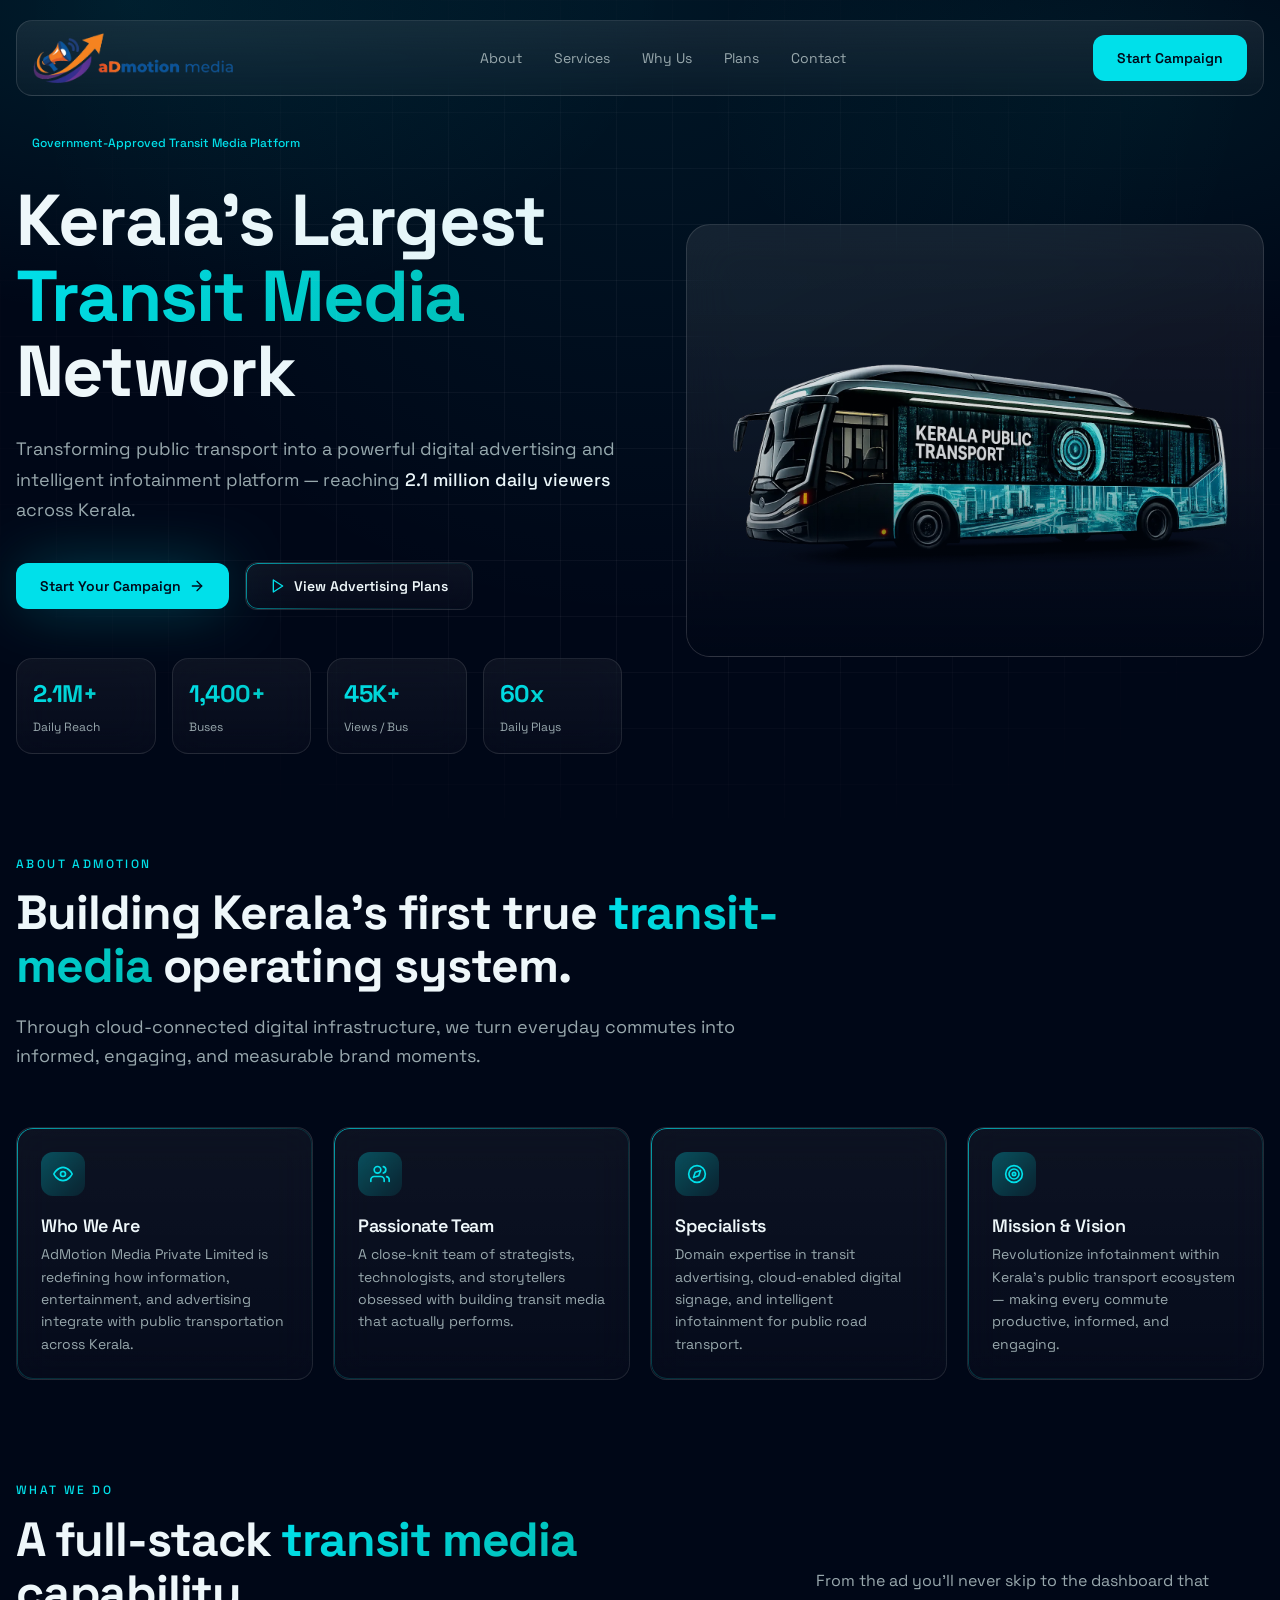
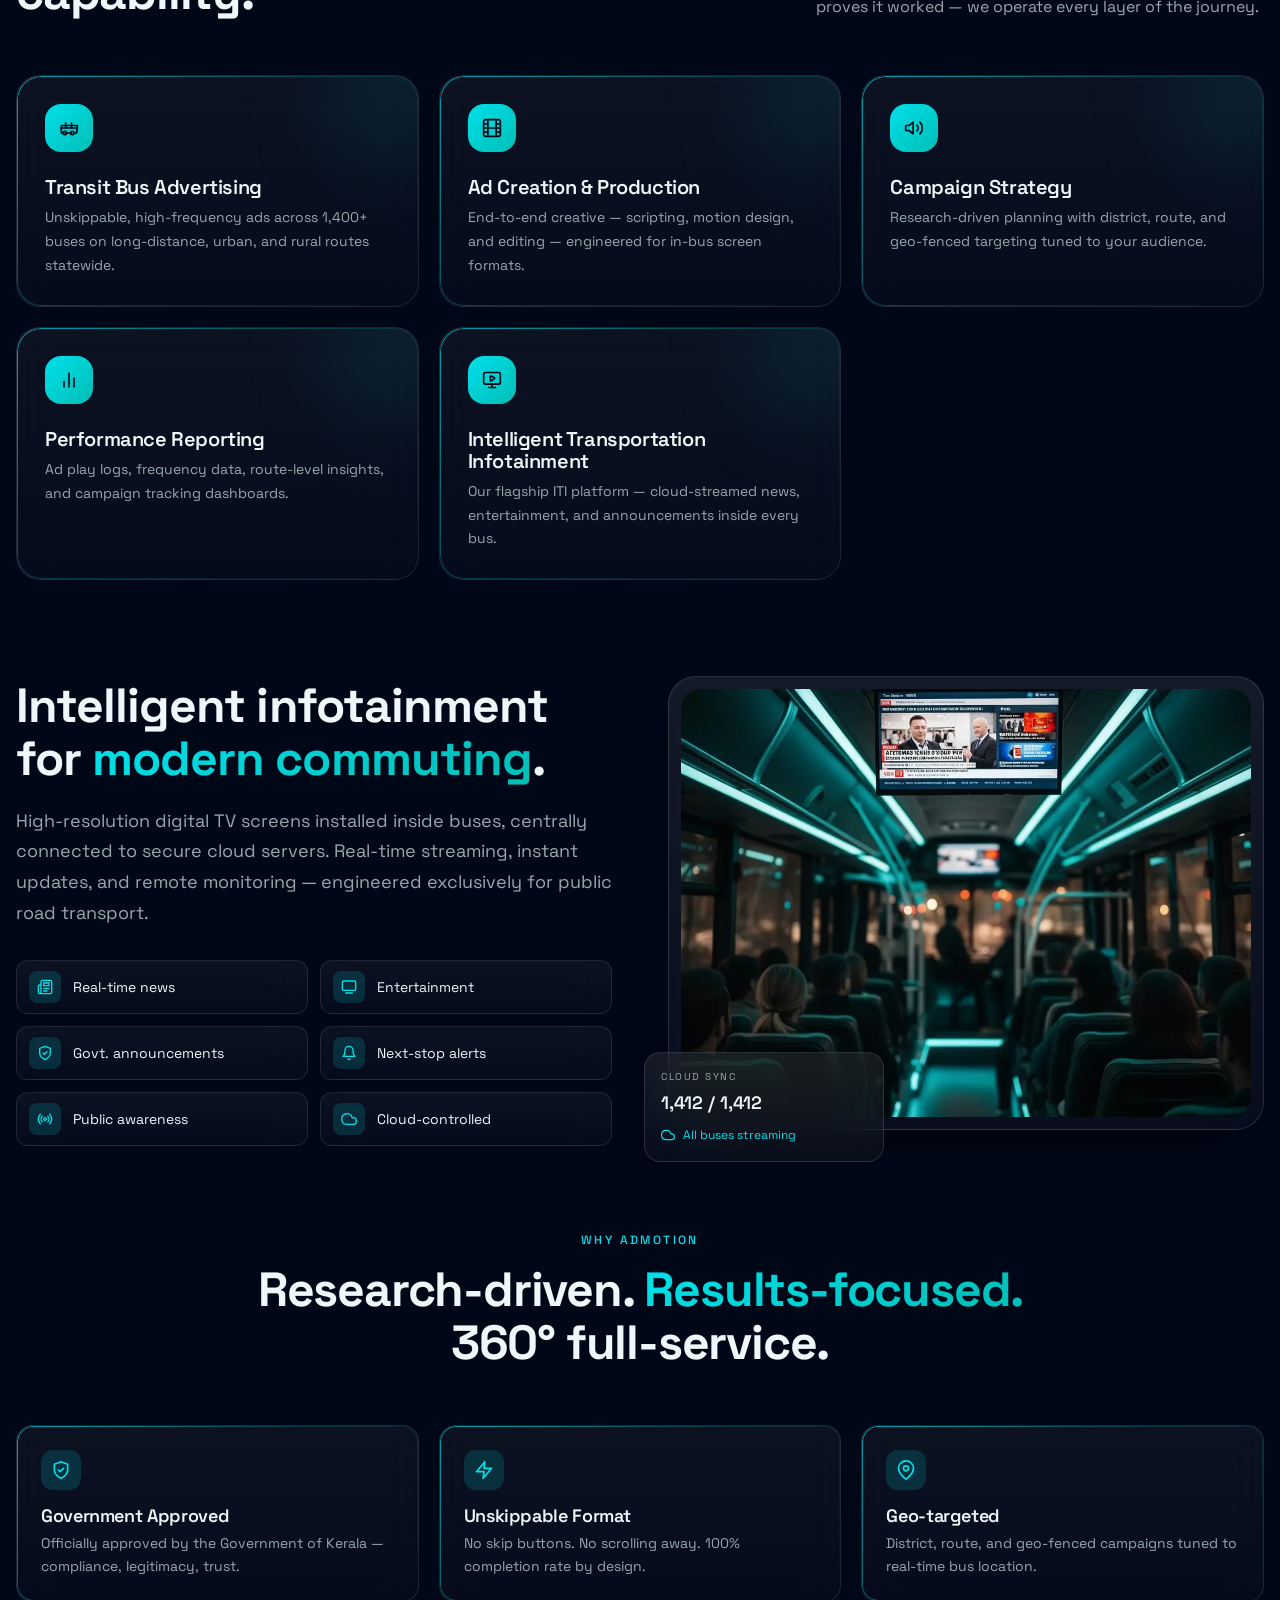
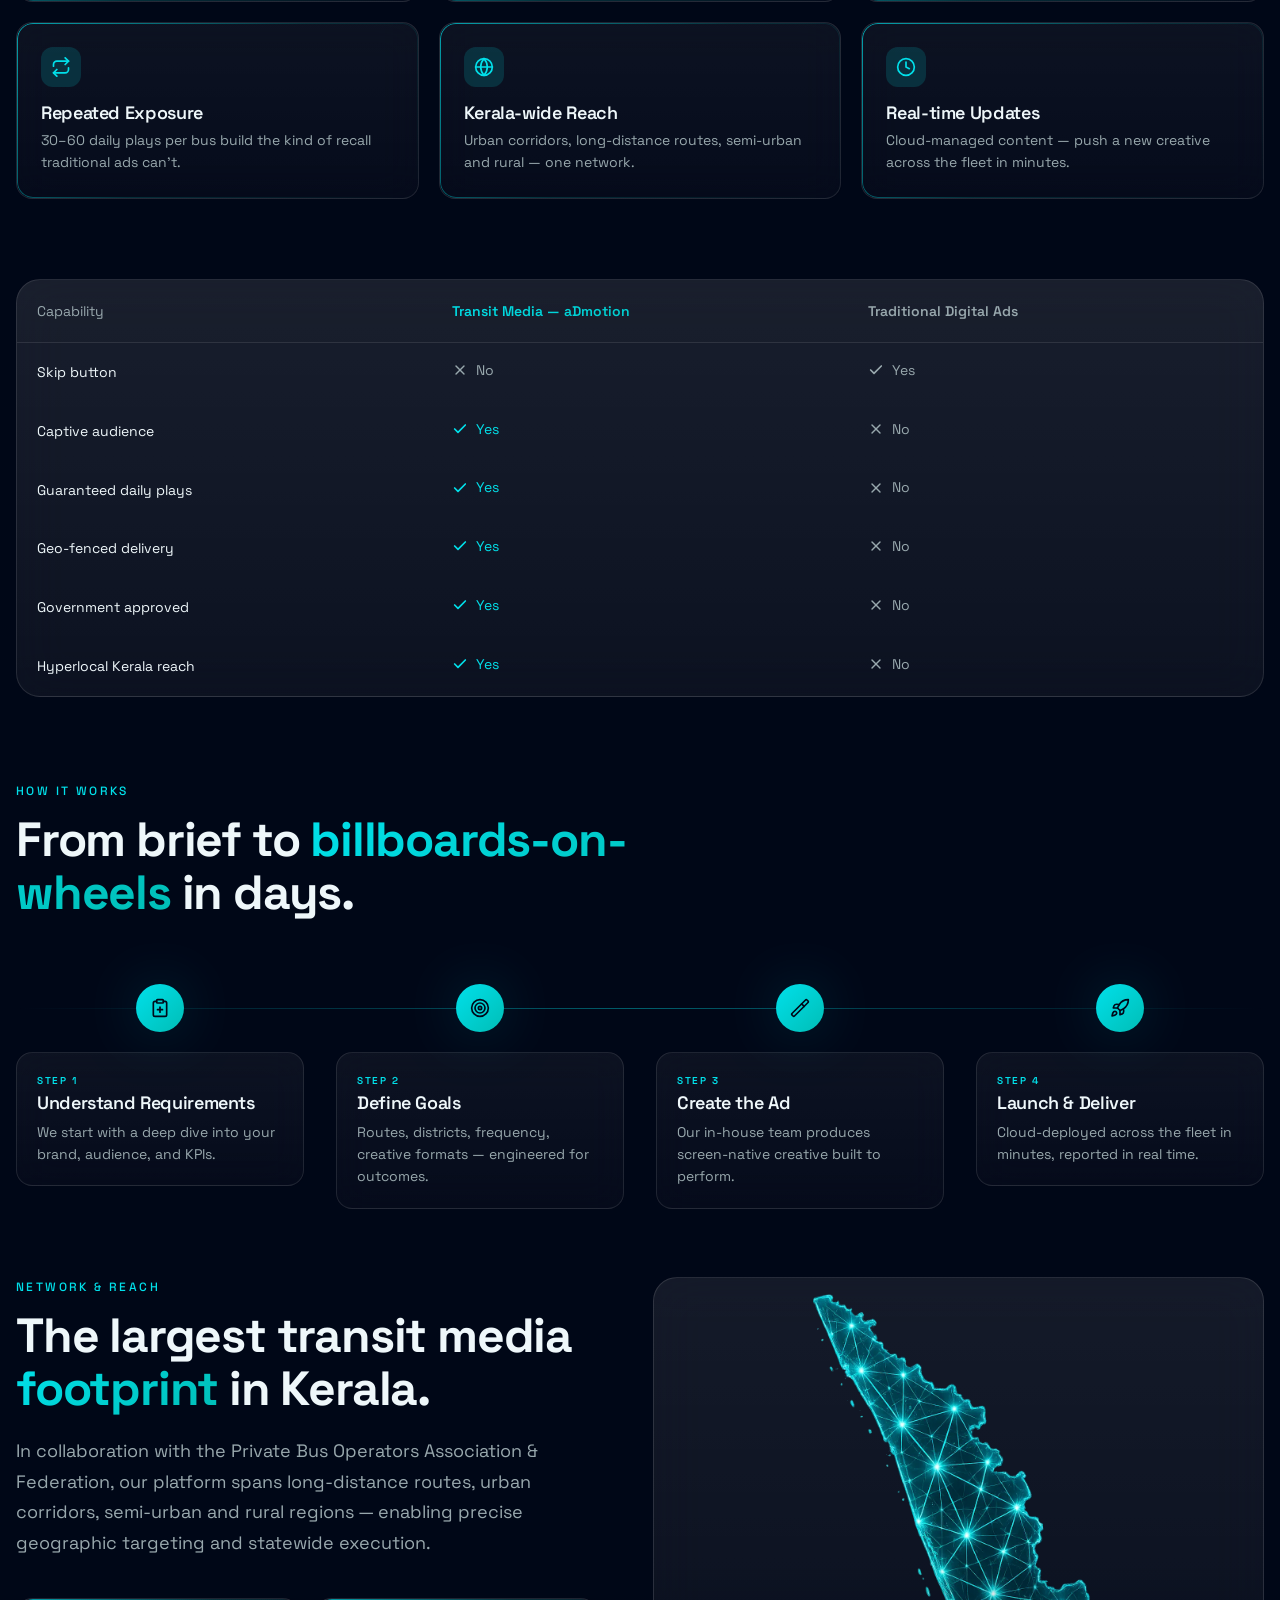
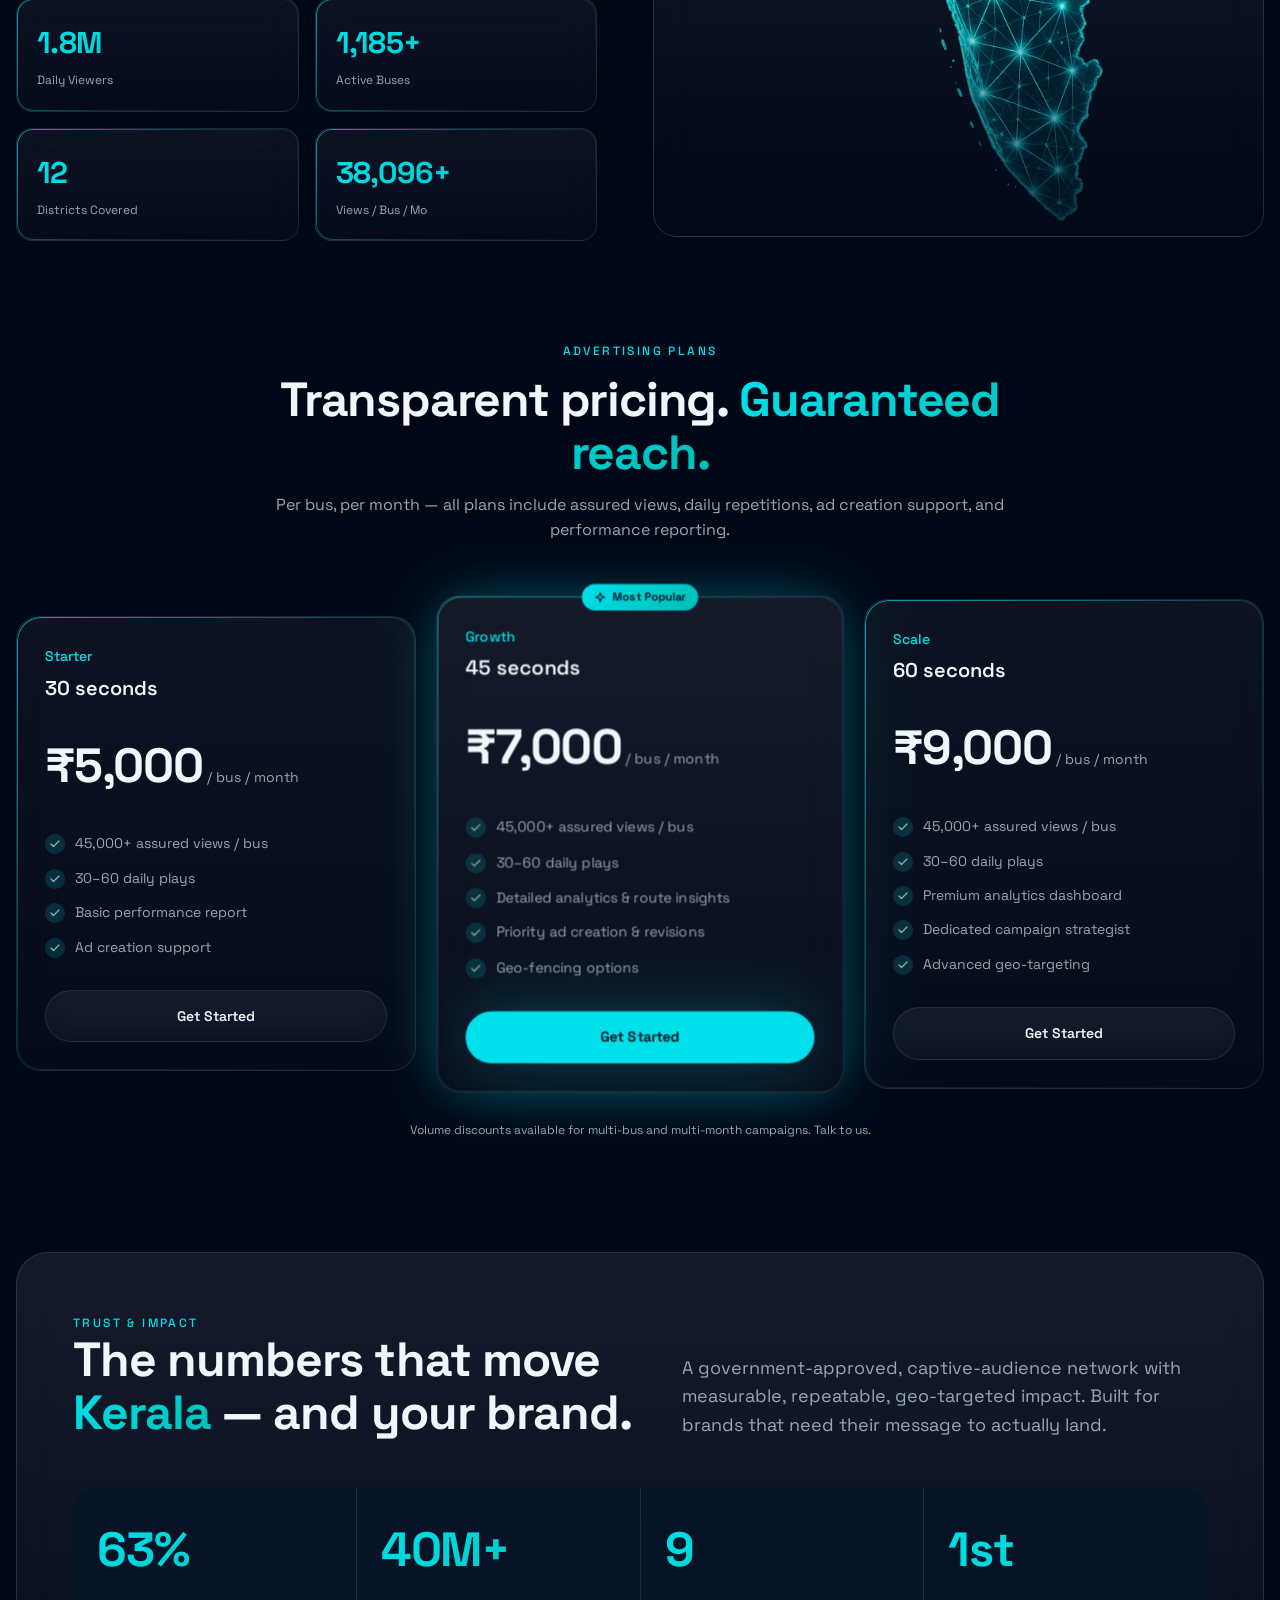
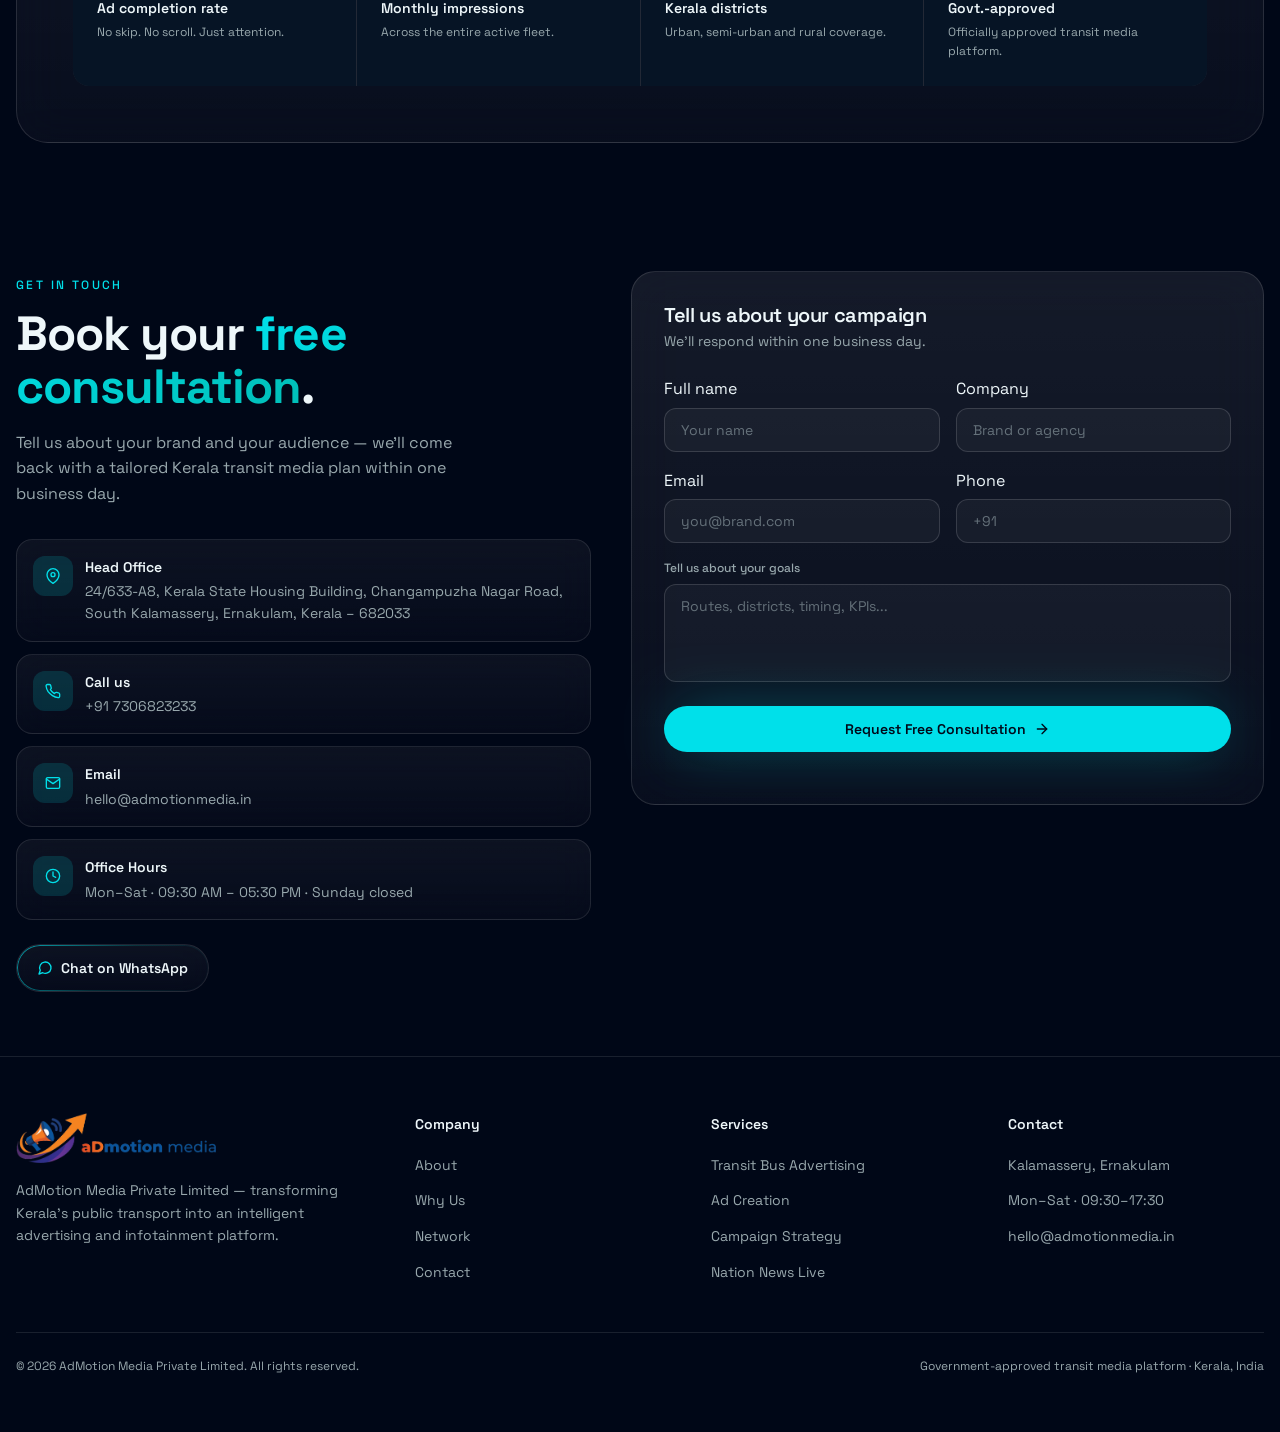
==== index.html @ 53247f63 "reafactor : content  update" ====
<!DOCTYPE html>
<html lang="en">

<head>
  <meta charset="UTF-8" />
  <meta name="viewport" content="width=device-width, initial-scale=1.0" />
  <title>aDmotion Media — Kerala's Largest Transit Media Network</title>
  <link rel="canonical" href="https://admotionmedia.in" />
  <meta name="description"
    content="Transform Kerala's public transport into a powerful digital advertising and intelligent infotainment platform. 2.1M+ daily viewers across 1,400+ buses." />
  <meta property="og:title" content="aDmotion Media — Kerala's Largest Transit Media Network" />
  <meta property="og:description"
    content="Government-approved transit advertising across 1,400+ buses in Kerala. Unskippable ads, real-time analytics, statewide reach." />

  <link rel="shortcut icon" type="image/x-icon" href="assets/fav-icon.png" />
  <link rel="preconnect" href="https://fonts.googleapis.com" />
  <link rel="preconnect" href="https://fonts.gstatic.com" crossorigin />
  <link rel="stylesheet" href="css/styles.css" />
</head>

<body>

  <header class="navbar" id="navbar">
    <div class="container">
      <nav class="nav-inner glass-strong" id="nav-inner">
        <a href="#home" class="nav-logo">
          <span class="nav-logo-icon">
            <img src="assets/logo.png" alt="aDmotion Media">
          </span>
        </a>
        <ul class="nav-links">
          <li><a href="#about">About</a></li>
          <li><a href="#services">Services</a></li>
          <li><a href="#why">Why Us</a></li>
          <li><a href="#plans">Plans</a></li>
          <li><a href="#contact">Contact</a></li>
        </ul>
        <a href="#contact" class="nav-cta btn-primary">Start Campaign</a>
        <button class="nav-menu-btn glass" id="menu-btn" aria-label="Menu">
        </button>
      </nav>
      <div class="nav-mobile glass-strong" id="nav-mobile">
        <ul>
          <li><a href="#about" class="mobile-link">About</a></li>
          <li><a href="#services" class="mobile-link">Services</a></li>
          <li><a href="#why" class="mobile-link">Why Us</a></li>
          <li><a href="#plans" class="mobile-link">Plans</a></li>
          <li><a href="#contact" class="mobile-link">Contact</a></li>
          <li><a href="#contact" class="mobile-cta mobile-link">Start Campaign</a></li>
        </ul>
      </div>
    </div>
  </header>

  <main>
    <section class="home" id="home">
      <div class="bg-grid"></div>
      <div style="position:absolute;inset:0;opacity:.4;background:var(--gradient-radial)"></div>
      <div class="container">
        <div class="hero-grid">
          <div class="reveal">
            <span class="hero-badge">
              Government-Approved Transit Media Platform
            </span>
            <h1 class="hero-title">
              Kerala's Largest <span class="text-gradient-cyan">Transit Media</span> Network
            </h1>
            <p class="hero-desc">
              Transforming public transport into a powerful digital advertising and intelligent infotainment platform —
              reaching <strong>2.1 million daily viewers</strong> across Kerala.
            </p>
            <div class="hero-actions">
              <a href="#contact" class="btn-primary shadow-glow">Start Your Campaign
                <svg xmlns="http://www.w3.org/2000/svg" viewBox="0 0 24 24" fill="none" stroke="currentColor"
                  stroke-width="2" stroke-linecap="round" stroke-linejoin="round">
                  <line x1="5" y1="12" x2="19" y2="12" />
                  <polyline points="12 5 19 12 12 19" />
                </svg>
              </a>
              <a href="#plans" class="btn-outline gradient-border glass">
                <svg xmlns="http://www.w3.org/2000/svg" viewBox="0 0 24 24" fill="none" stroke="currentColor"
                  stroke-width="2" stroke-linecap="round" stroke-linejoin="round">
                  <polygon points="5 3 19 12 5 21 5 3" />
                </svg>
                View Advertising Plans
              </a>
            </div>
            <dl class="hero-stats">
              <div class="hero-stat glass">
                <dd class="text-gradient-cyan counter-el" data-target="2.1" data-suffix="M+" data-decimals="1">0M+</dd>
                <dt>Daily Reach</dt>
              </div>
              <div class="hero-stat glass">
                <dd class="text-gradient-cyan counter-el" data-target="1400" data-suffix="+" data-decimals="0">0+</dd>
                <dt>Buses</dt>
              </div>
              <div class="hero-stat glass">
                <dd class="text-gradient-cyan counter-el" data-target="45" data-suffix="K+" data-decimals="0">0K+</dd>
                <dt>Views / Bus</dt>
              </div>
              <div class="hero-stat glass">
                <dd class="text-gradient-cyan counter-el" data-target="60" data-suffix="x" data-decimals="0">0x</dd>
                <dt>Daily Plays</dt>
              </div>
            </dl>
          </div>
          <div class="hero-visual reveal">
            <div class="hero-img-wrap glass-strong">
              <img src="assets/bus.webp" alt="Kerala transit bus with digital advertising screens" width="1536"
                height="1280">
              <div class="hero-img-overlay"></div>
            </div>
          </div>
        </div>
      </div>
    </section>

    <section class="about" id="about">
      <div class="container">
        <div class="about-header reveal">
          <span class="about-tag">About aDmotion</span>
          <h2 class="about-title">Building Kerala's first true <span class="text-gradient-cyan">transit-media</span>
            operating system.</h2>
          <p class="about-desc">Through cloud-connected digital infrastructure, we turn everyday commutes into informed,
            engaging, and measurable brand moments.</p>
        </div>
        <div class="about-grid">
          <article class="about-card gradient-border glass reveal" style="transition-delay:0ms">
            <div class="about-card-icon">
              <svg xmlns="http://www.w3.org/2000/svg" viewBox="0 0 24 24" fill="none" stroke="currentColor"
                stroke-width="2" stroke-linecap="round" stroke-linejoin="round">
                <path d="M1 12s4-8 11-8 11 8 11 8-4 8-11 8-11-8-11-8z" />
                <circle cx="12" cy="12" r="3" />
              </svg>
            </div>
            <h3>Who We Are</h3>
            <p>AdMotion Media Private Limited is redefining how information, entertainment, and advertising integrate
              with public transportation across Kerala.</p>
          </article>
          <article class="about-card gradient-border glass reveal" style="transition-delay:60ms">
            <div class="about-card-icon">
              <svg xmlns="http://www.w3.org/2000/svg" viewBox="0 0 24 24" fill="none" stroke="currentColor"
                stroke-width="2" stroke-linecap="round" stroke-linejoin="round">
                <path d="M17 21v-2a4 4 0 0 0-4-4H5a4 4 0 0 0-4 4v2" />
                <circle cx="9" cy="7" r="4" />
                <path d="M23 21v-2a4 4 0 0 0-3-3.87" />
                <path d="M16 3.13a4 4 0 0 1 0 7.75" />
              </svg>
            </div>
            <h3>Passionate Team</h3>
            <p>A close-knit team of strategists, technologists, and storytellers obsessed with building transit media
              that actually performs.</p>
          </article>
          <article class="about-card gradient-border glass reveal" style="transition-delay:120ms">
            <div class="about-card-icon">
              <svg xmlns="http://www.w3.org/2000/svg" viewBox="0 0 24 24" fill="none" stroke="currentColor"
                stroke-width="2" stroke-linecap="round" stroke-linejoin="round">
                <circle cx="12" cy="12" r="10" />
                <polygon points="16.24 7.76 14.12 14.12 7.76 16.24 9.88 9.88 16.24 7.76" />
              </svg>
            </div>
            <h3>Specialists</h3>
            <p>Domain expertise in transit advertising, cloud-enabled digital signage, and intelligent infotainment for
              public road transport.</p>
          </article>
          <article class="about-card gradient-border glass reveal" style="transition-delay:180ms">
            <div class="about-card-icon">
              <svg xmlns="http://www.w3.org/2000/svg" viewBox="0 0 24 24" fill="none" stroke="currentColor"
                stroke-width="2" stroke-linecap="round" stroke-linejoin="round">
                <circle cx="12" cy="12" r="10" />
                <circle cx="12" cy="12" r="6" />
                <circle cx="12" cy="12" r="2" />
              </svg>
            </div>
            <h3>Mission &amp; Vision</h3>
            <p>Revolutionize infotainment within Kerala's public transport ecosystem — making every commute productive,
              informed, and engaging.</p>
          </article>
        </div>
      </div>
    </section>

    <section class="services" id="services">
      </div>
      <div class="container">
        <div class="services-header">
          <div class="services-title-wrap reveal">
            <span class="section-tag">What we do</span>
            <h2 class="section-title">A full-stack <span class="text-gradient-cyan">transit media</span> capability.
            </h2>
          </div>
          <p class="services-side-desc reveal">From the ad you'll never skip to the dashboard that proves it worked — we
            operate every layer of the journey.</p>
        </div>
        <div class="services-grid">
          <article class="service-card gradient-border glass reveal" style="transition-delay:0ms">
            <div class="service-card-bg"></div>
            <div class="service-card-icon">
              <svg xmlns="http://www.w3.org/2000/svg" viewBox="0 0 24 24" fill="none" stroke="currentColor"
                stroke-width="2" stroke-linecap="round" stroke-linejoin="round">
                <path d="M8 6v6" />
                <path d="M15 6v6" />
                <path d="M2 12h19.6" />
                <path d="M18 18h3s.5-1.7.8-4.3c.3-2.7.2-4.7.2-4.7H3s-.1 2-.2 4.7C2.5 16.3 3 18 3 18h3" />
                <circle cx="7" cy="18" r="2" />
                <path d="M9 18h5" />
                <circle cx="16" cy="18" r="2" />
              </svg>
            </div>
            <h3>Transit Bus Advertising</h3>
            <p>Unskippable, high-frequency ads across 1,400+ buses on long-distance, urban, and rural routes statewide.
            </p>
          </article>
          <article class="service-card gradient-border glass reveal" style="transition-delay:60ms">
            <div class="service-card-bg"></div>
            <div class="service-card-icon">
              <svg xmlns="http://www.w3.org/2000/svg" viewBox="0 0 24 24" fill="none" stroke="currentColor"
                stroke-width="2" stroke-linecap="round" stroke-linejoin="round">
                <rect x="2" y="2" width="20" height="20" rx="2.18" ry="2.18" />
                <line x1="7" y1="2" x2="7" y2="22" />
                <line x1="17" y1="2" x2="17" y2="22" />
                <line x1="2" y1="12" x2="22" y2="12" />
                <line x1="2" y1="7" x2="7" y2="7" />
                <line x1="2" y1="17" x2="7" y2="17" />
                <line x1="17" y1="17" x2="22" y2="17" />
                <line x1="17" y1="7" x2="22" y2="7" />
              </svg>
            </div>
            <h3>Ad Creation &amp; Production</h3>
            <p>End-to-end creative — scripting, motion design, and editing — engineered for in-bus screen formats.</p>
          </article>
          <article class="service-card gradient-border glass reveal" style="transition-delay:120ms">
            <div class="service-card-bg"></div>
            <div class="service-card-icon">
              <svg xmlns="http://www.w3.org/2000/svg" viewBox="0 0 24 24" fill="none" stroke="currentColor"
                stroke-width="2" stroke-linecap="round" stroke-linejoin="round">
                <polygon points="11 5 6 9 2 9 2 15 6 15 11 19 11 5" />
                <path d="M19.07 4.93a10 10 0 0 1 0 14.14M15.54 8.46a5 5 0 0 1 0 7.07" />
              </svg>
            </div>
            <h3>Campaign Strategy</h3>
            <p>Research-driven planning with district, route, and geo-fenced targeting tuned to your audience.</p>
          </article>
          <article class="service-card gradient-border glass reveal" style="transition-delay:180ms">
            <div class="service-card-bg"></div>
            <div class="service-card-icon">
              <svg xmlns="http://www.w3.org/2000/svg" viewBox="0 0 24 24" fill="none" stroke="currentColor"
                stroke-width="2" stroke-linecap="round" stroke-linejoin="round">
                <line x1="18" y1="20" x2="18" y2="10" />
                <line x1="12" y1="20" x2="12" y2="4" />
                <line x1="6" y1="20" x2="6" y2="14" />
              </svg>
            </div>
            <h3>Performance Reporting</h3>
            <p>Ad play logs, frequency data, route-level insights, and campaign tracking dashboards.</p>
          </article>
          <article class="service-card gradient-border glass reveal" style="transition-delay:240ms">
            <div class="service-card-bg"></div>
            <div class="service-card-icon">
              <svg xmlns="http://www.w3.org/2000/svg" viewBox="0 0 24 24" fill="none" stroke="currentColor"
                stroke-width="2" stroke-linecap="round" stroke-linejoin="round">
                <path
                  d="M10 7.75a.75.75 0 0 1 1.142-.638l3.664 2.249a.75.75 0 0 1 0 1.278l-3.664 2.25a.75.75 0 0 1-1.142-.64V7.75z" />
                <path d="M12 17v4" />
                <path d="M8 21h8" />
                <rect x="2" y="3" width="20" height="14" rx="2" />
              </svg>
            </div>
            <h3>Intelligent Transportation Infotainment</h3>
            <p>Our flagship ITI platform — cloud-streamed news, entertainment, and announcements inside every bus.</p>
          </article>
        </div>
      </div>
    </section>

    <section class="nation-news" id="nation-news">
      <div class="container">
        <div class="nation-grid">
          <div class="reveal">
            <h2 class="nation-title">Intelligent infotainment for <span class="text-gradient-cyan">modern
                commuting</span>.</h2>
            <p class="nation-desc">High-resolution digital TV screens installed inside buses, centrally connected to
              secure cloud servers. Real-time streaming, instant updates, and remote monitoring — engineered exclusively
              for public road transport.</p>
            <ul class="nation-features">
              <li class="nation-feature glass">
                <span class="nation-feature-icon">
                  <svg xmlns="http://www.w3.org/2000/svg" viewBox="0 0 24 24" fill="none" stroke="currentColor"
                    stroke-width="2" stroke-linecap="round" stroke-linejoin="round">
                    <path
                      d="M4 22h16a2 2 0 0 0 2-2V4a2 2 0 0 0-2-2H8a2 2 0 0 0-2 2v16a2 2 0 0 1-2 2Zm0 0a2 2 0 0 1-2-2v-9c0-1.1.9-2 2-2h2" />
                    <path d="M18 14h-8" />
                    <path d="M15 18h-5" />
                    <path d="M10 6h8v4h-8V6Z" />
                  </svg>
                </span>
                <span>Real-time news</span>
              </li>
              <li class="nation-feature glass">
                <span class="nation-feature-icon">
                  <svg xmlns="http://www.w3.org/2000/svg" viewBox="0 0 24 24" fill="none" stroke="currentColor"
                    stroke-width="2" stroke-linecap="round" stroke-linejoin="round">
                    <path d="M7 21h10" />
                    <rect x="2" y="3" width="20" height="14" rx="2" />
                  </svg>
                </span>
                <span>Entertainment</span>
              </li>
              <li class="nation-feature glass">
                <span class="nation-feature-icon">
                  <svg xmlns="http://www.w3.org/2000/svg" viewBox="0 0 24 24" fill="none" stroke="currentColor"
                    stroke-width="2" stroke-linecap="round" stroke-linejoin="round">
                    <path d="M12 22s8-4 8-10V5l-8-3-8 3v7c0 6 8 10 8 10z" />
                    <polyline points="9 12 11 14 15 10" />
                  </svg>
                </span>
                <span>Govt. announcements</span>
              </li>
              <li class="nation-feature glass">
                <span class="nation-feature-icon">
                  <svg xmlns="http://www.w3.org/2000/svg" viewBox="0 0 24 24" fill="none" stroke="currentColor"
                    stroke-width="2" stroke-linecap="round" stroke-linejoin="round">
                    <path d="M18 8A6 6 0 0 0 6 8c0 7-3 9-3 9h18s-3-2-3-9" />
                    <path d="M13.73 21a2 2 0 0 1-3.46 0" />
                  </svg>
                </span>
                <span>Next-stop alerts</span>
              </li>
              <li class="nation-feature glass">
                <span class="nation-feature-icon">
                  <svg xmlns="http://www.w3.org/2000/svg" viewBox="0 0 24 24" fill="none" stroke="currentColor"
                    stroke-width="2" stroke-linecap="round" stroke-linejoin="round">
                    <path d="M4.9 19.1C1 15.2 1 8.8 4.9 4.9" />
                    <path d="M7.8 16.2c-2.3-2.3-2.3-6.1 0-8.5" />
                    <circle cx="12" cy="12" r="2" />
                    <path d="M16.2 7.8c2.3 2.3 2.3 6.1 0 8.5" />
                    <path d="M19.1 4.9C23 8.8 23 15.1 19.1 19" />
                  </svg>
                </span>
                <span>Public awareness</span>
              </li>
              <li class="nation-feature glass">
                <span class="nation-feature-icon">
                  <svg xmlns="http://www.w3.org/2000/svg" viewBox="0 0 24 24" fill="none" stroke="currentColor"
                    stroke-width="2" stroke-linecap="round" stroke-linejoin="round">
                    <path d="M18 10h-1.26A8 8 0 1 0 9 20h9a5 5 0 0 0 0-10z" />
                  </svg>
                </span>
                <span>Cloud-controlled</span>
              </li>
            </ul>
          </div>
          <div class="nation-visual reveal">
            <div class="nation-tv glass-strong shadow-soft">
              <div class="nation-tv-screen">
                <img src="assets/bus-interior.webp" alt="Bus infotainment screen showing live news" width="1280"
                  height="1024" loading="lazy">
              </div>
            </div>
            <div class="nation-cloud-card glass-strong anim-float">
              <div class="cloud-card-label">Cloud Sync</div>
              <div class="cloud-card-count">1,412 / 1,412</div>
              <div class="cloud-card-status">
                <svg xmlns="http://www.w3.org/2000/svg" viewBox="0 0 24 24" fill="none" stroke="currentColor"
                  stroke-width="2" stroke-linecap="round" stroke-linejoin="round">
                  <path d="M18 10h-1.26A8 8 0 1 0 9 20h9a5 5 0 0 0 0-10z" />
                </svg>
                All buses streaming
              </div>
            </div>
          </div>
        </div>
      </div>
    </section>

    <section class="why" id="why">
      <div class="container">
        <div class="why-header reveal">
          <span class="section-tag">Why aDmotion</span>
          <h2 class="section-title">Research-driven. <span class="text-gradient-cyan">Results-focused.</span> 360°
            full-service.</h2>
        </div>
        <div class="why-grid">
          <article class="why-card gradient-border glass reveal" style="transition-delay:0ms">
            <div class="why-card-icon">
              <svg xmlns="http://www.w3.org/2000/svg" viewBox="0 0 24 24" fill="none" stroke="currentColor"
                stroke-width="2" stroke-linecap="round" stroke-linejoin="round">
                <path d="M12 22s8-4 8-10V5l-8-3-8 3v7c0 6 8 10 8 10z" />
                <polyline points="9 12 11 14 15 10" />
              </svg>
            </div>
            <h3>Government Approved</h3>
            <p>Officially approved by the Government of Kerala — compliance, legitimacy, trust.</p>
          </article>
          <article class="why-card gradient-border glass reveal" style="transition-delay:50ms">
            <div class="why-card-icon">
              <svg xmlns="http://www.w3.org/2000/svg" viewBox="0 0 24 24" fill="none" stroke="currentColor"
                stroke-width="2" stroke-linecap="round" stroke-linejoin="round">
                <polygon points="13 2 3 14 12 14 11 22 21 10 12 10 13 2" />
              </svg>
            </div>
            <h3>Unskippable Format</h3>
            <p>No skip buttons. No scrolling away. 100% completion rate by design.</p>
          </article>
          <article class="why-card gradient-border glass reveal" style="transition-delay:100ms">
            <div class="why-card-icon">
              <svg xmlns="http://www.w3.org/2000/svg" viewBox="0 0 24 24" fill="none" stroke="currentColor"
                stroke-width="2" stroke-linecap="round" stroke-linejoin="round">
                <path d="M21 10c0 7-9 13-9 13s-9-6-9-13a9 9 0 0 1 18 0z" />
                <circle cx="12" cy="10" r="3" />
              </svg>
            </div>
            <h3>Geo-targeted</h3>
            <p>District, route, and geo-fenced campaigns tuned to real-time bus location.</p>
          </article>
          <article class="why-card gradient-border glass reveal" style="transition-delay:150ms">
            <div class="why-card-icon">
              <svg xmlns="http://www.w3.org/2000/svg" viewBox="0 0 24 24" fill="none" stroke="currentColor"
                stroke-width="2" stroke-linecap="round" stroke-linejoin="round">
                <polyline points="17 1 21 5 17 9" />
                <path d="M3 11V9a4 4 0 0 1 4-4h14" />
                <polyline points="7 23 3 19 7 15" />
                <path d="M21 13v2a4 4 0 0 1-4 4H3" />
              </svg>
            </div>
            <h3>Repeated Exposure</h3>
            <p>30–60 daily plays per bus build the kind of recall traditional ads can't.</p>
          </article>
          <article class="why-card gradient-border glass reveal" style="transition-delay:200ms">
            <div class="why-card-icon">
              <svg xmlns="http://www.w3.org/2000/svg" viewBox="0 0 24 24" fill="none" stroke="currentColor"
                stroke-width="2" stroke-linecap="round" stroke-linejoin="round">
                <circle cx="12" cy="12" r="10" />
                <line x1="2" y1="12" x2="22" y2="12" />
                <path d="M12 2a15.3 15.3 0 0 1 4 10 15.3 15.3 0 0 1-4 10 15.3 15.3 0 0 1-4-10 15.3 15.3 0 0 1 4-10z" />
              </svg>
            </div>
            <h3>Kerala-wide Reach</h3>
            <p>Urban corridors, long-distance routes, semi-urban and rural — one network.</p>
          </article>
          <article class="why-card gradient-border glass reveal" style="transition-delay:250ms">
            <div class="why-card-icon">
              <svg xmlns="http://www.w3.org/2000/svg" viewBox="0 0 24 24" fill="none" stroke="currentColor"
                stroke-width="2" stroke-linecap="round" stroke-linejoin="round">
                <circle cx="12" cy="12" r="10" />
                <polyline points="12 6 12 12 16 14" />
              </svg>
            </div>
            <h3>Real-time Updates</h3>
            <p>Cloud-managed content — push a new creative across the fleet in minutes.</p>
          </article>
        </div>
        <div class="compare-table glass-strong reveal">
          <div class="compare-header">
            <div class="text-muted">Capability</div>
            <div class="col-us text-gradient-cyan">Transit Media — aDmotion</div>
            <div class="col-them">Traditional Digital Ads</div>
          </div>
          <div class="compare-row">
            <div class="row-label">Skip button</div>
            <div><span class="compare-cross"><svg xmlns="http://www.w3.org/2000/svg" viewBox="0 0 24 24" fill="none"
                  stroke="currentColor" stroke-width="2" stroke-linecap="round" stroke-linejoin="round">
                  <line x1="18" y1="6" x2="6" y2="18" />
                  <line x1="6" y1="6" x2="18" y2="18" />
                </svg> No</span></div>
            <div><span class="compare-cross"><svg xmlns="http://www.w3.org/2000/svg" viewBox="0 0 24 24" fill="none"
                  stroke="currentColor" stroke-width="2.5" stroke-linecap="round" stroke-linejoin="round">
                  <polyline points="20 6 9 17 4 12" />
                </svg> Yes</span></div>
          </div>
          <div class="compare-row" style="background:oklch(1 0 0/.015)">
            <div class="row-label">Captive audience</div>
            <div><span class="compare-check"><svg xmlns="http://www.w3.org/2000/svg" viewBox="0 0 24 24" fill="none"
                  stroke="currentColor" stroke-width="2.5" stroke-linecap="round" stroke-linejoin="round">
                  <polyline points="20 6 9 17 4 12" />
                </svg> Yes</span></div>
            <div><span class="compare-cross"><svg xmlns="http://www.w3.org/2000/svg" viewBox="0 0 24 24" fill="none"
                  stroke="currentColor" stroke-width="2" stroke-linecap="round" stroke-linejoin="round">
                  <line x1="18" y1="6" x2="6" y2="18" />
                  <line x1="6" y1="6" x2="18" y2="18" />
                </svg> No</span></div>
          </div>
          <div class="compare-row">
            <div class="row-label">Guaranteed daily plays</div>
            <div><span class="compare-check"><svg xmlns="http://www.w3.org/2000/svg" viewBox="0 0 24 24" fill="none"
                  stroke="currentColor" stroke-width="2.5" stroke-linecap="round" stroke-linejoin="round">
                  <polyline points="20 6 9 17 4 12" />
                </svg> Yes</span></div>
            <div><span class="compare-cross"><svg xmlns="http://www.w3.org/2000/svg" viewBox="0 0 24 24" fill="none"
                  stroke="currentColor" stroke-width="2" stroke-linecap="round" stroke-linejoin="round">
                  <line x1="18" y1="6" x2="6" y2="18" />
                  <line x1="6" y1="6" x2="18" y2="18" />
                </svg> No</span></div>
          </div>
          <div class="compare-row" style="background:oklch(1 0 0/.015)">
            <div class="row-label">Geo-fenced delivery</div>
            <div><span class="compare-check"><svg xmlns="http://www.w3.org/2000/svg" viewBox="0 0 24 24" fill="none"
                  stroke="currentColor" stroke-width="2.5" stroke-linecap="round" stroke-linejoin="round">
                  <polyline points="20 6 9 17 4 12" />
                </svg> Yes</span></div>
            <div><span class="compare-cross"><svg xmlns="http://www.w3.org/2000/svg" viewBox="0 0 24 24" fill="none"
                  stroke="currentColor" stroke-width="2" stroke-linecap="round" stroke-linejoin="round">
                  <line x1="18" y1="6" x2="6" y2="18" />
                  <line x1="6" y1="6" x2="18" y2="18" />
                </svg> No</span></div>
          </div>
          <div class="compare-row">
            <div class="row-label">Government approved</div>
            <div><span class="compare-check"><svg xmlns="http://www.w3.org/2000/svg" viewBox="0 0 24 24" fill="none"
                  stroke="currentColor" stroke-width="2.5" stroke-linecap="round" stroke-linejoin="round">
                  <polyline points="20 6 9 17 4 12" />
                </svg> Yes</span></div>
            <div><span class="compare-cross"><svg xmlns="http://www.w3.org/2000/svg" viewBox="0 0 24 24" fill="none"
                  stroke="currentColor" stroke-width="2" stroke-linecap="round" stroke-linejoin="round">
                  <line x1="18" y1="6" x2="6" y2="18" />
                  <line x1="6" y1="6" x2="18" y2="18" />
                </svg> No</span></div>
          </div>
          <div class="compare-row" style="background:oklch(1 0 0/.015)">
            <div class="row-label">Hyperlocal Kerala reach</div>
            <div><span class="compare-check"><svg xmlns="http://www.w3.org/2000/svg" viewBox="0 0 24 24" fill="none"
                  stroke="currentColor" stroke-width="2.5" stroke-linecap="round" stroke-linejoin="round">
                  <polyline points="20 6 9 17 4 12" />
                </svg> Yes</span></div>
            <div><span class="compare-cross"><svg xmlns="http://www.w3.org/2000/svg" viewBox="0 0 24 24" fill="none"
                  stroke="currentColor" stroke-width="2" stroke-linecap="round" stroke-linejoin="round">
                  <line x1="18" y1="6" x2="6" y2="18" />
                  <line x1="6" y1="6" x2="18" y2="18" />
                </svg> No</span></div>
          </div>
        </div>
      </div>
    </section>

    <section class="how-it-works" id="how-it-works">
      <div class="container">
        <div class="max-w-2xl reveal" style="max-width:40rem">
          <span class="section-tag">How it works</span>
          <h2 class="section-title">From brief to <span class="text-gradient-cyan">billboards-on-wheels</span> in days.
          </h2>
        </div>
        <ol class="steps-grid">
          <div class="steps-connector"></div>
          <li class="step-item reveal" style="transition-delay:0ms">
            <div class="step-icon shadow-glow">
              <svg xmlns="http://www.w3.org/2000/svg" viewBox="0 0 24 24" fill="none" stroke="currentColor"
                stroke-width="2" stroke-linecap="round" stroke-linejoin="round">
                <rect x="8" y="2" width="8" height="4" rx="1" ry="1" />
                <path d="M16 4h2a2 2 0 0 1 2 2v14a2 2 0 0 1-2 2H6a2 2 0 0 1-2-2V6a2 2 0 0 1 2-2h2" />
                <line x1="12" y1="11" x2="12" y2="17" />
                <line x1="9" y1="14" x2="15" y2="14" />
              </svg>
            </div>
            <div class="step-body glass">
              <div class="step-num">Step 1</div>
              <h3>Understand Requirements</h3>
              <p>We start with a deep dive into your brand, audience, and KPIs.</p>
            </div>
          </li>
          <li class="step-item reveal" style="transition-delay:100ms">
            <div class="step-icon shadow-glow">
              <svg xmlns="http://www.w3.org/2000/svg" viewBox="0 0 24 24" fill="none" stroke="currentColor"
                stroke-width="2" stroke-linecap="round" stroke-linejoin="round">
                <circle cx="12" cy="12" r="10" />
                <circle cx="12" cy="12" r="6" />
                <circle cx="12" cy="12" r="2" />
              </svg>
            </div>
            <div class="step-body glass">
              <div class="step-num">Step 2</div>
              <h3>Define Goals</h3>
              <p>Routes, districts, frequency, creative formats — engineered for outcomes.</p>
            </div>
          </li>
          <li class="step-item reveal" style="transition-delay:200ms">
            <div class="step-icon shadow-glow">
              <svg xmlns="http://www.w3.org/2000/svg" viewBox="0 0 24 24" fill="none" stroke="currentColor"
                stroke-width="2" stroke-linecap="round" stroke-linejoin="round">
                <path
                  d="m21.64 3.64-1.28-1.28a1.21 1.21 0 0 0-1.72 0L2.36 18.64a1.21 1.21 0 0 0 0 1.72l1.28 1.28a1.2 1.2 0 0 0 1.72 0L21.64 5.36a1.2 1.2 0 0 0 0-1.72Z" />
                <path d="m14 7 3 3" />
              </svg>
            </div>
            <div class="step-body glass">
              <div class="step-num">Step 3</div>
              <h3>Create the Ad</h3>
              <p>Our in-house team produces screen-native creative built to perform.</p>
            </div>
          </li>
          <li class="step-item reveal" style="transition-delay:300ms">
            <div class="step-icon shadow-glow">
              <svg xmlns="http://www.w3.org/2000/svg" viewBox="0 0 24 24" fill="none" stroke="currentColor"
                stroke-width="2" stroke-linecap="round" stroke-linejoin="round">
                <path d="M4.5 16.5c-1.5 1.26-2 5-2 5s3.74-.5 5-2c.71-.84.7-2.13-.09-2.91a2.18 2.18 0 0 0-2.91-.09z" />
                <path
                  d="m12 15-3-3a22 22 0 0 1 2-3.95A12.88 12.88 0 0 1 22 2c0 2.72-.78 7.5-6 11a22.35 22.35 0 0 1-4 2z" />
                <path d="M9 12H4s.55-3.03 2-4c1.62-1.08 5 0 5 0" />
                <path d="M12 15v5s3.03-.55 4-2c1.08-1.62 0-5 0-5" />
              </svg>
            </div>
            <div class="step-body glass">
              <div class="step-num">Step 4</div>
              <h3>Launch &amp; Deliver</h3>
              <p>Cloud-deployed across the fleet in minutes, reported in real time.</p>
            </div>
          </li>
        </ol>
      </div>
    </section>

    <section class="network" id="network">
      <div class="container">
        <div class="network-grid">
          <div class="reveal">
            <span class="section-tag">Network &amp; Reach</span>
            <h2 class="section-title">The largest transit media <span class="text-gradient-cyan">footprint</span> in
              Kerala.</h2>
            <p class="network-desc">In collaboration with the Private Bus Operators Association &amp; Federation, our
              platform spans long-distance routes, urban corridors, semi-urban and rural regions — enabling precise
              geographic targeting and statewide execution.</p>
            <dl class="network-stats">
              <div class="network-stat gradient-border glass">
                <dd class="text-gradient-cyan counter-el" data-target="2.1" data-suffix="M" data-decimals="1">0M</dd>
                <dt>Daily Viewers</dt>
              </div>
              <div class="network-stat gradient-border glass">
                <dd class="text-gradient-cyan counter-el" data-target="1400" data-suffix="+" data-decimals="0">0+</dd>
                <dt>Active Buses</dt>
              </div>
              <div class="network-stat gradient-border glass">
                <dd class="text-gradient-cyan counter-el" data-target="14" data-suffix="" data-decimals="0">0</dd>
                <dt>Districts Covered</dt>
              </div>
              <div class="network-stat gradient-border glass">
                <dd class="text-gradient-cyan counter-el" data-target="45000" data-suffix="+" data-decimals="0">0+</dd>
                <dt>Views / Bus / Mo</dt>
              </div>
            </dl>
          </div>
          <div class="reveal">
            <div class="network-map-wrap glass-strong">
              <img src="assets/kerala-bg.webp" alt="Kerala transit network visualization" width="1280" height="1280"
                loading="lazy">
              <div class="network-map-overlay"></div>
              <!-- <div class="map-card glass-strong anim-float" style="left:1rem;top:1rem">
                <div class="map-card-label">Ernakulam</div>
                <div class="map-card-value text-gradient-cyan">312 buses</div>
              </div>
              <div class="map-card glass-strong anim-float-slow" style="right:1rem;top:33%">
                <div class="map-card-label">Thiruvananthapuram</div>
                <div class="map-card-value text-gradient-cyan">248 buses</div>
              </div>
              <div class="map-card glass-strong anim-float" style="top:8.5rem;left:17%">
                <div class="map-card-label">Kozhikode</div>
                <div class="map-card-value text-gradient-cyan">196 buses</div>
              </div> -->
            </div>
          </div>
        </div>
      </div>
    </section>

    <!--  Plans / Pricing  -->
    <section class="plans" id="plans">
      <div class="container">
        <div class="pricing-header reveal">
          <span class="section-tag">Advertising Plans</span>
          <h2 class="section-title">Transparent pricing. <span class="text-gradient-cyan">Guaranteed reach.</span></h2>
          <p class="text-muted" style="margin-top:.75rem">Per bus, per month — all plans include assured views, daily
            repetitions, ad creation support, and performance reporting.</p>
        </div>
        <div class="pricing-grid">
          <!-- Starter -->
          <article class="pricing-card gradient-border glass reveal" style="transition-delay:0ms">
            <div class="pricing-name">Starter</div>
            <div class="pricing-duration">30 seconds</div>
            <div class="pricing-amount">
              <span class="price">₹5,000</span>
              <span class="period">/ bus / month</span>
            </div>
            <ul class="pricing-features">
              <li class="pricing-feature"><span class="pricing-feature-check"><svg xmlns="http://www.w3.org/2000/svg"
                    viewBox="0 0 24 24" fill="none" stroke="currentColor" stroke-width="2.5" stroke-linecap="round"
                    stroke-linejoin="round">
                    <polyline points="20 6 9 17 4 12" />
                  </svg></span><span>45,000+ assured views / bus</span></li>
              <li class="pricing-feature"><span class="pricing-feature-check"><svg xmlns="http://www.w3.org/2000/svg"
                    viewBox="0 0 24 24" fill="none" stroke="currentColor" stroke-width="2.5" stroke-linecap="round"
                    stroke-linejoin="round">
                    <polyline points="20 6 9 17 4 12" />
                  </svg></span><span>30–60 daily plays</span></li>
              <li class="pricing-feature"><span class="pricing-feature-check"><svg xmlns="http://www.w3.org/2000/svg"
                    viewBox="0 0 24 24" fill="none" stroke="currentColor" stroke-width="2.5" stroke-linecap="round"
                    stroke-linejoin="round">
                    <polyline points="20 6 9 17 4 12" />
                  </svg></span><span>Basic performance report</span></li>
              <li class="pricing-feature"><span class="pricing-feature-check"><svg xmlns="http://www.w3.org/2000/svg"
                    viewBox="0 0 24 24" fill="none" stroke="currentColor" stroke-width="2.5" stroke-linecap="round"
                    stroke-linejoin="round">
                    <polyline points="20 6 9 17 4 12" />
                  </svg></span><span>Ad creation support</span></li>
            </ul>
            <a href="#contact" class="pricing-cta outline glass">Get Started</a>
          </article>
          <!-- Growth (featured) -->
          <article class="pricing-card gradient-border glass-strong glow featured reveal" style="transition-delay:80ms">
            <span class="pricing-popular">
              <svg xmlns="http://www.w3.org/2000/svg" viewBox="0 0 24 24" fill="none" stroke="currentColor"
                stroke-width="2" stroke-linecap="round" stroke-linejoin="round">
                <path
                  d="m12 3-1.912 5.813a2 2 0 0 1-1.275 1.275L3 12l5.813 1.912a2 2 0 0 1 1.275 1.275L12 21l1.912-5.813a2 2 0 0 1 1.275-1.275L21 12l-5.813-1.912a2 2 0 0 1-1.275-1.275L12 3Z" />
              </svg>
              Most Popular
            </span>
            <div class="pricing-name">Growth</div>
            <div class="pricing-duration">45 seconds</div>
            <div class="pricing-amount">
              <span class="price">₹7,000</span>
              <span class="period">/ bus / month</span>
            </div>
            <ul class="pricing-features">
              <li class="pricing-feature"><span class="pricing-feature-check"><svg xmlns="http://www.w3.org/2000/svg"
                    viewBox="0 0 24 24" fill="none" stroke="currentColor" stroke-width="2.5" stroke-linecap="round"
                    stroke-linejoin="round">
                    <polyline points="20 6 9 17 4 12" />
                  </svg></span><span>45,000+ assured views / bus</span></li>
              <li class="pricing-feature"><span class="pricing-feature-check"><svg xmlns="http://www.w3.org/2000/svg"
                    viewBox="0 0 24 24" fill="none" stroke="currentColor" stroke-width="2.5" stroke-linecap="round"
                    stroke-linejoin="round">
                    <polyline points="20 6 9 17 4 12" />
                  </svg></span><span>30–60 daily plays</span></li>
              <li class="pricing-feature"><span class="pricing-feature-check"><svg xmlns="http://www.w3.org/2000/svg"
                    viewBox="0 0 24 24" fill="none" stroke="currentColor" stroke-width="2.5" stroke-linecap="round"
                    stroke-linejoin="round">
                    <polyline points="20 6 9 17 4 12" />
                  </svg></span><span>Detailed analytics &amp; route insights</span></li>
              <li class="pricing-feature"><span class="pricing-feature-check"><svg xmlns="http://www.w3.org/2000/svg"
                    viewBox="0 0 24 24" fill="none" stroke="currentColor" stroke-width="2.5" stroke-linecap="round"
                    stroke-linejoin="round">
                    <polyline points="20 6 9 17 4 12" />
                  </svg></span><span>Priority ad creation &amp; revisions</span></li>
              <li class="pricing-feature"><span class="pricing-feature-check"><svg xmlns="http://www.w3.org/2000/svg"
                    viewBox="0 0 24 24" fill="none" stroke="currentColor" stroke-width="2.5" stroke-linecap="round"
                    stroke-linejoin="round">
                    <polyline points="20 6 9 17 4 12" />
                  </svg></span><span>Geo-fencing options</span></li>
            </ul>
            <a href="#contact" class="pricing-cta primary shadow-glow">Get Started</a>
          </article>
          <!-- Scale -->
          <article class="pricing-card gradient-border glass reveal" style="transition-delay:160ms">
            <div class="pricing-name">Scale</div>
            <div class="pricing-duration">60 seconds</div>
            <div class="pricing-amount">
              <span class="price">₹9,000</span>
              <span class="period">/ bus / month</span>
            </div>
            <ul class="pricing-features">
              <li class="pricing-feature"><span class="pricing-feature-check"><svg xmlns="http://www.w3.org/2000/svg"
                    viewBox="0 0 24 24" fill="none" stroke="currentColor" stroke-width="2.5" stroke-linecap="round"
                    stroke-linejoin="round">
                    <polyline points="20 6 9 17 4 12" />
                  </svg></span><span>45,000+ assured views / bus</span></li>
              <li class="pricing-feature"><span class="pricing-feature-check"><svg xmlns="http://www.w3.org/2000/svg"
                    viewBox="0 0 24 24" fill="none" stroke="currentColor" stroke-width="2.5" stroke-linecap="round"
                    stroke-linejoin="round">
                    <polyline points="20 6 9 17 4 12" />
                  </svg></span><span>30–60 daily plays</span></li>
              <li class="pricing-feature"><span class="pricing-feature-check"><svg xmlns="http://www.w3.org/2000/svg"
                    viewBox="0 0 24 24" fill="none" stroke="currentColor" stroke-width="2.5" stroke-linecap="round"
                    stroke-linejoin="round">
                    <polyline points="20 6 9 17 4 12" />
                  </svg></span><span>Premium analytics dashboard</span></li>
              <li class="pricing-feature"><span class="pricing-feature-check"><svg xmlns="http://www.w3.org/2000/svg"
                    viewBox="0 0 24 24" fill="none" stroke="currentColor" stroke-width="2.5" stroke-linecap="round"
                    stroke-linejoin="round">
                    <polyline points="20 6 9 17 4 12" />
                  </svg></span><span>Dedicated campaign strategist</span></li>
              <li class="pricing-feature"><span class="pricing-feature-check"><svg xmlns="http://www.w3.org/2000/svg"
                    viewBox="0 0 24 24" fill="none" stroke="currentColor" stroke-width="2.5" stroke-linecap="round"
                    stroke-linejoin="round">
                    <polyline points="20 6 9 17 4 12" />
                  </svg></span><span>Advanced geo-targeting</span></li>
            </ul>
            <a href="#contact" class="pricing-cta outline glass">Get Started</a>
          </article>
        </div>
        <p class="pricing-note">Volume discounts available for multi-bus and multi-month campaigns. Talk to us.</p>
      </div>
    </section>

    <section class="impact" id="impact">
      </div>
      <div class="container">
        <div class="impact-inner glass-strong reveal">
          <div class="impact-top">
            <div>
              <span class="section-tag">Trust &amp; Impact</span>
              <h2 class="impact-title">The numbers that move <span class="text-gradient-cyan">Kerala</span> — and your
                brand.</h2>
            </div>
            <p class="impact-desc">A government-approved, captive-audience network with measurable, repeatable,
              geo-targeted impact. Built for brands that need their message to actually land.</p>
          </div>
          <div class="impact-stats">
            <div class="impact-stat">
              <dd class="text-gradient-cyan counter-el" data-target="100" data-suffix="%" data-decimals="0">0%</dd>
              <div class="stat-label">Ad completion rate</div>
              <p class="stat-desc">No skip. No scroll. Just attention.</p>
            </div>
            <div class="impact-stat">
              <dd class="text-gradient-cyan counter-el" data-target="63" data-suffix="M+" data-decimals="0">0M+</dd>
              <div class="stat-label">Monthly impressions</div>
              <p class="stat-desc">Across the entire active fleet.</p>
            </div>
            <div class="impact-stat">
              <dd class="text-gradient-cyan counter-el" data-target="14" data-suffix="" data-decimals="0">0</dd>
              <div class="stat-label">Kerala districts</div>
              <p class="stat-desc">Urban, semi-urban and rural coverage.</p>
            </div>
            <div class="impact-stat">
              <dd class="text-gradient-cyan counter-el" data-target="1" data-suffix="st" data-decimals="0">0st</dd>
              <div class="stat-label">Govt.-approved</div>
              <p class="stat-desc">Officially approved transit media platform.</p>
            </div>
          </div>
        </div>
      </div>
    </section>

    <section class="contact" id="contact">
      <div class="container">
        <div class="contact-grid">
          <div class="reveal">
            <span class="section-tag">Get in touch</span>
            <h2 class="contact-title">Book your <span class="text-gradient-cyan">free consultation</span>.</h2>
            <p class="contact-desc">Tell us about your brand and your audience — we'll come back with a tailored Kerala
              transit media plan within one business day.</p>
            <div class="contact-infos">
              <div class="contact-info glass">
                <span class="contact-info-icon">
                  <svg xmlns="http://www.w3.org/2000/svg" viewBox="0 0 24 24" fill="none" stroke="currentColor"
                    stroke-width="2" stroke-linecap="round" stroke-linejoin="round">
                    <path d="M21 10c0 7-9 13-9 13s-9-6-9-13a9 9 0 0 1 18 0z" />
                    <circle cx="12" cy="10" r="3" />
                  </svg>
                </span>
                <div>
                  <div class="contact-info-title">Head Office</div>
                  <p class="contact-info-body">24/633-A8, Kerala State Housing Building, Changampuzha Nagar Road, South
                    Kalamassery, Ernakulam, Kerala – 682033</p>
                </div>
              </div>
              <div class="contact-info glass">
                <span class="contact-info-icon">
                  <svg xmlns="http://www.w3.org/2000/svg" viewBox="0 0 24 24" fill="none" stroke="currentColor"
                    stroke-width="2" stroke-linecap="round" stroke-linejoin="round">
                    <path
                      d="M22 16.92v3a2 2 0 0 1-2.18 2 19.79 19.79 0 0 1-8.63-3.07A19.5 19.5 0 0 1 4.69 13.1a19.79 19.79 0 0 1-3.07-8.67A2 2 0 0 1 3.6 2.27h3a2 2 0 0 1 2 1.72 12.84 12.84 0 0 0 .7 2.81 2 2 0 0 1-.45 2.11L8.09 9.91a16 16 0 0 0 6 6l1.27-1.27a2 2 0 0 1 2.11-.45 12.84 12.84 0 0 0 2.81.7A2 2 0 0 1 22 16.92z" />
                  </svg>
                </span>
                <div>
                  <div class="contact-info-title">Call us</div>
                  <p class="contact-info-body">+91 7306823233</p>
                </div>
              </div>
              <div class="contact-info glass">
                <span class="contact-info-icon">
                  <svg xmlns="http://www.w3.org/2000/svg" viewBox="0 0 24 24" fill="none" stroke="currentColor"
                    stroke-width="2" stroke-linecap="round" stroke-linejoin="round">
                    <path d="M4 4h16c1.1 0 2 .9 2 2v12c0 1.1-.9 2-2 2H4c-1.1 0-2-.9-2-2V6c0-1.1.9-2 2-2z" />
                    <polyline points="22,6 12,13 2,6" />
                  </svg>
                </span>
                <div>
                  <div class="contact-info-title">Email</div>
                  <p class="contact-info-body">hello@admotionmedia.in</p>
                </div>
              </div>
              <div class="contact-info glass">
                <span class="contact-info-icon">
                  <svg xmlns="http://www.w3.org/2000/svg" viewBox="0 0 24 24" fill="none" stroke="currentColor"
                    stroke-width="2" stroke-linecap="round" stroke-linejoin="round">
                    <circle cx="12" cy="12" r="10" />
                    <polyline points="12 6 12 12 16 14" />
                  </svg>
                </span>
                <div>
                  <div class="contact-info-title">Office Hours</div>
                  <p class="contact-info-body">Mon–Sat · 09:30 AM – 05:30 PM · Sunday closed</p>
                </div>
              </div>
            </div>
            <a href="//wa.me/917306823233?text=Hi%20aDmotion%20Media%2C%20I%27m%20interested%20in%20your%20advertising%20services." class="contact-whatsapp gradient-border glass">
              <svg xmlns="http://www.w3.org/2000/svg" viewBox="0 0 24 24" fill="none" stroke="currentColor"
                stroke-width="2" stroke-linecap="round" stroke-linejoin="round">
                <path d="m3 21 1.9-5.7a8.5 8.5 0 1 1 3.8 3.8z" />
              </svg>
              Chat on WhatsApp
            </a>
          </div>
          <div class="contact-form-wrap glass-strong reveal">
            <h3>Tell us about your campaign</h3>
            <p>We'll respond within one business day.</p>
            <form id="contact-form" action="submit.php" method="POST">
              <div class="form-grid">
                <label class="form-field"><span>Full name</span><input type="text" name="name" placeholder="Your name"
                    required></label>
                <label class="form-field"><span>Company</span><input type="text" name="company"
                    placeholder="Brand or agency" required></label>
                <label class="form-field"><span>Email</span><input type="email" name="email" placeholder="you@brand.com"
                    required></label>
                <label class="form-field"><span>Phone</span><input type="tel" name="phone" placeholder="+91"
                    required></label>
              </div>
              <div class="form-textarea">
                <label class="form-field">
                  <span>Tell us about your goals</span>
                  <textarea name="message" rows="4" placeholder="Routes, districts, timing, KPIs..."
                    required></textarea>
                </label>
              </div>
              <button type="submit" class="form-submit shadow-glow" id="submit-btn">
                Request Free Consultation
                <svg xmlns="http://www.w3.org/2000/svg" viewBox="0 0 24 24" fill="none" stroke="currentColor"
                  stroke-width="2" stroke-linecap="round" stroke-linejoin="round">
                  <line x1="5" y1="12" x2="19" y2="12" />
                  <polyline points="12 5 19 12 12 19" />
                </svg>
              </button>
            </form>
            <div id="form-message"></div>
          </div>
        </div>
      </div>
    </section>

  </main>

  <footer>
    <div class="container">
      <div class="footer-grid">
        <div class="footer-brand">
          <a href="#home" class="nav-logo">
            <span class="nav-logo-icon"><img src="assets/logo.png" alt="aDmotion Media"></span>
          </a>
          <p>AdMotion Media Private Limited — transforming Kerala's public transport into an intelligent advertising and
            infotainment platform.</p>
          <!-- <div class="footer-socials">
            <a href="#" class="footer-social glass">
              <svg xmlns="http://www.w3.org/2000/svg" viewBox="0 0 24 24" fill="none" stroke="currentColor"
                stroke-width="2" stroke-linecap="round" stroke-linejoin="round">
                <path d="M16 8a6 6 0 0 1 6 6v7h-4v-7a2 2 0 0 0-2-2 2 2 0 0 0-2 2v7h-4v-7a6 6 0 0 1 6-6z" />
                <rect x="2" y="9" width="4" height="12" />
                <circle cx="4" cy="4" r="2" />
              </svg>
            </a>
            <a href="#" class="footer-social glass">
              <svg xmlns="http://www.w3.org/2000/svg" viewBox="0 0 24 24" fill="none" stroke="currentColor"
                stroke-width="2" stroke-linecap="round" stroke-linejoin="round">
                <rect x="2" y="2" width="20" height="20" rx="5" ry="5" />
                <path d="M16 11.37A4 4 0 1 1 12.63 8 4 4 0 0 1 16 11.37z" />
                <line x1="17.5" y1="6.5" x2="17.51" y2="6.5" />
              </svg>
            </a>
            <a href="#" class="footer-social glass">
              <svg xmlns="http://www.w3.org/2000/svg" viewBox="0 0 24 24" fill="none" stroke="currentColor"
                stroke-width="2" stroke-linecap="round" stroke-linejoin="round">
                <path d="M18 2h-3a5 5 0 0 0-5 5v3H7v4h3v8h4v-8h3l1-4h-4V7a1 1 0 0 1 1-1h3z" />
              </svg>
            </a>
            <a href="#" class="footer-social glass">
              <svg xmlns="http://www.w3.org/2000/svg" viewBox="0 0 24 24" fill="none" stroke="currentColor"
                stroke-width="2" stroke-linecap="round" stroke-linejoin="round">
                <path
                  d="M22 4s-.7 2.1-2 3.4c1.6 10-9.4 17.3-18 11.6 2.2.1 4.4-.6 6-2C3 15.5.5 9.6 3 5c2.2 2.6 5.6 4.1 9 4-.9-4.2 4-6.6 7-3.8 1.1 0 3-1.2 3-1.2z" />
              </svg>
            </a>
          </div> -->
        </div>
        <div class="footer-col">
          <div class="footer-col-title">Company</div>
          <ul>
            <li><a href="#about">About</a></li>
            <li><a href="#why">Why Us</a></li>
            <li><a href="#network">Network</a></li>
            <li><a href="#contact">Contact</a></li>
          </ul>
        </div>
        <div class="footer-col">
          <div class="footer-col-title">Services</div>
          <ul>
            <li><a href="#services">Transit Bus Advertising</a></li>
            <li><a href="#services">Ad Creation</a></li>
            <li><a href="#services">Campaign Strategy</a></li>
            <li><a href="#nation-news">Nation News Live</a></li>
          </ul>
        </div>
        <div class="footer-col">
          <div class="footer-col-title">Contact</div>
          <ul>
            <li><a href="#contact">Kalamassery, Ernakulam</a></li>
            <li><a href="#contact">Mon–Sat · 09:30–17:30</a></li>
            <li><a href="#contact">hello@admotionmedia.in</a></li>
          </ul>
        </div>
      </div>
      <div class="footer-bottom">
        <p id="footer-year"></p>
        <p>Government-approved transit media platform · Kerala, India</p>
      </div>
    </div>
  </footer>

  <script src="js/main.js" defer></script>
  <script>
    document.getElementById('contact-form').addEventListener('submit', async function (e) {

      e.preventDefault();

      const form = this;
      const submitBtn = document.getElementById('submit-btn');
      const messageBox = document.getElementById('form-message');

      submitBtn.disabled = true;
      submitBtn.innerText = 'Sending...';

      try {

        const response = await fetch('submit.php', {
          method: 'POST',
          body: new FormData(form)
        });

        const data = await response.json();

        if (data.status === 'success') {

          messageBox.innerHTML =
            '<div class="success-message">' + data.message + '</div>';

          form.reset();

        } else {

          messageBox.innerHTML =
            '<div class="error-message">' + data.message + '</div>';
        }

      } catch (error) {

        messageBox.innerHTML =
          '<div class="error-message">Something went wrong. Please try again.</div>';
      }

      submitBtn.disabled = false;
      submitBtn.innerHTML = 'Request Free Consultation';
    });
  </script>


</body>

</html>
---- css/styles.css ----
/* ============================================================
   aDmotion Media — Main Stylesheet
   ============================================================ */

/* ---------- Google Font Import ---------- */
@import url('https://fonts.googleapis.com/css2?family=Space+Grotesk:wght@300;400;500;600;700&display=swap');

/* ---------- CSS Variables ---------- */
:root {
  --radius: 0.875rem;

  /* Palette */
  --navy-deep: oklch(0.16 0.04 250);
  --navy: oklch(0.21 0.05 252);
  --cyan: oklch(0.82 0.15 200);
  --teal: oklch(0.72 0.13 190);

  /* Semantic tokens */
  --background: oklch(0.13 0.04 252);
  --foreground: oklch(0.97 0.01 220);
  --card: oklch(0.19 0.04 252);
  --card-foreground: oklch(0.97 0.01 220);
  --primary: oklch(0.82 0.15 200);
  --primary-foreground: oklch(0.14 0.04 252);
  --secondary: oklch(0.24 0.04 252);
  --muted: oklch(0.22 0.03 252);
  --muted-foreground: oklch(0.72 0.02 220);
  --accent: oklch(0.72 0.13 190);
  --accent-foreground: oklch(0.14 0.04 252);
  --destructive: oklch(0.65 0.22 25);
  --border: oklch(1 0 0 / 10%);
  --input: oklch(1 0 0 / 14%);
  --ring: oklch(0.82 0.15 200);

  /* Gradients */
  --gradient-primary: linear-gradient(135deg, oklch(0.82 0.15 200), oklch(0.72 0.13 190));
  --gradient-radial: radial-gradient(circle at 50% 0%, oklch(0.82 0.15 200 / 0.18), transparent 60%);
  --shadow-glow: 0 0 60px -10px oklch(0.82 0.15 200 / 0.45);
  --shadow-soft: 0 20px 60px -20px oklch(0 0 0 / 0.6);
}

/* ---------- Reset / Base ---------- */
*,
*::before,
*::after {
  box-sizing: border-box;
  margin: 0;
  padding: 0;
  border-color: var(--border);
}

html {
  scroll-behavior: smooth;
  font-size: 16px;
}

body {
  background-color: var(--background);
  color: var(--foreground);
  font-family: 'Space Grotesk', ui-sans-serif, system-ui, sans-serif;
  background-image:
    radial-gradient(60% 50% at 10% 0%, oklch(0.82 0.15 200 / 0.10), transparent 70%),
    radial-gradient(50% 40% at 90% 10%, oklch(0.72 0.13 190 / 0.08), transparent 70%);
  background-attachment: fixed;
  -webkit-font-smoothing: antialiased;
  line-height: 1.6;
}

h1,
h2,
h3,
h4 {
  font-family: 'Space Grotesk', ui-sans-serif, system-ui, sans-serif;
  letter-spacing: -0.02em;
  line-height: 1.1;
}

img {
  max-width: 100%;
  display: block;
}

a {
  text-decoration: none;
  color: inherit;
}

ul,
ol {
  list-style: none;
}

button {
  cursor: pointer;
  border: none;
  background: none;
  font-family: inherit;
}

/* ---------- Layout Utilities ---------- */
.container {
  width: 100%;
  max-width: 1280px;
  margin-inline: auto;
  padding-inline: 1rem;
}

/* ---------- Glass Effects ---------- */
.glass {
  background: linear-gradient(180deg, oklch(1 0 0 / 0.05), oklch(1 0 0 / 0.02));
  backdrop-filter: blur(18px);
  -webkit-backdrop-filter: blur(18px);
  border: 1px solid oklch(1 0 0 / 0.10);
}

.glass-strong {
  background: linear-gradient(180deg, oklch(1 0 0 / 0.08), oklch(1 0 0 / 0.03));
  backdrop-filter: blur(24px);
  -webkit-backdrop-filter: blur(24px);
  border: 1px solid oklch(1 0 0 / 0.12);
}

/* ---------- Typography Utilities ---------- */
.text-gradient-cyan {
  background: var(--gradient-primary);
  -webkit-background-clip: text;
  background-clip: text;
  color: transparent;
}

.text-cyan {
  color: var(--cyan);
}

.text-muted {
  color: var(--muted-foreground);
}

.text-sm {
  font-size: 0.875rem;
}

.text-xs {
  font-size: 0.75rem;
}

.text-lg {
  font-size: 1.125rem;
}

.text-xl {
  font-size: 1.25rem;
}

.text-2xl {
  font-size: 1.5rem;
}

.text-3xl {
  font-size: 1.875rem;
}

.text-4xl {
  font-size: 2.25rem;
}

.text-5xl {
  font-size: 3rem;
}

.font-bold {
  font-weight: 700;
}

.font-semibold {
  font-weight: 600;
}

.font-medium {
  font-weight: 500;
}

.tracking-tight {
  letter-spacing: -0.025em;
}

.tracking-wide {
  letter-spacing: 0.2em;
}

.uppercase {
  text-transform: uppercase;
}

/* ---------- Gradient Border ---------- */
.gradient-border {
  position: relative;
}

.gradient-border::before {
  content: "";
  position: absolute;
  inset: 0;
  border-radius: inherit;
  padding: 1px;
  background: linear-gradient(135deg, oklch(0.82 0.15 200 / 0.7), oklch(0.72 0.13 190 / 0.2), transparent);
  -webkit-mask: linear-gradient(#000 0 0) content-box, linear-gradient(#000 0 0);
  -webkit-mask-composite: xor;
  mask-composite: exclude;
  pointer-events: none;
}

/* ---------- Glow / Shadow ---------- */
.glow {
  box-shadow: var(--shadow-glow);
}

.shadow-glow {
  box-shadow: var(--shadow-glow);
}

.shadow-soft {
  box-shadow: var(--shadow-soft);
}

/* ---------- Blob ---------- */
.blob {
  position: absolute;
  border-radius: 9999px;
  filter: blur(80px);
  opacity: 0.55;
  pointer-events: none;
}

/* ---------- Grid Background ---------- */
.bg-grid {
  position: absolute;
  inset: 0;
  background-image:
    linear-gradient(to right, oklch(1 0 0 / 0.04) 1px, transparent 1px),
    linear-gradient(to bottom, oklch(1 0 0 / 0.04) 1px, transparent 1px);
  background-size: 56px 56px;
  mask-image: radial-gradient(ellipse at center, black 40%, transparent 80%);
  -webkit-mask-image: radial-gradient(ellipse at center, black 40%, transparent 80%);
  pointer-events: none;
}

/* ---------- Reveal Animation ---------- */
.reveal {
  opacity: 0;
  transform: translateY(24px);
  transition: opacity 0.9s ease, transform 0.9s cubic-bezier(.16, .84, .3, 1);
}

.reveal.in {
  opacity: 1;
  transform: none;
}

/* ---------- Float Animations ---------- */
.anim-float {
  animation: float 6s ease-in-out infinite;
}

.anim-float-slow {
  animation: float 10s ease-in-out infinite;
}

.anim-pulse-glow {
  animation: pulse-glow 3s ease-in-out infinite;
}

@keyframes float {

  0%,
  100% {
    transform: translateY(0);
  }

  50% {
    transform: translateY(-12px);
  }
}

@keyframes pulse-glow {

  0%,
  100% {
    box-shadow: 0 0 30px -5px oklch(0.82 0.15 200 / 0.4);
  }

  50% {
    box-shadow: 0 0 60px -5px oklch(0.82 0.15 200 / 0.7);
  }
}

/* ============================================================
   NAVBAR
   ============================================================ */
.navbar {
  position: fixed;
  /* inset-inline: 0; */
  top: 0;
  z-index: 50;
  transition: padding 0.5s ease;
  padding-block: 1.25rem;
  width: 100%;
}

.navbar.scrolled {
  padding-block: 0.75rem;
}

.navbar .nav-inner {
  display: flex;
  align-items: center;
  justify-content: space-between;
  border-radius: 1rem;
  padding: 0.75rem 1rem;
  transition: all 0.5s;
}


.nav-logo {
  display: flex;
  align-items: center;
  gap: 0.5rem;
}

.nav-logo-icon {
  display: grid;
  place-items: center;
  width: auto;
  height: auto;
  /* border-radius: 12px;
  background: #fff;
  padding: 5px; */
}

.nav-logo-icon img {
  width: 200px;
  height: auto;
  object-fit: contain;
}

.nav-links {
  display: none;
  align-items: center;
  gap: 2rem;
}

.nav-links a {
  font-size: 0.875rem;
  color: var(--muted-foreground);
  transition: color 0.2s;
}

.nav-links a:hover {
  color: var(--foreground);
}

.nav-cta {
  display: none;
  align-items: center;
  gap: 0.5rem;
  border-radius: 9999px;
  background: var(--primary);
  padding: 0.5rem 1rem;
  font-size: 0.875rem;
  font-weight: 500;
  color: var(--primary-foreground);
  transition: transform 0.2s;
}

.nav-cta:hover {
  transform: scale(1.05);
}

.nav-menu-btn {
  display: grid;
  place-items: center;
  width: 2.5rem;
  height: 2.5rem;
  border-radius: 0.5rem;
  color: var(--foreground);
}

.nav-mobile {
  display: none;
  margin-top: 0.5rem;
  border-radius: 1rem;
  padding: 1rem;
}

.nav-mobile.open {
  display: block;
}

.nav-mobile ul {
  display: grid;
  gap: 0.5rem;
}

.nav-mobile a {
  display: block;
  border-radius: 0.5rem;
  padding: 0.5rem 0.75rem;
  font-size: 0.875rem;
  color: var(--muted-foreground);
  transition: background 0.2s, color 0.2s;
}

.nav-mobile a:hover {
  background: oklch(1 0 0 / 0.05);
  color: var(--foreground);
}

.nav-mobile .mobile-cta {
  display: block;
  border-radius: 9999px;
  background: var(--primary);
  padding: 0.5rem 1rem;
  text-align: center;
  font-size: 0.875rem;
  font-weight: 500;
  color: var(--primary-foreground);
  margin-top: 0.25rem;
}

@media (max-width: 768px) {
  .nav-logo-icon img {
    width: 150px;
  }
}

@media (min-width: 768px) {

  .nav-links,
  .nav-cta {
    display: flex;
  }

  .nav-menu-btn {
    display: none;
  }
}

/* ============================================================
   HERO
   ============================================================ */
.home {
  position: relative;
  overflow: hidden;
  padding-top: 8rem;
  padding-bottom: 4rem;
}

@media (max-width: 768px) {
  .nav-cta {
    display: none !important;
  }
}

@media (min-width: 768px) {
  .home {
    padding-top: 8rem;
    padding-bottom: 4rem;
  }
}

.hero-grid {
  display: grid;
  gap: 4rem;
  align-items: center;
}

@media (min-width: 1024px) {
  .hero-grid {
    grid-template-columns: 1.05fr 1fr;
  }
}

.hero-badge {
  display: inline-flex;
  align-items: center;
  gap: 0.5rem;
  border-radius: 9999px;
  padding: 0.375rem 1rem;
  font-size: 0.75rem;
  font-weight: 500;
  color: var(--cyan);
}

.hero-badge svg {
  width: 0.875rem;
  height: 0.875rem;
}

.hero-title {
  margin-top: 1.5rem;
  font-size: clamp(2.5rem, 6vw, 4.5rem);
  font-weight: 700;
  line-height: 1.05;
  letter-spacing: -0.025em;
}

.hero-desc {
  margin-top: 1.5rem;
  max-width: 40rem;
  font-size: 1.125rem;
  color: var(--muted-foreground);
  line-height: 1.7;
}

.hero-desc strong {
  color: var(--foreground);
  font-weight: 500;
}

.hero-actions {
  margin-top: 2.25rem;
  display: flex;
  flex-wrap: wrap;
  align-items: center;
  gap: 1rem;
}

.btn-primary {
  display: inline-flex;
  align-items: center;
  gap: 0.5rem;
  border-radius: 12px;
  background: var(--primary);
  padding: 0.75rem 1.5rem;
  font-size: 0.875rem;
  font-weight: 600;
  color: var(--primary-foreground);
  transition: transform 0.2s;
  position: relative;
  overflow: hidden;
}

.btn-primary:hover {
  transform: scale(1.03);
}

.btn-primary svg {
  width: 1rem;
  height: 1rem;
  transition: transform 0.2s;
}

.btn-primary:hover svg {
  transform: translateX(2px);
}

.btn-outline {
  display: inline-flex;
  align-items: center;
  gap: 0.5rem;
  border-radius: 12px;
  padding: 0.75rem 1.5rem;
  font-size: 0.875rem;
  font-weight: 600;
  color: var(--foreground);
  transition: background 0.2s;
}

.btn-outline:hover {
  background: oklch(1 0 0 / 0.07);
}

.btn-outline svg {
  width: 1rem;
  height: 1rem;
  color: var(--cyan);
}

.hero-stats {
  margin-top: 3rem;
  display: grid;
  grid-template-columns: repeat(2, 1fr);
  gap: 1rem;
  max-width: 40rem;
}

@media (min-width: 640px) {
  .hero-stats {
    grid-template-columns: repeat(4, 1fr);
  }
}

.hero-stat {
  border-radius: 1rem;
  padding: 1rem;
}

.hero-stat dd {
  font-size: 1.5rem;
  font-weight: 700;
  letter-spacing: -0.025em;
}

.hero-stat dt {
  margin-top: 0.25rem;
  font-size: 0.75rem;
  color: var(--muted-foreground);
}

/* Hero image side */
.hero-visual {
  position: relative;
}

.hero-img-wrap {
  position: relative;
  aspect-ratio: 8/6;
  overflow: hidden;
  border-radius: 1.5rem;
}

.hero-img-wrap img {
  width: 100%;
  height: 100%;
  object-fit: contain;
}

.hero-img-overlay {
  position: absolute;
  inset: 0;
  background: linear-gradient(to top, var(--background) 0%, oklch(0.13 0.04 252 / 0.2) 40%, transparent 100%);
}

.hero-card-live {
  position: absolute;
  left: 1rem;
  top: 1.25rem;
  width: 14rem;
  border-radius: 1rem;
  padding: 1rem;
}

.hero-card-live .live-header {
  display: flex;
  align-items: center;
  justify-content: space-between;
}

.hero-card-live .live-label {
  font-size: 0.625rem;
  text-transform: uppercase;
  letter-spacing: 0.15em;
  color: var(--muted-foreground);
}

.hero-card-live .live-dot {
  width: 0.5rem;
  height: 0.5rem;
  border-radius: 9999px;
  background: var(--cyan);
}

.hero-card-live .live-count {
  margin-top: 0.5rem;
  font-size: 1.5rem;
  font-weight: 700;
}

.hero-chart {
  margin-top: 0.75rem;
  display: flex;
  align-items: flex-end;
  gap: 2px;
  height: 2.5rem;
}

.hero-chart span {
  flex: 1;
  border-radius: 2px;
  background: linear-gradient(to top, var(--teal), var(--cyan));
}

.hero-card-routes {
  position: absolute;
  bottom: 1.25rem;
  right: 1rem;
  width: 15rem;
  border-radius: 1rem;
  padding: 1rem;
}

.hero-card-routes .routes-label {
  font-size: 0.625rem;
  text-transform: uppercase;
  letter-spacing: 0.15em;
  color: var(--muted-foreground);
}

.hero-card-routes .routes-count {
  margin-top: 0.5rem;
  font-size: 1.875rem;
  font-weight: 700;
}

.routes-count span {
  font-size: 0.75rem;
  color: var(--cyan);
  margin-left: 0.5rem;
}

.routes-grid {
  margin-top: 0.75rem;
  display: grid;
  grid-template-columns: repeat(3, 1fr);
  gap: 0.375rem;
}

.routes-grid span {
  border-radius: 0.375rem;
  background: oklch(1 0 0 / 0.05);
  padding: 0.25rem;
  text-align: center;
  font-size: 0.625rem;
  color: var(--muted-foreground);
  overflow: hidden;
  text-overflow: ellipsis;
  white-space: nowrap;
}

/* ============================================================
   ABOUT
   ============================================================ */
.about {
  position: relative;
  padding-block: 2rem;
}

@media (min-width: 768px) {
  .about {
    padding-block: 2rem;
  }
}

.about-header {
  max-width: 48rem;
}

.about-tag {
  font-size: 0.75rem;
  font-weight: 500;
  text-transform: uppercase;
  letter-spacing: 0.2em;
  color: var(--cyan);
}

.about-title {
  margin-top: 0.75rem;
  font-size: clamp(2rem, 4vw, 3rem);
  font-weight: 700;
}

.about-desc {
  margin-top: 1.25rem;
  font-size: 1.125rem;
  color: var(--muted-foreground);
}

.about-grid {
  margin-top: 3.5rem;
  display: grid;
  gap: 1.25rem;
}

@media (min-width: 640px) {
  .about-grid {
    grid-template-columns: repeat(2, 1fr);
  }
}

@media (min-width: 1024px) {
  .about-grid {
    grid-template-columns: repeat(4, 1fr);
  }
}

.about-card {
  border-radius: 1rem;
  padding: 1.5rem;
  transition: transform 0.5s;
}

.about-card:hover {
  transform: translateY(-4px);
}

.about-card-icon {
  display: grid;
  place-items: center;
  width: 2.75rem;
  height: 2.75rem;
  border-radius: 0.75rem;
  background: linear-gradient(135deg, oklch(0.82 0.15 200 / 0.3), oklch(0.72 0.13 190 / 0.1));
  color: var(--cyan);
}

.about-card-icon svg {
  width: 1.25rem;
  height: 1.25rem;
}

.about-card h3 {
  margin-top: 1.25rem;
  font-size: 1.125rem;
  font-weight: 600;
}

.about-card p {
  margin-top: 0.5rem;
  font-size: 0.875rem;
  line-height: 1.6;
  color: var(--muted-foreground);
}

/* ============================================================
   SERVICES
   ============================================================ */
.services {
  position: relative;
  padding-block: 2rem;
}

@media (min-width: 768px) {
  .services {
    padding-block: 4rem;
  }
}

.services-header {
  display: flex;
  flex-direction: column;
  gap: 1.5rem;
  margin-bottom: 3.5rem;
}

@media (min-width: 768px) {
  .services-header {
    flex-direction: row;
    align-items: flex-end;
    justify-content: space-between;
  }
}

.services-title-wrap {
  max-width: 40rem;
}

.services-side-desc {
  max-width: 28rem;
  color: var(--muted-foreground);
}

.services-grid {
  display: grid;
  gap: 1.25rem;
}

@media (min-width: 768px) {
  .services-grid {
    grid-template-columns: repeat(2, 1fr);
  }
}

@media (min-width: 1024px) {
  .services-grid {
    grid-template-columns: repeat(3, 1fr);
  }
}

.service-card {
  position: relative;
  overflow: hidden;
  border-radius: 1.5rem;
  padding: 1.75rem;
  transition: all 0.5s;
}

.service-card:hover {
  transform: translateY(-6px);
  background: oklch(1 0 0 / 0.06);
}

.service-card-bg {
  position: absolute;
  top: -2.5rem;
  right: -2.5rem;
  width: 8rem;
  height: 8rem;
  border-radius: 9999px;
  background: oklch(0.82 0.15 200 / 0.1);
  filter: blur(3rem);
  transition: opacity 0.5s;
  pointer-events: none;
}

.service-card:hover .service-card-bg {
  opacity: 0.8;
}

.service-card-icon {
  position: relative;
  display: grid;
  place-items: center;
  width: 3rem;
  height: 3rem;
  border-radius: 1rem;
  background: var(--gradient-primary);
  color: var(--primary-foreground);
}

.service-card-icon svg {
  width: 1.25rem;
  height: 1.25rem;
}

.service-card h3 {
  position: relative;
  margin-top: 1.5rem;
  font-size: 1.25rem;
  font-weight: 600;
}

.service-card p {
  position: relative;
  margin-top: 0.5rem;
  font-size: 0.875rem;
  line-height: 1.7;
  color: var(--muted-foreground);
}

/* ============================================================
   NATION NEWS
   ============================================================ */
.nation-news {
  position: relative;
  padding-block: 2rem;
}

@media (min-width: 768px) {
  .nation-news {
    padding-block: 1rem;
  }
}

.nation-glow {
  position: absolute;
  inset-inline: 0;
  top: 50%;
  transform: translateY(-50%);
  z-index: -1;
  display: flex;
  justify-content: center;
}

.nation-glow div {
  width: min(500px, 90vw);
  height: 500px;
  border-radius: 9999px;
  background: oklch(0.82 0.15 200 / 0.1);
  filter: blur(120px);
}

.nation-grid {
  display: grid;
  align-items: center;
  gap: 3.5rem;
}

@media (min-width: 1024px) {
  .nation-grid {
    grid-template-columns: 1fr 1fr;
  }
}

.nation-badge {
  display: inline-flex;
  align-items: center;
  gap: 0.5rem;
  border-radius: 9999px;
  padding: 0.25rem 0.75rem;
  font-size: 0.75rem;
  color: var(--cyan);
}

.nation-badge span {
  width: 0.375rem;
  height: 0.375rem;
  border-radius: 9999px;
  background: var(--cyan);
}

.nation-title {
  margin-top: 1.25rem;
  font-size: clamp(2rem, 4vw, 3rem);
  font-weight: 700;
}

.nation-desc {
  margin-top: 1.25rem;
  font-size: 1.125rem;
  color: var(--muted-foreground);
  line-height: 1.7;
}

.nation-features {
  margin-top: 2rem;
  display: grid;
  grid-template-columns: repeat(2, 1fr);
  gap: 0.75rem;
}

.nation-feature {
  display: flex;
  align-items: center;
  gap: 0.75rem;
  border-radius: 0.75rem;
  padding: 0.625rem 0.75rem;
}

.nation-feature-icon {
  display: grid;
  place-items: center;
  width: 2rem;
  height: 2rem;
  border-radius: 0.5rem;
  background: oklch(0.82 0.15 200 / 0.15);
  color: var(--cyan);
  flex-shrink: 0;
}

.nation-feature-icon svg {
  width: 1rem;
  height: 1rem;
}

.nation-feature span {
  font-size: 0.875rem;
}

/* TV visual */
.nation-visual {
  position: relative;
}

.nation-tv {
  position: relative;
  border-radius: 1.75rem;
  padding: 0.75rem;
}

.nation-tv-screen {
  position: relative;
  overflow: hidden;
  border-radius: 1.25rem;
}

.nation-tv-screen img {
  width: 100%;
  height: auto;
  aspect-ratio: 4/3;
  object-fit: cover;
  display: block;
}

.nation-tv-topbar {
  position: absolute;
  top: 0.75rem;
  left: 0.75rem;
  right: 0.75rem;
  display: flex;
  align-items: center;
  justify-content: space-between;
  border-radius: 0.75rem;
  padding: 0.5rem 0.75rem;
  font-size: 0.625rem;
}

.live-tag {
  display: flex;
  align-items: center;
  gap: 0.375rem;
  font-weight: 600;
  color: var(--cyan);
}

.live-tag span {
  width: 0.375rem;
  height: 0.375rem;
  border-radius: 9999px;
  background: var(--destructive);
}

.nation-route {
  color: var(--muted-foreground);
}

.nation-tv-bottombar {
  position: absolute;
  bottom: 0.75rem;
  left: 0.75rem;
  right: 0.75rem;
  border-radius: 0.75rem;
  padding: 0.5rem 0.75rem;
}

.next-stop-label {
  display: flex;
  justify-content: space-between;
  font-size: 0.625rem;
  color: var(--muted-foreground);
}

.next-stop-name {
  margin-top: 0.25rem;
  font-size: 0.875rem;
  font-weight: 600;
}

.next-stop-bar {
  margin-top: 0.5rem;
  height: 0.25rem;
  border-radius: 9999px;
  background: oklch(1 0 0 / 0.1);
  overflow: hidden;
}

.next-stop-bar-fill {
  height: 100%;
  width: 66%;
  border-radius: 9999px;
  background: linear-gradient(to right, var(--cyan), var(--teal));
}

.nation-cloud-card {
  display: none;
  position: absolute;
  bottom: -2rem;
  left: -1.5rem;
  width: 15rem;
  border-radius: 1rem;
  padding: 1rem;
}

@media (min-width: 768px) {
  .nation-cloud-card {
    display: block;
  }
}

.cloud-card-label {
  font-size: 0.625rem;
  text-transform: uppercase;
  letter-spacing: 0.15em;
  color: var(--muted-foreground);
}

.cloud-card-count {
  margin-top: 0.25rem;
  font-size: 1.125rem;
  font-weight: 600;
}

.cloud-card-status {
  margin-top: 0.5rem;
  display: flex;
  align-items: center;
  gap: 0.5rem;
  font-size: 0.75rem;
  color: var(--cyan);
}

.cloud-card-status svg {
  width: 0.875rem;
  height: 0.875rem;
}

/* ============================================================
   WHY US
   ============================================================ */
.why {
  position: relative;
  padding-block: 2rem;
}

@media (min-width: 768px) {
  .why {
    padding-block: 4rem;
  }
}

.why-header {
  text-align: center;
  max-width: 48rem;
  margin-inline: auto;
}

.why-grid {
  margin-top: 3.5rem;
  display: grid;
  gap: 1.25rem;
}

@media (min-width: 768px) {
  .why-grid {
    grid-template-columns: repeat(2, 1fr);
  }
}

@media (min-width: 1024px) {
  .why-grid {
    grid-template-columns: repeat(3, 1fr);
  }
}

.why-card {
  border-radius: 1rem;
  padding: 1.5rem;
  transition: transform 0.3s;
}

.why-card:hover {
  transform: translateY(-4px);
}

.why-card-icon {
  display: grid;
  place-items: center;
  width: 2.5rem;
  height: 2.5rem;
  border-radius: 0.75rem;
  background: oklch(0.82 0.15 200 / 0.15);
  color: var(--cyan);
}

.why-card-icon svg {
  width: 1.25rem;
  height: 1.25rem;
}

.why-card h3 {
  margin-top: 1rem;
  font-size: 1.125rem;
  font-weight: 600;
}

.why-card p {
  margin-top: 0.375rem;
  font-size: 0.875rem;
  color: var(--muted-foreground);
}

/* Comparison table */
.compare-table {
  margin-top: 5rem;
  overflow: hidden;
  border-radius: 1.5rem;
}

.compare-header {
  display: grid;
  grid-template-columns: 1fr 1fr 1fr;
  border-bottom: 1px solid var(--border);
  background: oklch(1 0 0 / 0.02);
}

.compare-header div {
  padding: 1.25rem;
  font-size: 0.875rem;
}

.compare-header .col-us {
  font-weight: 600;
}

.compare-header .col-them {
  font-weight: 600;
  color: var(--muted-foreground);
}

.compare-row {
  display: grid;
  grid-template-columns: 1fr 1fr 1fr;
  align-items: center;
}

.compare-row:nth-child(even) {
  background: oklch(1 0 0 / 0.015);
}

.compare-row div {
  padding: 1rem 1.25rem;
}

.compare-row .row-label {
  font-size: 0.875rem;
}

.compare-check {
  display: inline-flex;
  align-items: center;
  gap: 0.5rem;
  font-size: 0.875rem;
  color: var(--cyan);
}

.compare-cross {
  display: inline-flex;
  align-items: center;
  gap: 0.5rem;
  font-size: 0.875rem;
  color: var(--muted-foreground);
}

.compare-check svg,
.compare-cross svg {
  width: 1rem;
  height: 1rem;
}

/* ============================================================
   HOW IT WORKS
   ============================================================ */
.how-it-works {
  position: relative;
  padding-block: 2rem;
}

@media (min-width: 768px) {
  .how-it-works {
    padding-block: 1rem;
  }
}

.steps-grid {
  position: relative;
  margin-top: 4rem;
  display: grid;
  gap: 2rem;
}

@media (min-width: 768px) {
  .steps-grid {
    grid-template-columns: repeat(4, 1fr);
  }
}

.steps-connector {
  display: none;
  position: absolute;
  left: 0;
  right: 0;
  top: 1.5rem;
  height: 1px;
  background: linear-gradient(to right, transparent, oklch(0.82 0.15 200 / 0.4), transparent);
  pointer-events: none;
}

@media (min-width: 768px) {
  .steps-connector {
    display: block;
  }
}

.step-item {
  position: relative;
}

.step-icon {
  position: relative;
  z-index: 1;
  display: grid;
  place-items: center;
  width: 3rem;
  height: 3rem;
  border-radius: 9999px;
  background: var(--gradient-primary);
  color: var(--primary-foreground);
  margin-inline: auto;
}

.step-icon svg {
  width: 1.25rem;
  height: 1.25rem;
}

.step-body {
  margin-top: 1.25rem;
  border-radius: 1rem;
  padding: 1.25rem;
  text-align: center;
}

@media (min-width: 768px) {
  .step-body {
    text-align: left;
  }
}

.step-num {
  font-size: 0.625rem;
  font-weight: 600;
  text-transform: uppercase;
  letter-spacing: 0.15em;
  color: var(--cyan);
}

.step-body h3 {
  margin-top: 0.25rem;
  font-size: 1.125rem;
  font-weight: 600;
}

.step-body p {
  margin-top: 0.5rem;
  font-size: 0.875rem;
  color: var(--muted-foreground);
}

/* ============================================================
   NETWORK
   ============================================================ */
.network {
  position: relative;
  padding-block: 2rem;
}

@media (min-width: 768px) {
  .network {
    padding-block: 3rem;
  }
}

.network-grid {
  display: grid;
  align-items: center;
  gap: 3.5rem;
}

@media (min-width: 1024px) {
  .network-grid {
    grid-template-columns: 1fr 1.05fr;
  }
}

.network-desc {
  margin-top: 1.25rem;
  font-size: 1.125rem;
  color: var(--muted-foreground);
  line-height: 1.7;
}

.network-stats {
  margin-top: 2.5rem;
  display: grid;
  grid-template-columns: repeat(2, 1fr);
  gap: 1rem;
}

.network-stat {
  border-radius: 1rem;
  padding: 1.25rem;
}

.network-stat dd {
  font-size: 1.875rem;
  font-weight: 700;
  letter-spacing: -0.025em;
}

.network-stat dt {
  margin-top: 0.25rem;
  font-size: 0.75rem;
  color: var(--muted-foreground);
}

.network-map-wrap {
  position: relative;
  overflow: hidden;
  border-radius: 1.5rem;
  max-height: 560px;
  display: flex;
  justify-content: center;
  align-items: center;
}

.network-map-wrap img {
  width: 100%;
  height: auto;
  aspect-ratio: 1;
  object-fit: contain;
  object-position: bottom;
}

.network-map-overlay {
  position: absolute;
  inset: 0;
  background: linear-gradient(to top, oklch(0.13 0.04 252 / 0.8), transparent, transparent);
}

.map-card {
  position: absolute;
  border-radius: 1rem;
  padding: 0.75rem;
}

.map-card-label {
  font-size: 0.625rem;
  text-transform: uppercase;
  letter-spacing: 0.15em;
  color: var(--muted-foreground);
}

.map-card-value {
  font-size: 1.125rem;
  font-weight: 700;
}

/* ============================================================
   PRICING
   ============================================================ */
.plans {
  position: relative;
  padding-block: 2rem;
}

@media (min-width: 768px) {
  .plans {
    padding-block: 3rem;
  }
}

.pricing-header {
  text-align: center;
  max-width: 48rem;
  margin-inline: auto;
}

.pricing-grid {
  margin-top: 3.5rem;
  display: grid;
  gap: 1.5rem;
  align-items: start;
}

@media (min-width: 768px) {
  .pricing-grid {
    grid-template-columns: repeat(3, 1fr);
    align-items: center;
  }
}

.pricing-card {
  position: relative;
  border-radius: 1.5rem;
  padding: 1.75rem;
  transition: transform 0.5s;
}

.pricing-card:hover {
  transform: translateY(-6px);
}

.pricing-card.featured {
  transform: scale(1.02);
}

.pricing-card.featured:hover {
  transform: scale(1.02) translateY(-6px);
}

.pricing-popular {
  position: absolute;
  top: -0.75rem;
  left: 50%;
  transform: translateX(-50%);
  display: inline-flex;
  align-items: center;
  gap: 0.375rem;
  border-radius: 9999px;
  background: var(--gradient-primary);
  padding: 0.25rem 0.75rem;
  font-size: 0.6875rem;
  font-weight: 600;
  color: var(--primary-foreground);
  white-space: nowrap;
}

.pricing-popular svg {
  width: 0.75rem;
  height: 0.75rem;
}

.pricing-name {
  font-size: 0.875rem;
  font-weight: 500;
  color: var(--cyan);
}

.pricing-duration {
  margin-top: 0.25rem;
  font-size: 1.25rem;
  font-weight: 600;
}

.pricing-amount {
  margin-top: 1.5rem;
  display: flex;
  align-items: baseline;
  gap: 0.25rem;
}

.pricing-amount .price {
  font-size: 3rem;
  font-weight: 700;
  letter-spacing: -0.025em;
}

.pricing-amount .period {
  font-size: 0.875rem;
  color: var(--muted-foreground);
}

.pricing-features {
  margin-top: 1.75rem;
  display: grid;
  gap: 0.75rem;
}

.pricing-feature {
  display: flex;
  align-items: flex-start;
  gap: 0.625rem;
  font-size: 0.875rem;
}

.pricing-feature-check {
  display: grid;
  place-items: center;
  width: 1.25rem;
  height: 1.25rem;
  border-radius: 9999px;
  background: oklch(0.82 0.15 200 / 0.15);
  color: var(--cyan);
  flex-shrink: 0;
  margin-top: 0.125rem;
}

.pricing-feature-check svg {
  width: 0.75rem;
  height: 0.75rem;
}

.pricing-feature span {
  color: var(--muted-foreground);
}

.pricing-cta {
  display: flex;
  align-items: center;
  justify-content: center;
  width: 100%;
  margin-top: 2rem;
  border-radius: 9999px;
  padding: 0.875rem 1.25rem;
  font-size: 0.875rem;
  font-weight: 600;
  transition: transform 0.2s;
}

.pricing-cta:hover {
  transform: scale(1.02);
}

.pricing-cta.primary {
  background: var(--primary);
  color: var(--primary-foreground);
}

.pricing-cta.outline {
  color: var(--foreground);
}

.pricing-cta.outline:hover {
  background: oklch(1 0 0 / 0.07);
}

.pricing-note {
  margin-top: 2rem;
  text-align: center;
  font-size: 0.75rem;
  color: var(--muted-foreground);
}

/* ============================================================
   IMPACT
   ============================================================ */
.impact {
  position: relative;
  padding-block: 2rem;
}

@media (min-width: 768px) {
  .impact {
    padding-block: 4rem;
  }
}

.impact-inner {
  border-radius: 2rem;
  padding: 2rem;
}

@media (min-width: 768px) {
  .impact-inner {
    padding: 3.5rem;
  }
}

.impact-top {
  display: grid;
  gap: 2rem;
  align-items: flex-end;
}

@media (min-width: 768px) {
  .impact-top {
    grid-template-columns: 1.1fr 1fr;
  }
}

.impact-title {
  font-size: clamp(2rem, 4vw, 3rem);
  font-weight: 700;
}

.impact-desc {
  color: var(--muted-foreground);
  font-size: 1.125rem;
}

.impact-stats {
  margin-top: 3rem;
  display: grid;
  border-radius: 1rem;
  overflow: hidden;
  background: oklch(1 0 0 / 0.1);
  gap: 1px;
}

@media (min-width: 768px) {
  .impact-stats {
    grid-template-columns: repeat(4, 1fr);
  }
}

.impact-stat {
  background: var(--card);
  padding: 1.5rem;
}

.impact-stat dd {
  font-size: clamp(2rem, 4vw, 3rem);
  font-weight: 700;
  letter-spacing: -0.025em;
}

.impact-stat .stat-label {
  margin-top: 0.5rem;
  font-size: 0.875rem;
  font-weight: 600;
}

.impact-stat .stat-desc {
  margin-top: 0.25rem;
  font-size: 0.75rem;
  color: var(--muted-foreground);
}

/* ============================================================
   CONTACT
   ============================================================ */
.contact {
  position: relative;
  padding-block: 2rem;
}

@media (min-width: 768px) {
  .contact {
    padding-block: 4rem;
  }
}

.contact-grid {
  display: grid;
  align-items: start;
  gap: 2.5rem;
}

@media (min-width: 1024px) {
  .contact-grid {
    grid-template-columns: 1fr 1.1fr;
  }
}

.contact-title {
  font-size: clamp(2rem, 4vw, 3rem);
  font-weight: 700;
  margin-top: 0.75rem;
}

.contact-desc {
  margin-top: 1rem;
  max-width: 28rem;
  color: var(--muted-foreground);
}

.contact-infos {
  margin-top: 2rem;
  display: grid;
  gap: 0.75rem;
}

.contact-info {
  display: flex;
  align-items: flex-start;
  gap: 0.75rem;
  border-radius: 1rem;
  padding: 1rem;
}

.contact-info-icon {
  display: grid;
  place-items: center;
  width: 2.5rem;
  height: 2.5rem;
  border-radius: 0.75rem;
  background: oklch(0.82 0.15 200 / 0.15);
  color: var(--cyan);
  flex-shrink: 0;
}

.contact-info-icon svg {
  width: 1rem;
  height: 1rem;
}

.contact-info-title {
  font-size: 0.875rem;
  font-weight: 600;
}

.contact-info-body {
  margin-top: 0.125rem;
  font-size: 0.875rem;
  color: var(--muted-foreground);
}

.contact-whatsapp {
  display: inline-flex;
  align-items: center;
  gap: 0.5rem;
  margin-top: 1.5rem;
  border-radius: 9999px;
  padding: 0.75rem 1.25rem;
  font-size: 0.875rem;
  font-weight: 600;
  color: var(--foreground);
  transition: background 0.2s;
}

.contact-whatsapp:hover {
  background: oklch(1 0 0 / 0.07);
}

.contact-whatsapp svg {
  width: 1rem;
  height: 1rem;
  color: var(--cyan);
}

/* Contact form */
.contact-form-wrap {
  border-radius: 1.5rem;
  padding: 1.5rem;
}

@media (min-width: 768px) {
  .contact-form-wrap {
    padding: 2rem;
  }
}

.contact-form-wrap h3 {
  font-size: 1.25rem;
  font-weight: 600;
}

.contact-form-wrap>p {
  margin-top: 0.25rem;
  font-size: 0.875rem;
  color: var(--muted-foreground);
}

.form-grid {
  margin-top: 1.5rem;
  display: grid;
  gap: 1rem;
}

@media (min-width: 640px) {
  .form-grid {
    grid-template-columns: repeat(2, 1fr);
  }
}

.form-field {
  display: block;
}

.form-field label {
  display: block;
  font-size: 0.75rem;
  font-weight: 500;
  color: var(--muted-foreground);
}

.form-field input,
.form-field textarea {
  display: block;
  width: 100%;
  margin-top: 0.375rem;
  border-radius: 0.75rem;
  border: 1px solid var(--input);
  background: oklch(1 0 0 / 0.04);
  padding: 0.75rem 1rem;
  font-size: 0.875rem;
  font-family: inherit;
  color: var(--foreground);
  outline: none;
  transition: ring 0.2s, border-color 0.2s;
  resize: none;
}

.form-field input::placeholder,
.form-field textarea::placeholder {
  color: oklch(0.72 0.02 220 / 0.6);
}

.form-field input:focus,
.form-field textarea:focus {
  border-color: var(--cyan);
  box-shadow: 0 0 0 2px oklch(0.82 0.15 200 / 0.3);
}

.form-textarea {
  margin-top: 1rem;
}

.form-textarea label {
  font-size: 0.75rem;
  font-weight: 500;
  color: var(--muted-foreground);
}

.form-submit {
  display: flex;
  align-items: center;
  justify-content: center;
  gap: 0.5rem;
  width: 100%;
  margin-top: 1.5rem;
  border-radius: 9999px;
  background: var(--primary);
  padding: 0.875rem 1.5rem;
  font-size: 0.875rem;
  font-weight: 600;
  color: var(--primary-foreground);
  font-family: inherit;
  transition: transform 0.2s;
}

.form-submit:hover {
  transform: scale(1.02);
}

.form-submit svg {
  width: 1rem;
  height: 1rem;
  transition: transform 0.2s;
}

.form-submit:hover svg {
  transform: translateX(2px);
}

/* ============================================================
   FOOTER
   ============================================================ */
footer {
  position: relative;
  border-top: 1px solid oklch(1 0 0 / 0.1);
  padding-block: 3.5rem;
}

.footer-grid {
  display: grid;
  gap: 2.5rem;
}

@media (min-width: 768px) {
  .footer-grid {
    grid-template-columns: 1.4fr 1fr 1fr 1fr;
  }
}

.footer-brand p {
  margin-top: 1rem;
  max-width: 24rem;
  font-size: 0.875rem;
  color: var(--muted-foreground);
}

.footer-socials {
  margin-top: 1.25rem;
  display: flex;
  gap: 0.5rem;
}

.footer-social {
  display: grid;
  place-items: center;
  width: 2.25rem;
  height: 2.25rem;
  border-radius: 9999px;
  color: var(--muted-foreground);
  transition: color 0.2s;
}

.footer-social:hover {
  color: var(--cyan);
}

.footer-social svg {
  width: 1rem;
  height: 1rem;
}

.footer-col-title {
  font-size: 0.875rem;
  font-weight: 600;
}

.footer-col ul {
  margin-top: 1rem;
  display: grid;
  gap: 0.625rem;
}

.footer-col a {
  font-size: 0.875rem;
  color: var(--muted-foreground);
  transition: color 0.2s;
}

.footer-col a:hover {
  color: var(--foreground);
}

.footer-bottom {
  margin-top: 3rem;
  padding-top: 1.5rem;
  border-top: 1px solid oklch(1 0 0 / 0.1);
  display: flex;
  flex-direction: column;
  gap: 0.75rem;
  align-items: center;
  justify-content: space-between;
  font-size: 0.75rem;
  color: var(--muted-foreground);
}

@media (min-width: 768px) {
  .footer-bottom {
    flex-direction: row;
  }
}

/* ============================================================
   SECTION SHARED HELPERS
   ============================================================ */
.section-tag {
  font-size: 0.75rem;
  font-weight: 500;
  text-transform: uppercase;
  letter-spacing: 0.2em;
  color: var(--cyan);
}

.section-title {
  margin-top: 0.75rem;
  font-size: clamp(2rem, 4vw, 3rem);
  font-weight: 700;
  letter-spacing: -0.025em;
}

/* SVG icon inline sizing */
svg {
  display: inline-block;
  vertical-align: middle;
}


@media (max-width: 768px) {
  .footer-col-title{
    text-align: left;
  }
  .footer-col a{
    text-align: left;
  }
}

@media (max-width: 768px) {

  .home {
    padding-top: 7rem;
    overflow: hidden;
  }

  .hero-grid,
  .nation-grid,
  .services-grid,
  .about-grid,
  .why-grid {
    grid-template-columns: 1fr !important;
    gap: 1.5rem;
  }

  .hero-title,
  .nation-title,
  .about-title,
  .section-title {
    font-size: 2rem !important;
    line-height: 1.15;
    word-break: break-word;
  }

  .hero-desc,
  .nation-desc,
  .about-desc,
  .services-side-desc {
    font-size: 0.95rem;
    line-height: 1.7;
  }

  .hero-actions {
    flex-direction: column;
    align-items: stretch;
  }

  .btn-primary,
  .btn-outline {
    width: 100%;
    justify-content: center;
  }

  .hero-stats {
    grid-template-columns: repeat(2, 1fr);
  }

  .hero-stat {
    padding: 0.85rem;
  }

  /* NAVBAR */
  .navbar {
    padding-inline: 0.5rem;
  }

  .navbar .nav-inner {
    padding: 0.7rem 0.8rem;
  }

  .nav-logo-icon img {
    width: 120px;
  }

  .nav-mobile {
    width: 100%;
    overflow: hidden;
  }

  /* NATION SECTION */
  .nation-features {
    grid-template-columns: 1fr 1fr;
    gap: 0.6rem;
  }

  .nation-feature {
    padding: 0.7rem;
    min-width: 0;
  }

  .nation-feature span:last-child {
    font-size: 0.78rem;
    line-height: 1.4;
    word-break: break-word;
  }

  .nation-tv {
    padding: 0.5rem;
  }

  .nation-tv-screen {
    border-radius: 1rem;
    overflow: hidden;
  }

  .nation-tv-screen img {
    width: 100%;
    height: auto;
    object-fit: cover;
  }

  .nation-cloud-card {
    display: none !important;
  }


  TABLE FIX
  .compare-table {
    overflow-x: auto;
  }

  /* IMAGES */
  img {
    max-width: 100%;
    height: auto;
  }
  header .container{
    padding: 0;
  }
}

#form-message{
    margin-top:20px;
}

.success-message{
    padding:16px 20px;
    border-radius:14px;
    background:rgba(153,35,128,.15);
    border:1px solid rgba(153,35,128,.3);
    color:#fff;
    text-align:center;
}

.error-message{
    padding:16px 20px;
    border-radius:14px;
    background:rgba(255,0,0,.12);
    border:1px solid rgba(255,0,0,.2);
    color:#ffbdbd;
    text-align:center;
}
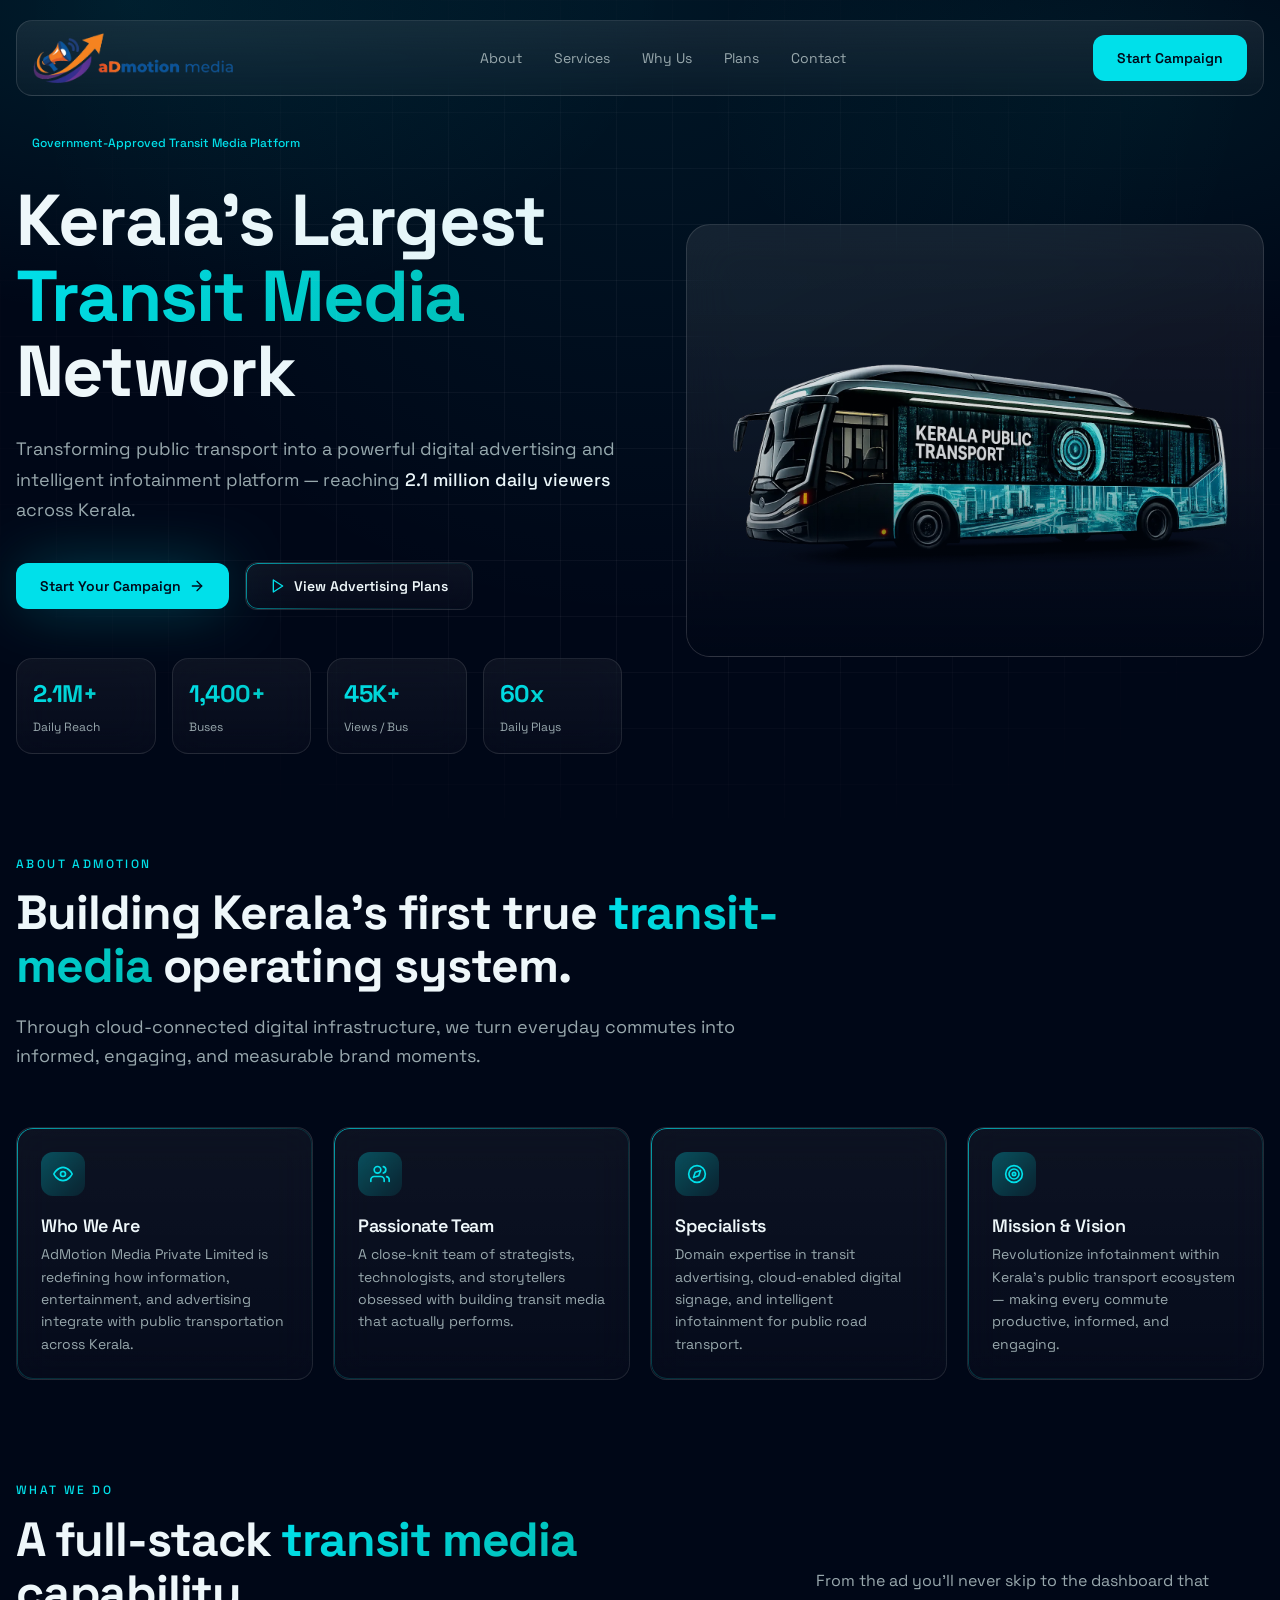
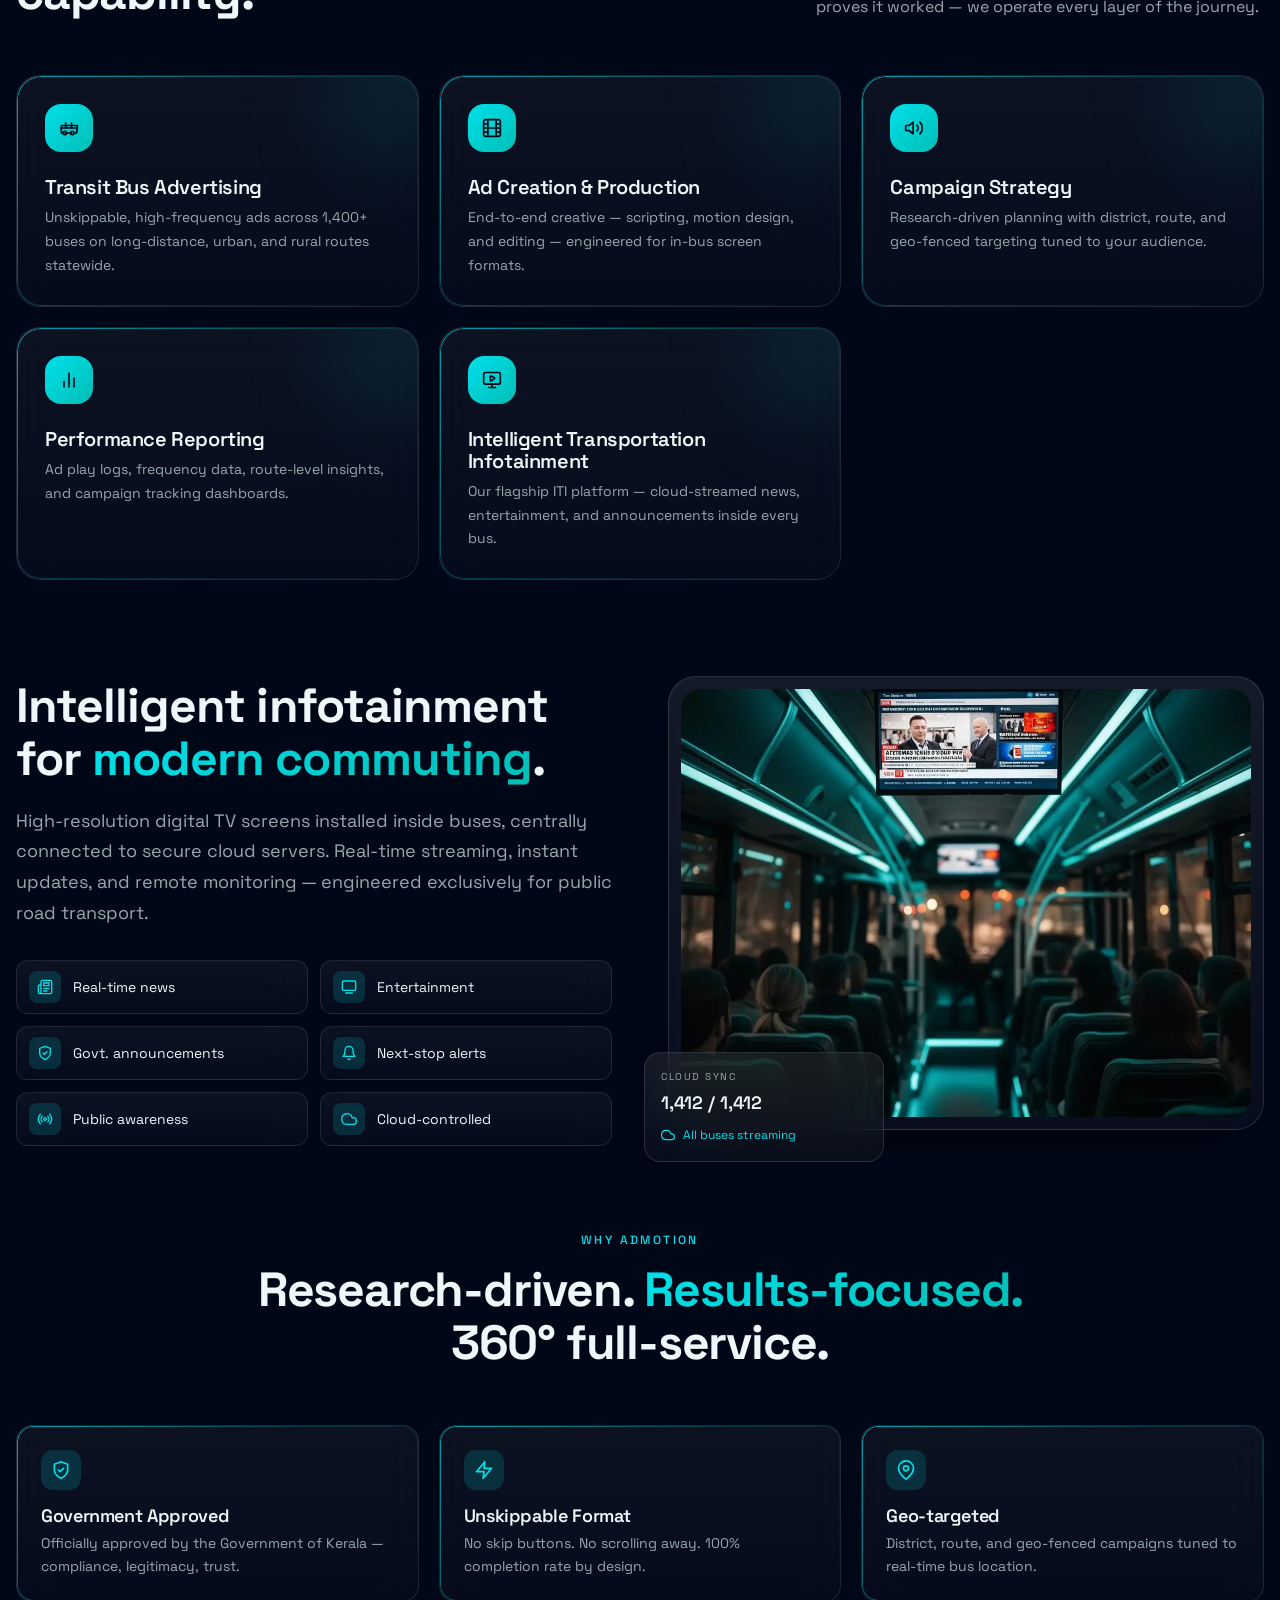
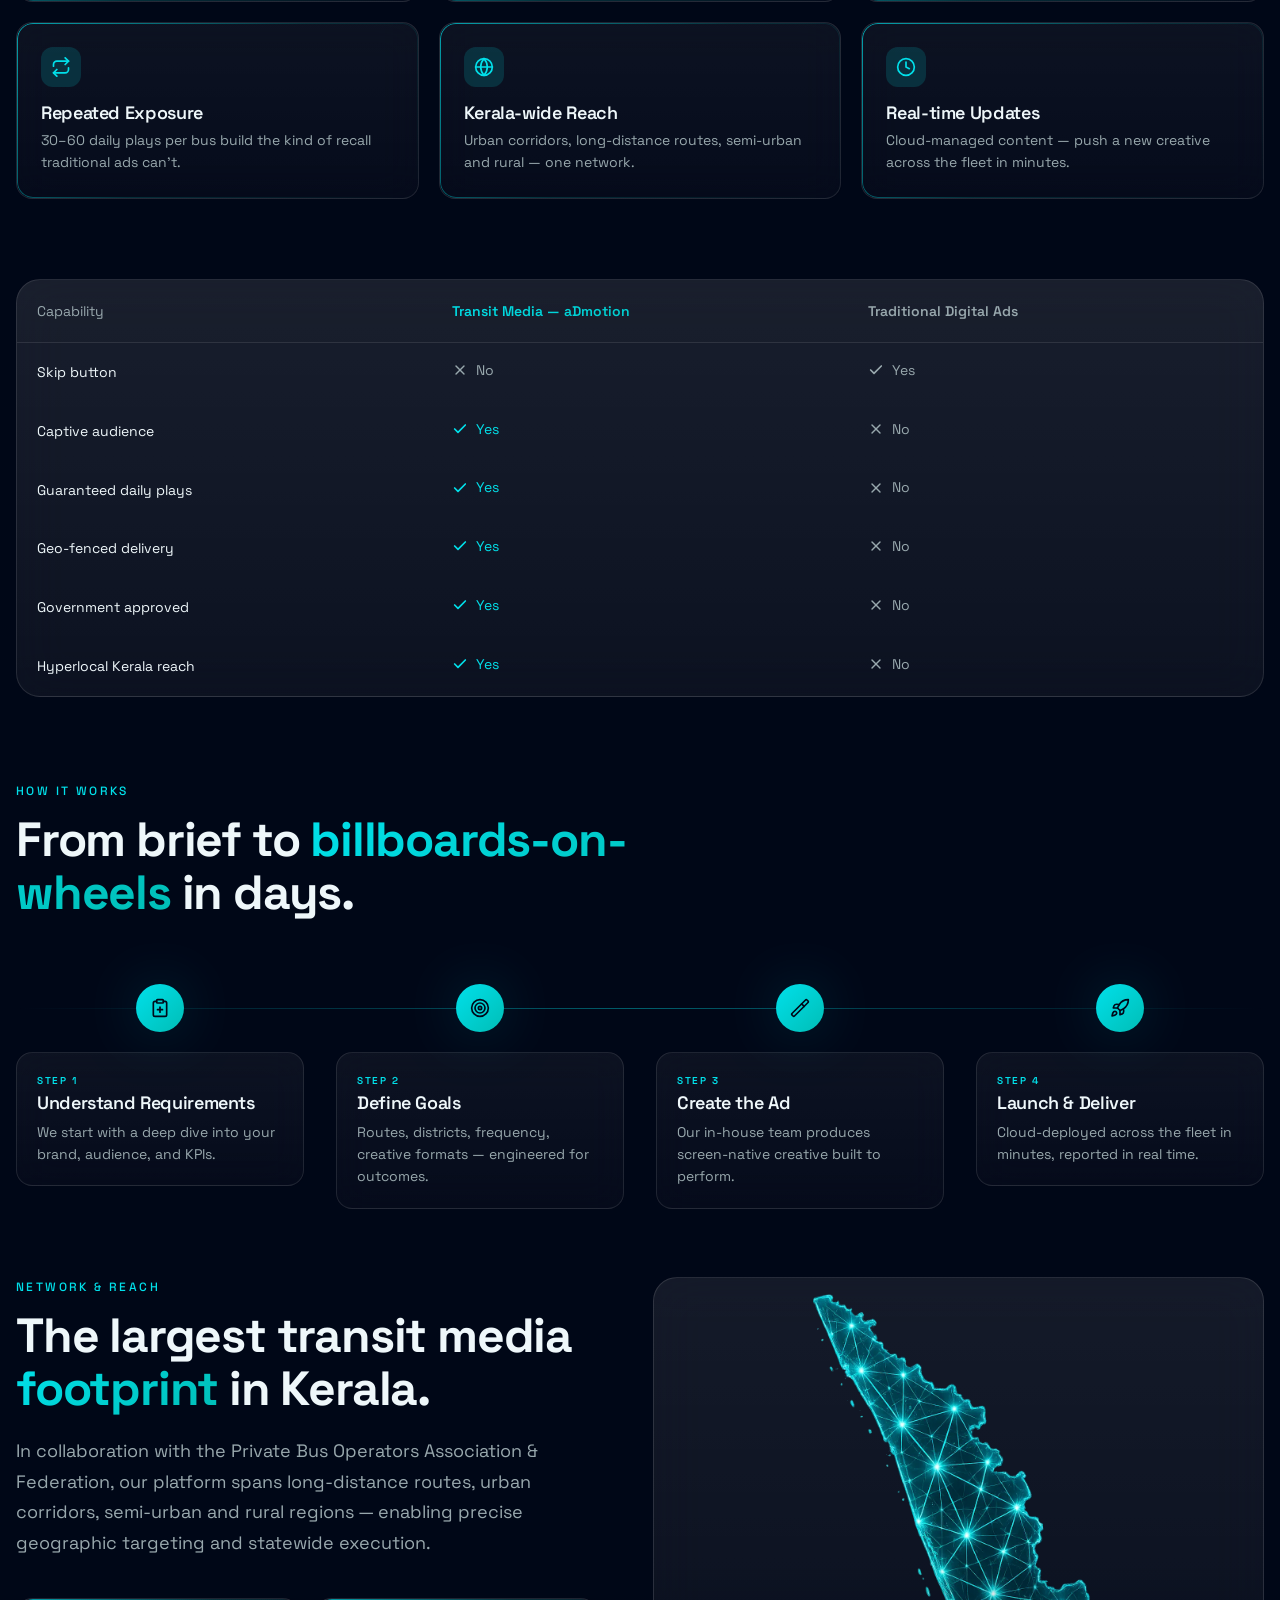
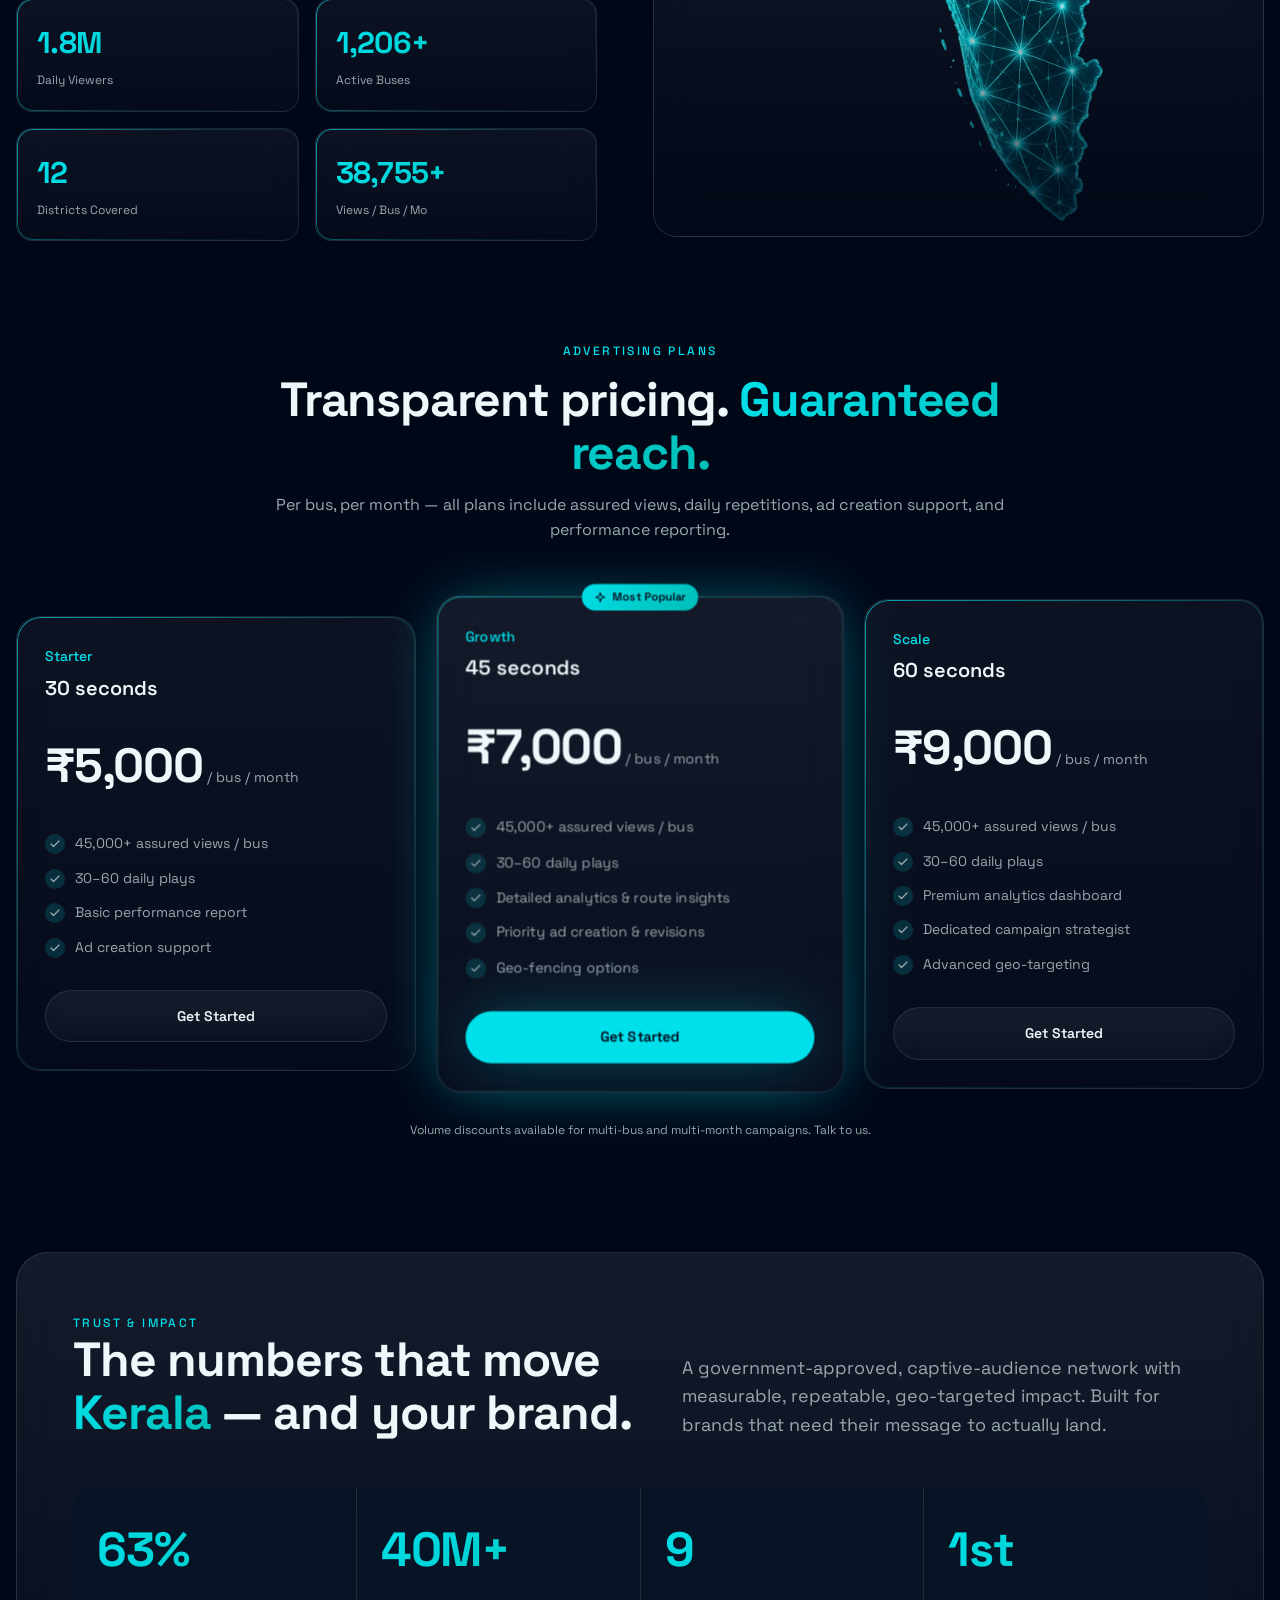
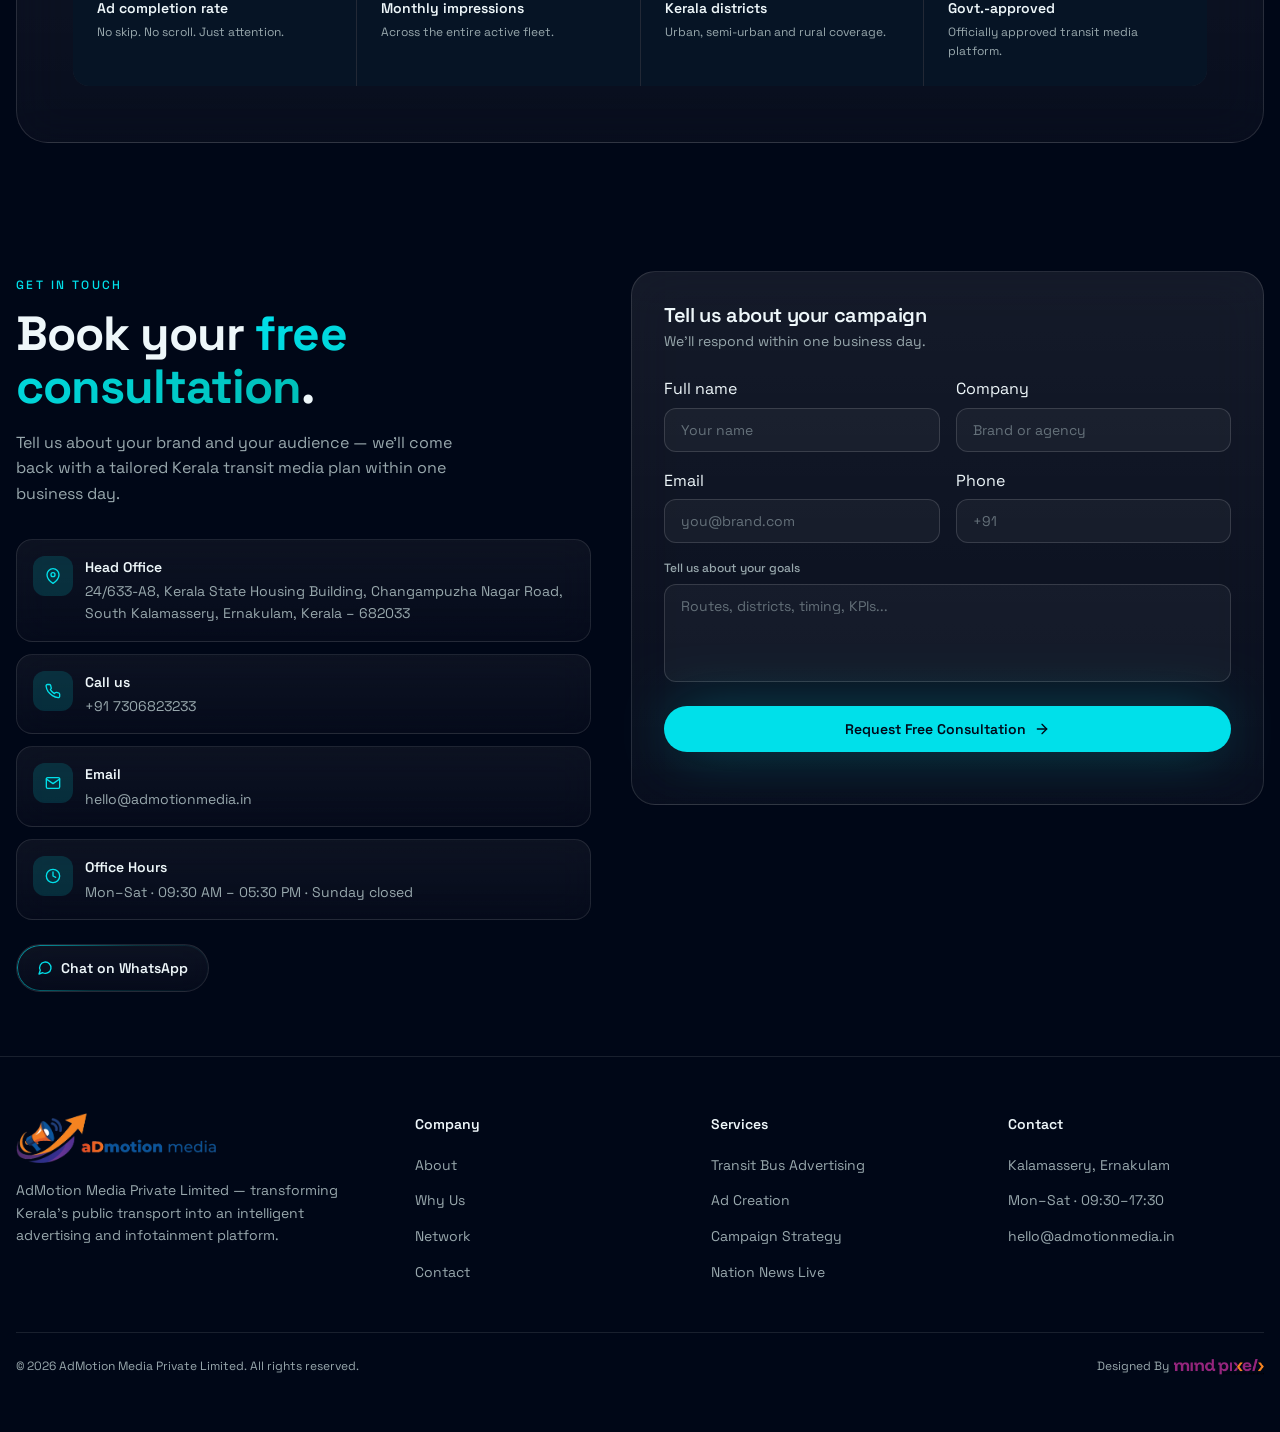
==== commit 61ab6428: "reafactor : content  update" ====
--- a/index.html
+++ b/index.html
@@ -891,7 +891,8 @@
                 </div>
               </div>
             </div>
-            <a href="//wa.me/917306823233?text=Hi%20aDmotion%20Media%2C%20I%27m%20interested%20in%20your%20advertising%20services." class="contact-whatsapp gradient-border glass">
+            <a href="//wa.me/917306823233?text=Hi%20aDmotion%20Media%2C%20I%27m%20interested%20in%20your%20advertising%20services."
+              class="contact-whatsapp gradient-border glass">
               <svg xmlns="http://www.w3.org/2000/svg" viewBox="0 0 24 24" fill="none" stroke="currentColor"
                 stroke-width="2" stroke-linecap="round" stroke-linejoin="round">
                 <path d="m3 21 1.9-5.7a8.5 8.5 0 1 1 3.8 3.8z" />
@@ -1007,7 +1008,9 @@
       </div>
       <div class="footer-bottom">
         <p id="footer-year"></p>
-        <p>Government-approved transit media platform · Kerala, India</p>
+        <span class="footer-image-sb">
+          <p>Designed By</p><img src="assets/mindpixel.webp" alt="mindpixel" width="180" height="180" />
+        </span>
       </div>
     </div>
   </footer>
--- a/css/styles.css
+++ b/css/styles.css
@@ -2120,10 +2120,11 @@
 
 
 @media (max-width: 768px) {
-  .footer-col-title{
+  .footer-col-title {
     text-align: left;
   }
-  .footer-col a{
+
+  .footer-col a {
     text-align: left;
   }
 }
@@ -2235,8 +2236,7 @@
   }
 
 
-  TABLE FIX
-  .compare-table {
+  TABLE FIX .compare-table {
     overflow-x: auto;
   }
 
@@ -2245,29 +2245,43 @@
     max-width: 100%;
     height: auto;
   }
-  header .container{
+
+  header .container {
     padding: 0;
   }
 }
 
-#form-message{
-    margin-top:20px;
-}
-
-.success-message{
-    padding:16px 20px;
-    border-radius:14px;
-    background:rgba(153,35,128,.15);
-    border:1px solid rgba(153,35,128,.3);
-    color:#fff;
-    text-align:center;
-}
-
-.error-message{
-    padding:16px 20px;
-    border-radius:14px;
-    background:rgba(255,0,0,.12);
-    border:1px solid rgba(255,0,0,.2);
-    color:#ffbdbd;
-    text-align:center;
+#form-message {
+  margin-top: 20px;
+}
+
+.success-message {
+  padding: 16px 20px;
+  border-radius: 14px;
+  background: rgba(153, 35, 128, .15);
+  border: 1px solid rgba(153, 35, 128, .3);
+  color: #fff;
+  text-align: center;
+}
+
+.error-message {
+  padding: 16px 20px;
+  border-radius: 14px;
+  background: rgba(255, 0, 0, .12);
+  border: 1px solid rgba(255, 0, 0, .2);
+  color: #ffbdbd;
+  text-align: center;
+}
+
+.footer-image-sb img {
+  height: auto;
+  width: 90px;
+  object-fit: contain;
+}
+
+.footer-image-sb {
+  display: flex;
+  gap: 5px;
+  flex-direction: row;
+  flex-wrap: nowrap;
 }
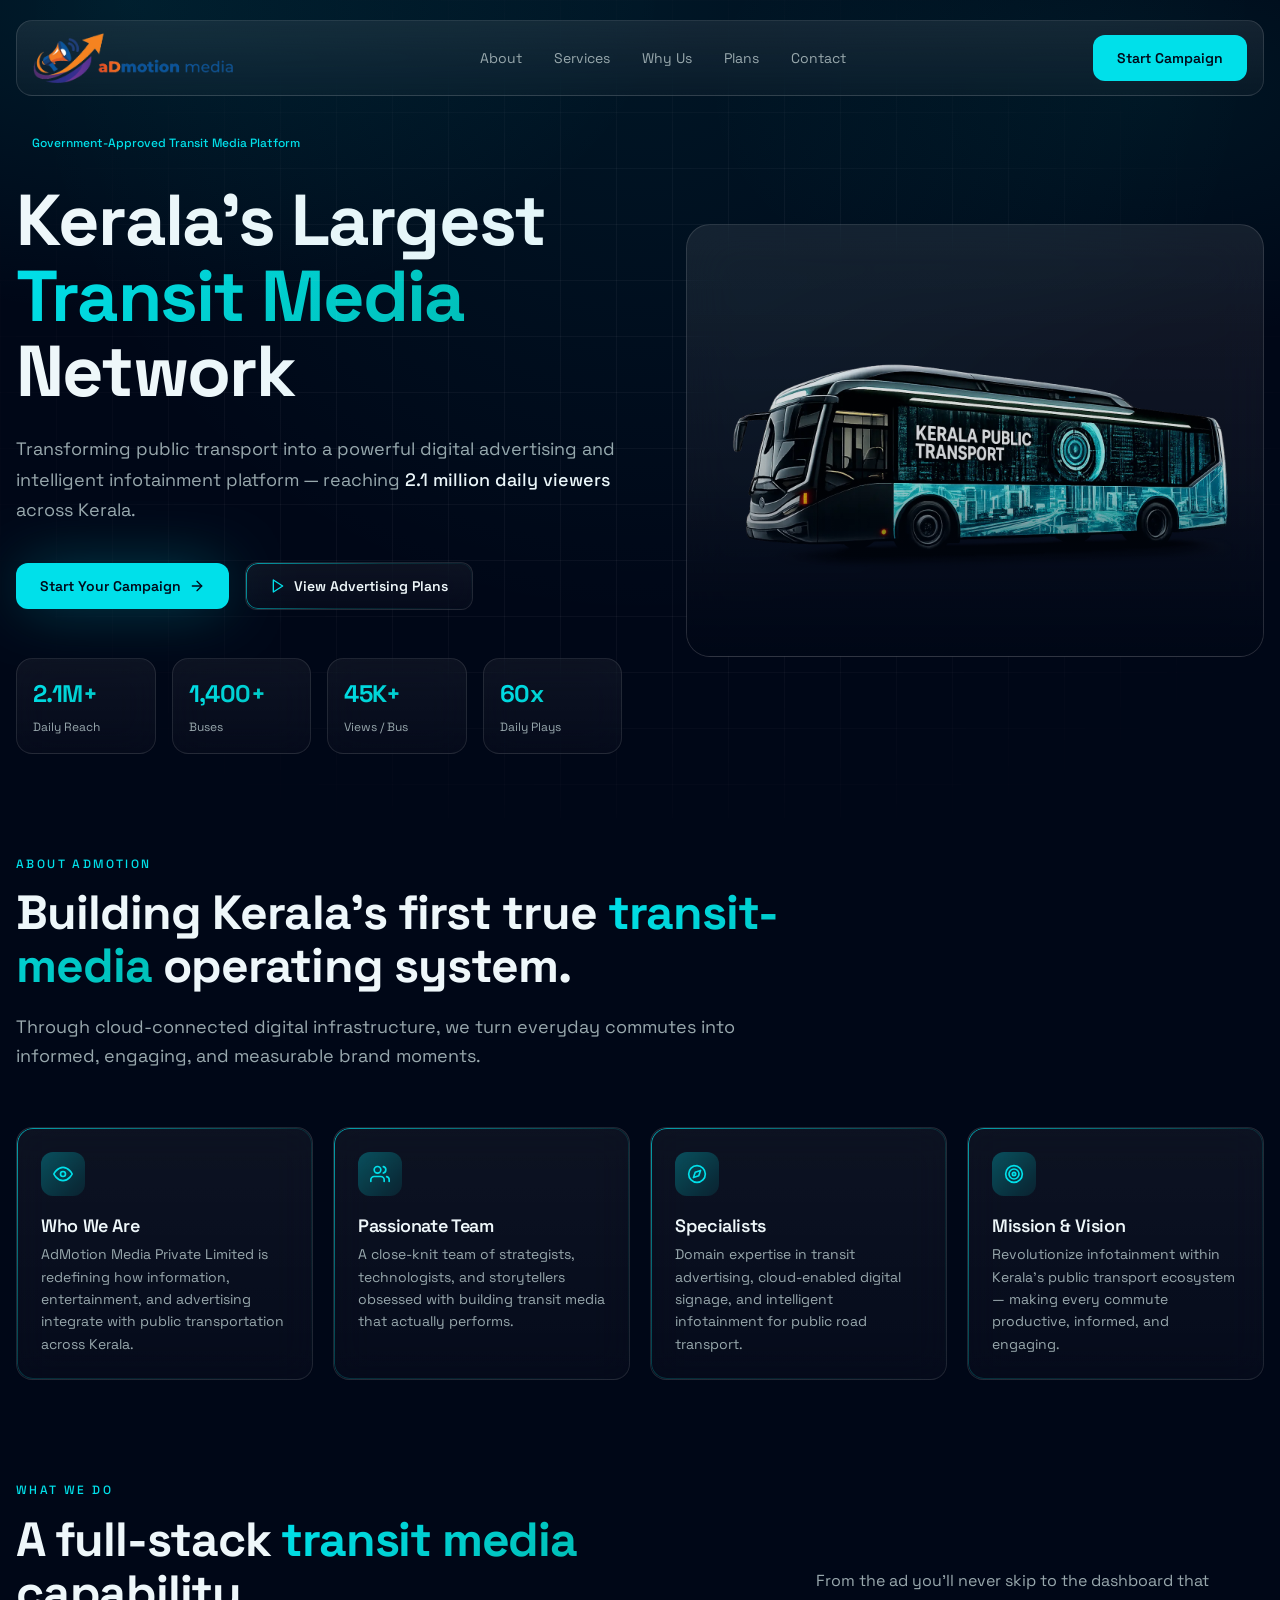
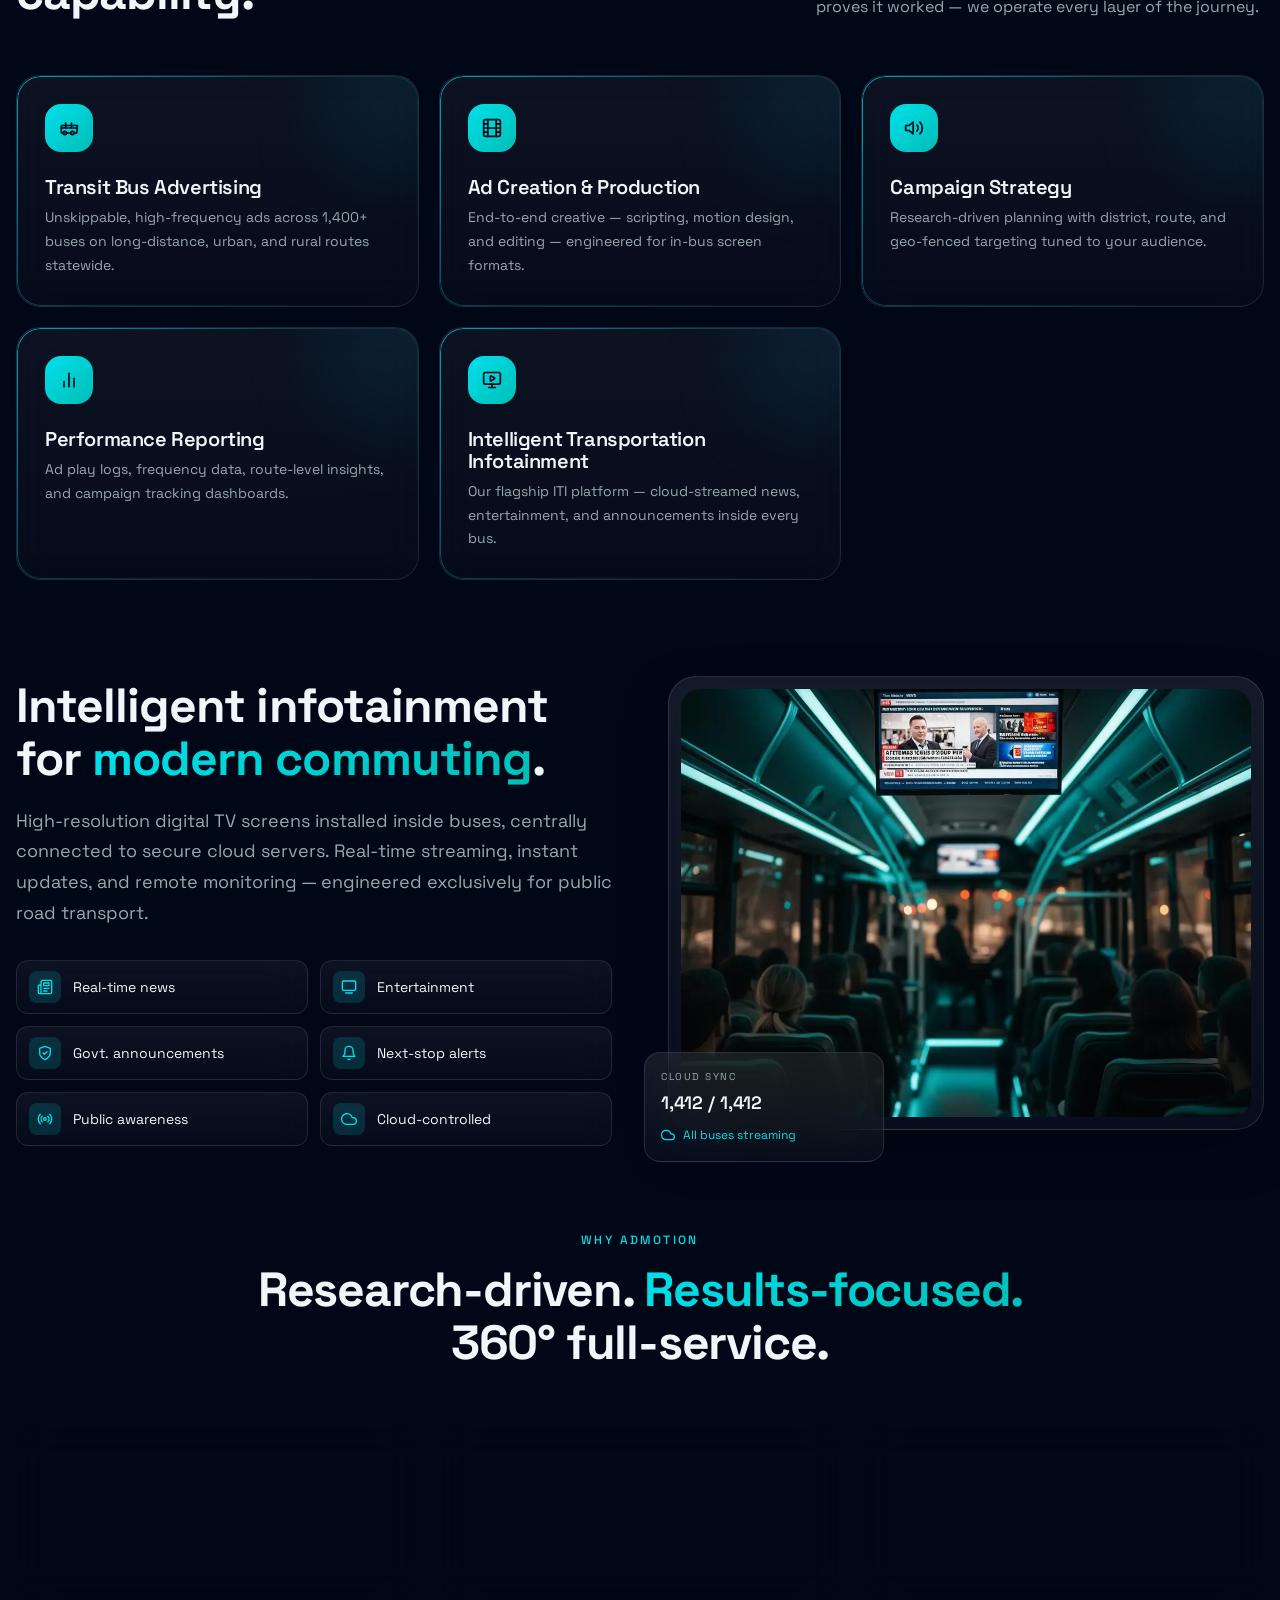
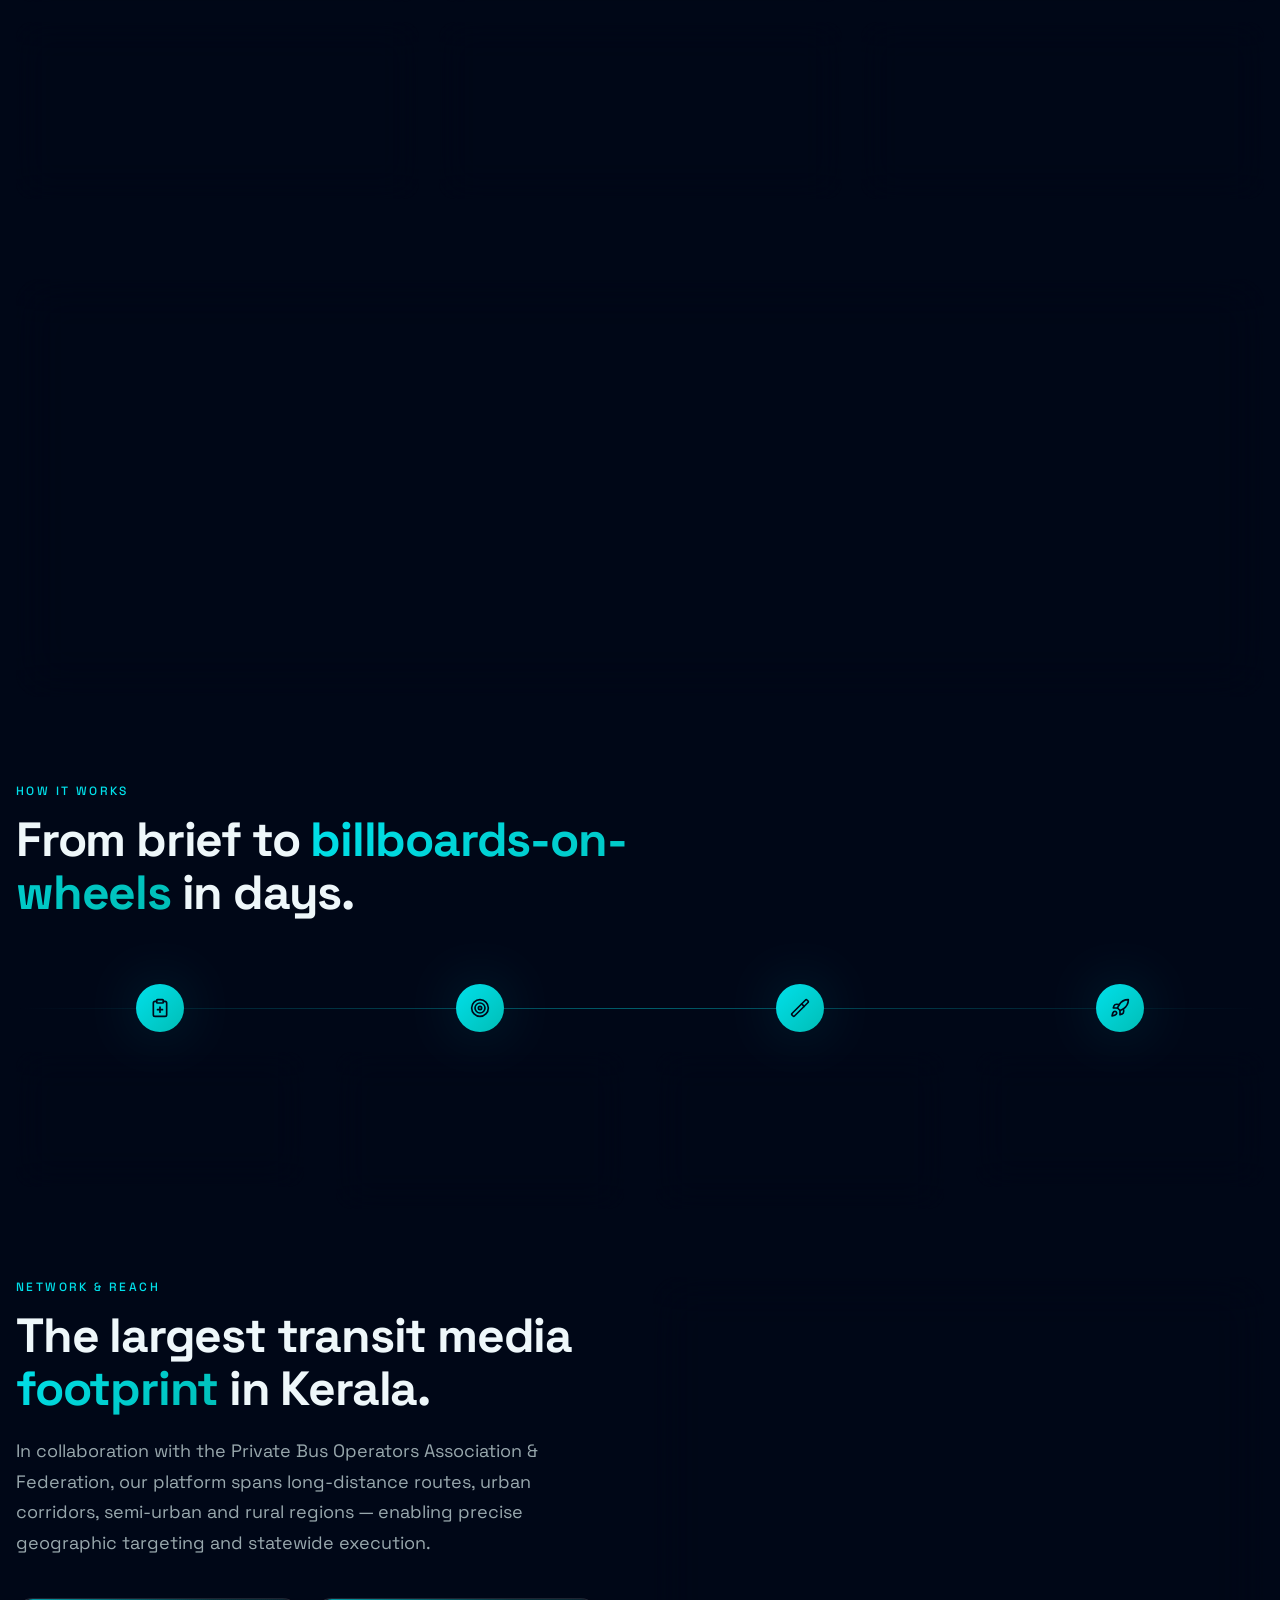
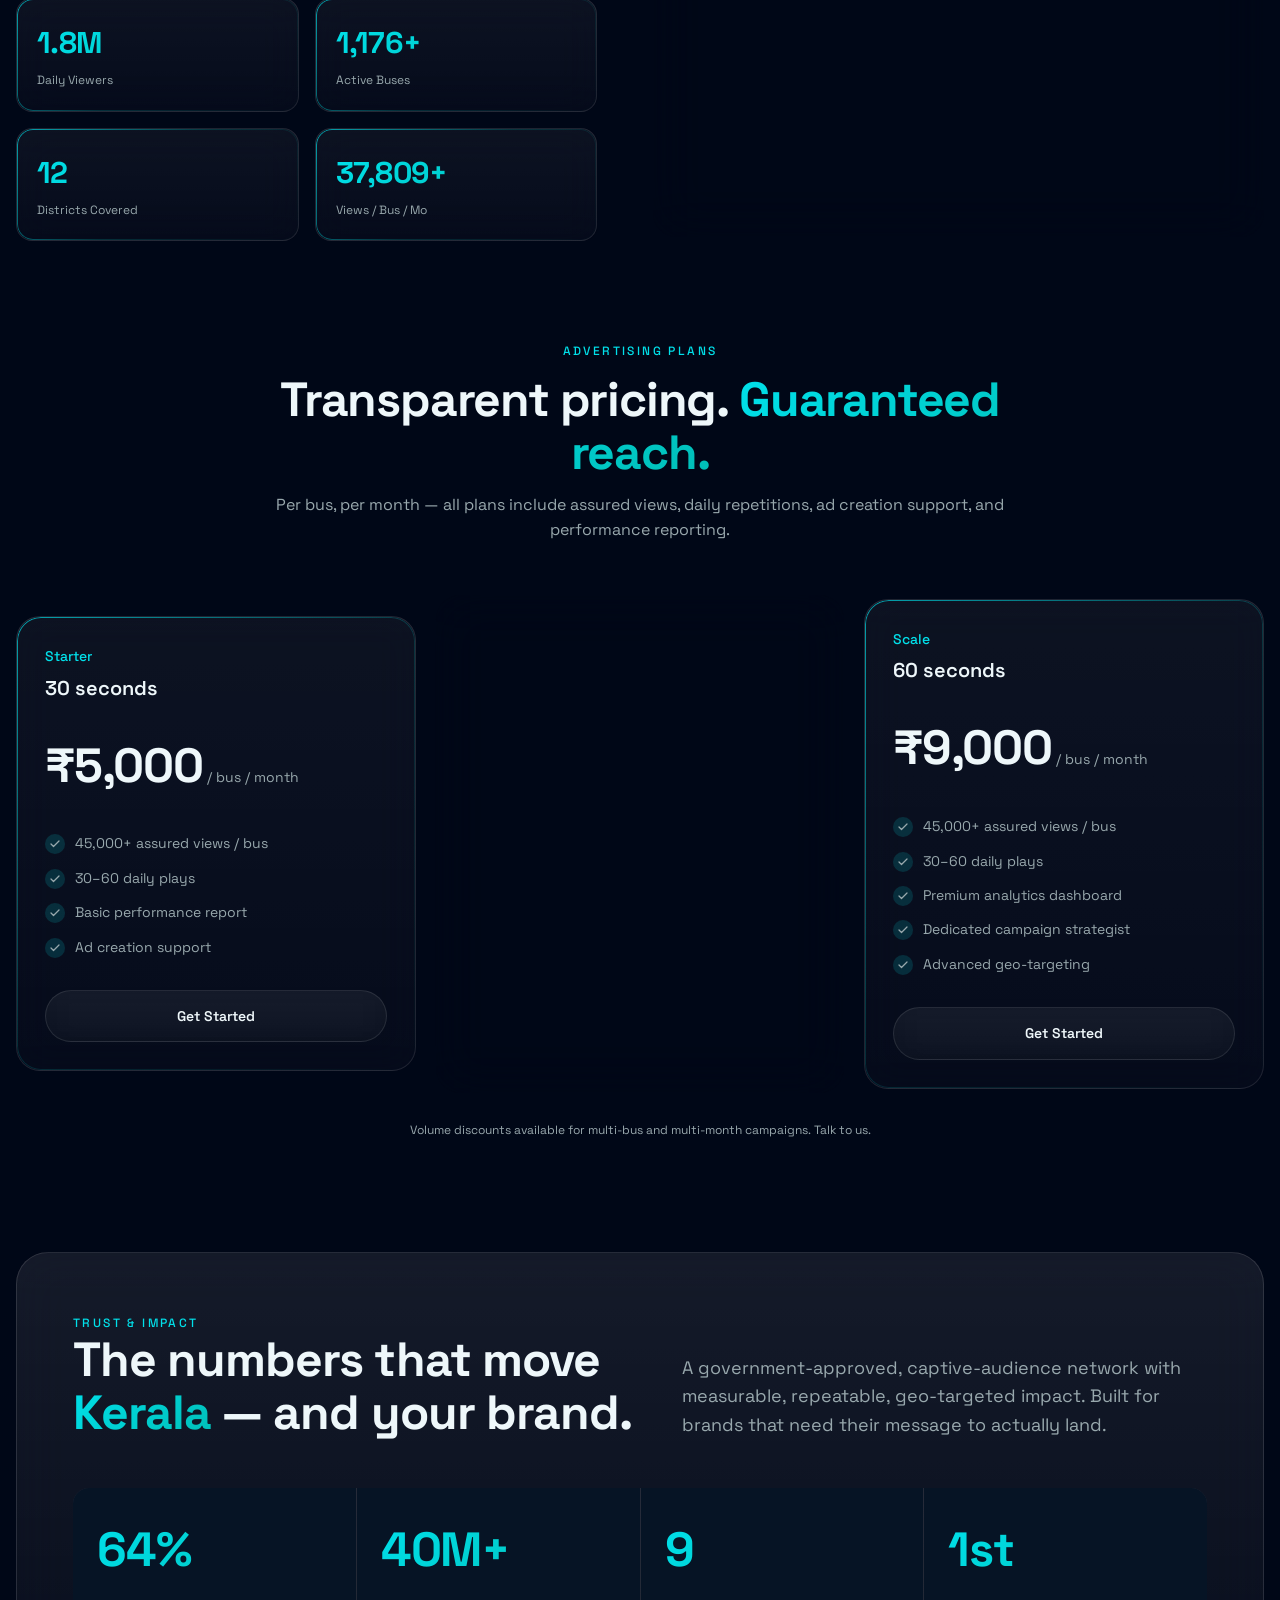
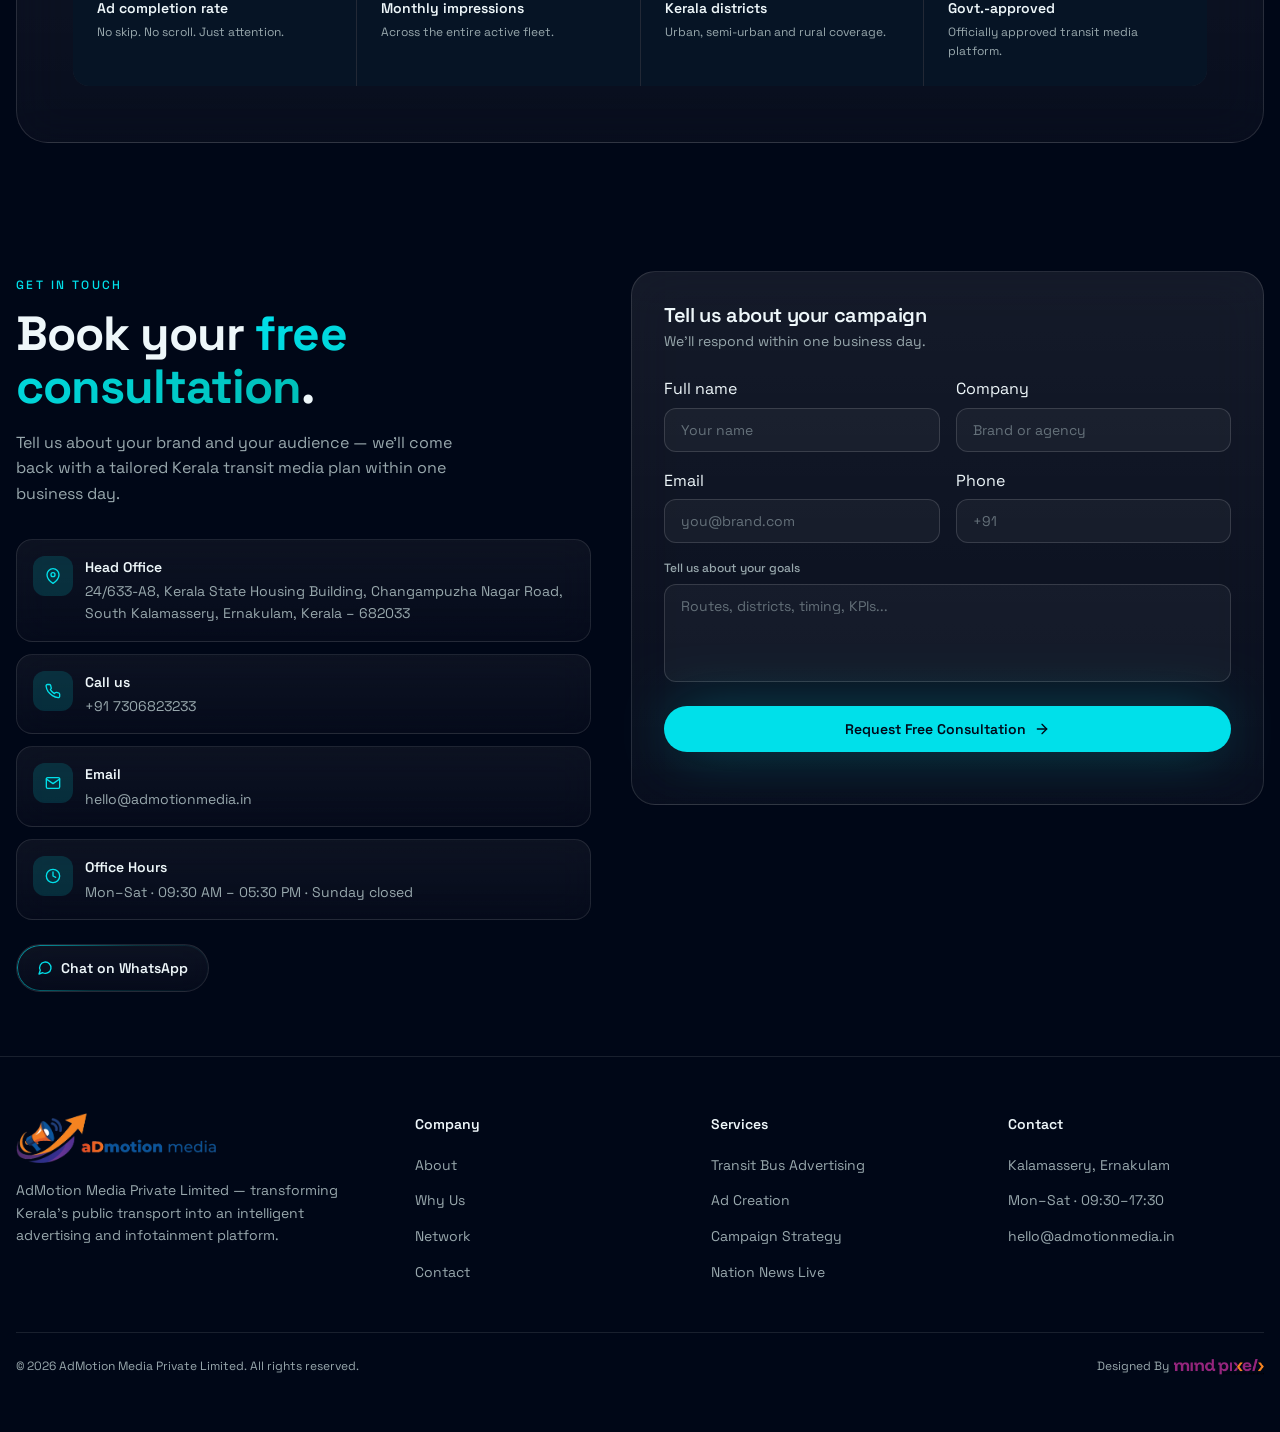
==== commit af93bc32: "reafactor : content  update" ====
--- a/index.html
+++ b/index.html
@@ -1009,7 +1009,7 @@
       <div class="footer-bottom">
         <p id="footer-year"></p>
         <span class="footer-image-sb">
-          <p>Designed By</p><img src="assets/mindpixel.webp" alt="mindpixel" width="180" height="180" />
+          <p>Designed By</p><a href="https://mpxcode.com/"><img src="assets/mindpixel.webp" alt="mindpixel" width="180" height="180" /></a>
         </span>
       </div>
     </div>
--- a/css/styles.css
+++ b/css/styles.css
@@ -433,7 +433,7 @@
   }
 }
 
-@media (min-width: 768px) {
+@media (min-width: 856px) {
 
   .nav-links,
   .nav-cta {
@@ -1551,7 +1551,7 @@
   align-items: start;
 }
 
-@media (min-width: 768px) {
+@media (min-width: 856px) {
   .pricing-grid {
     grid-template-columns: repeat(3, 1fr);
     align-items: center;
@@ -2284,4 +2284,16 @@
   gap: 5px;
   flex-direction: row;
   flex-wrap: nowrap;
+  justify-content: center;
+  align-items: center;
+}
+
+.footer-image-sb a {
+  height: max-content;
+}
+
+@media (max-width: 768px) {
+  .footer-bottom {
+    text-align: center;
+  }
 }
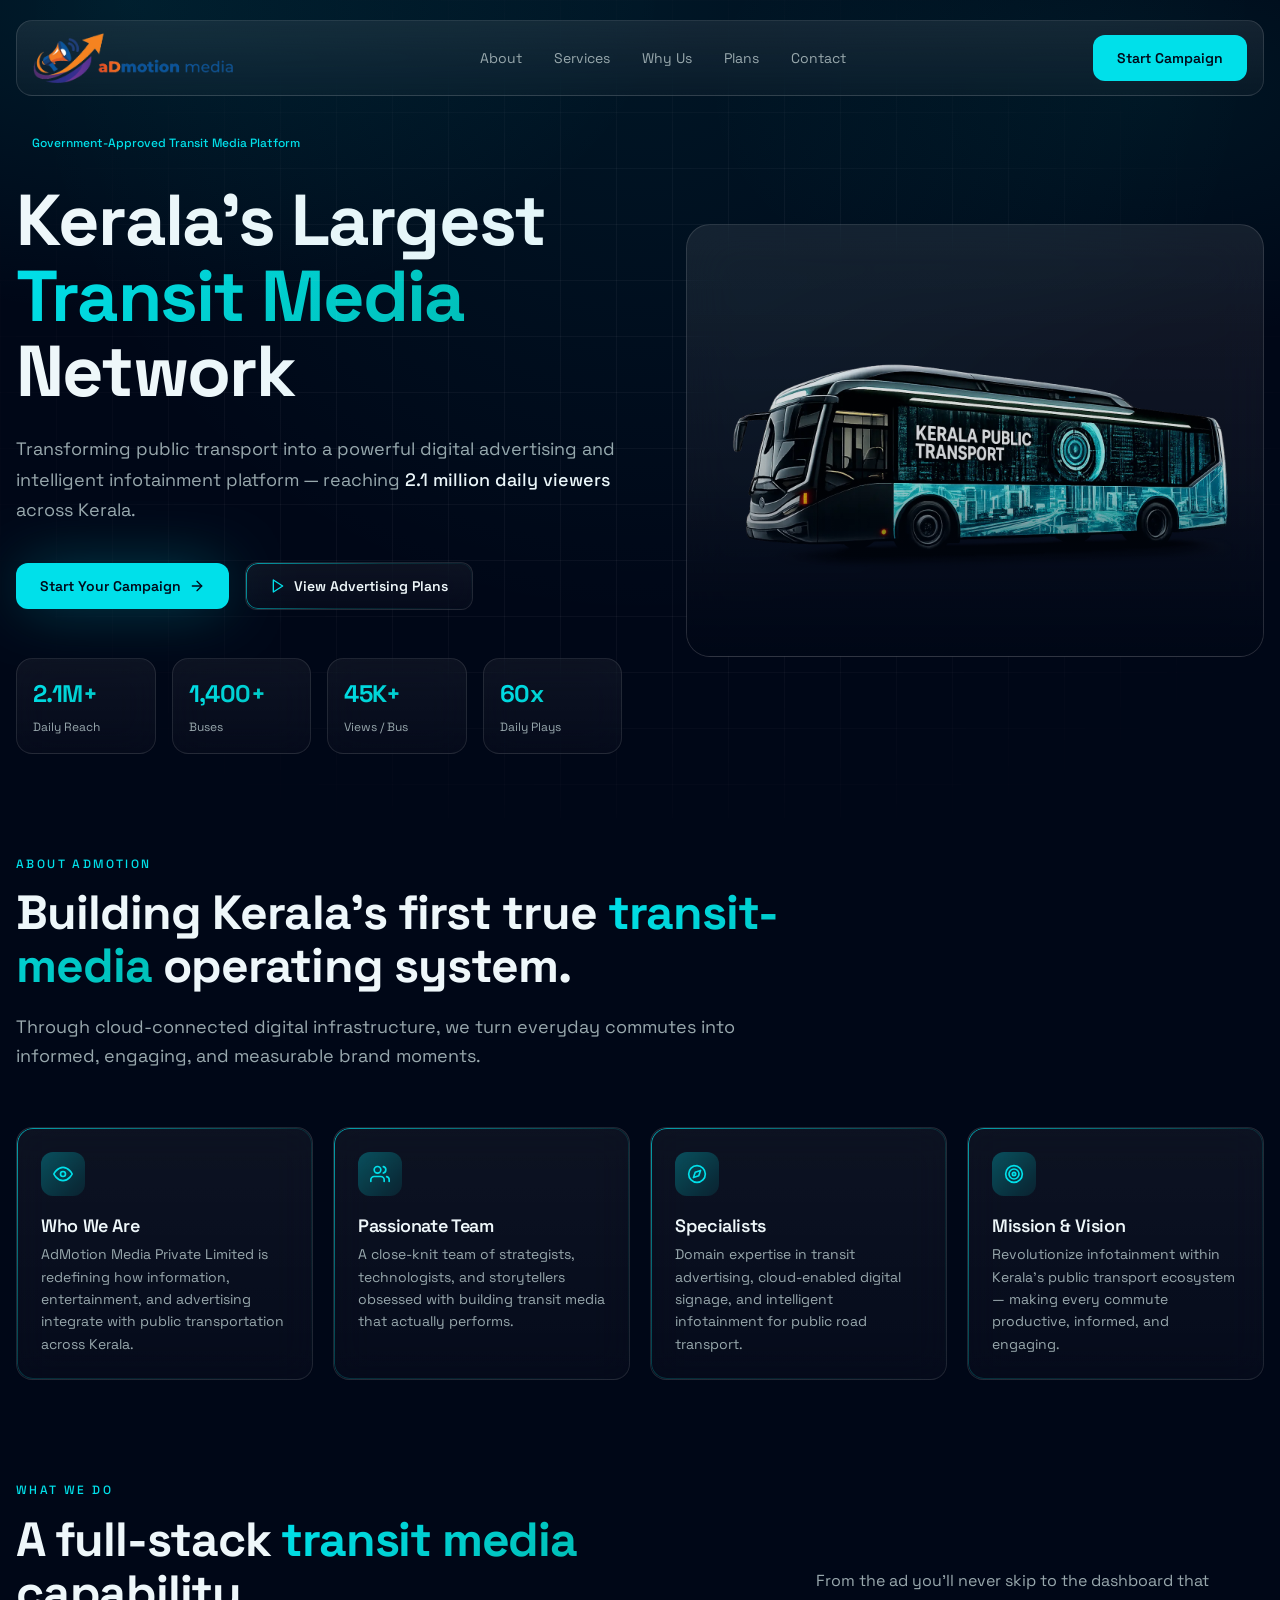
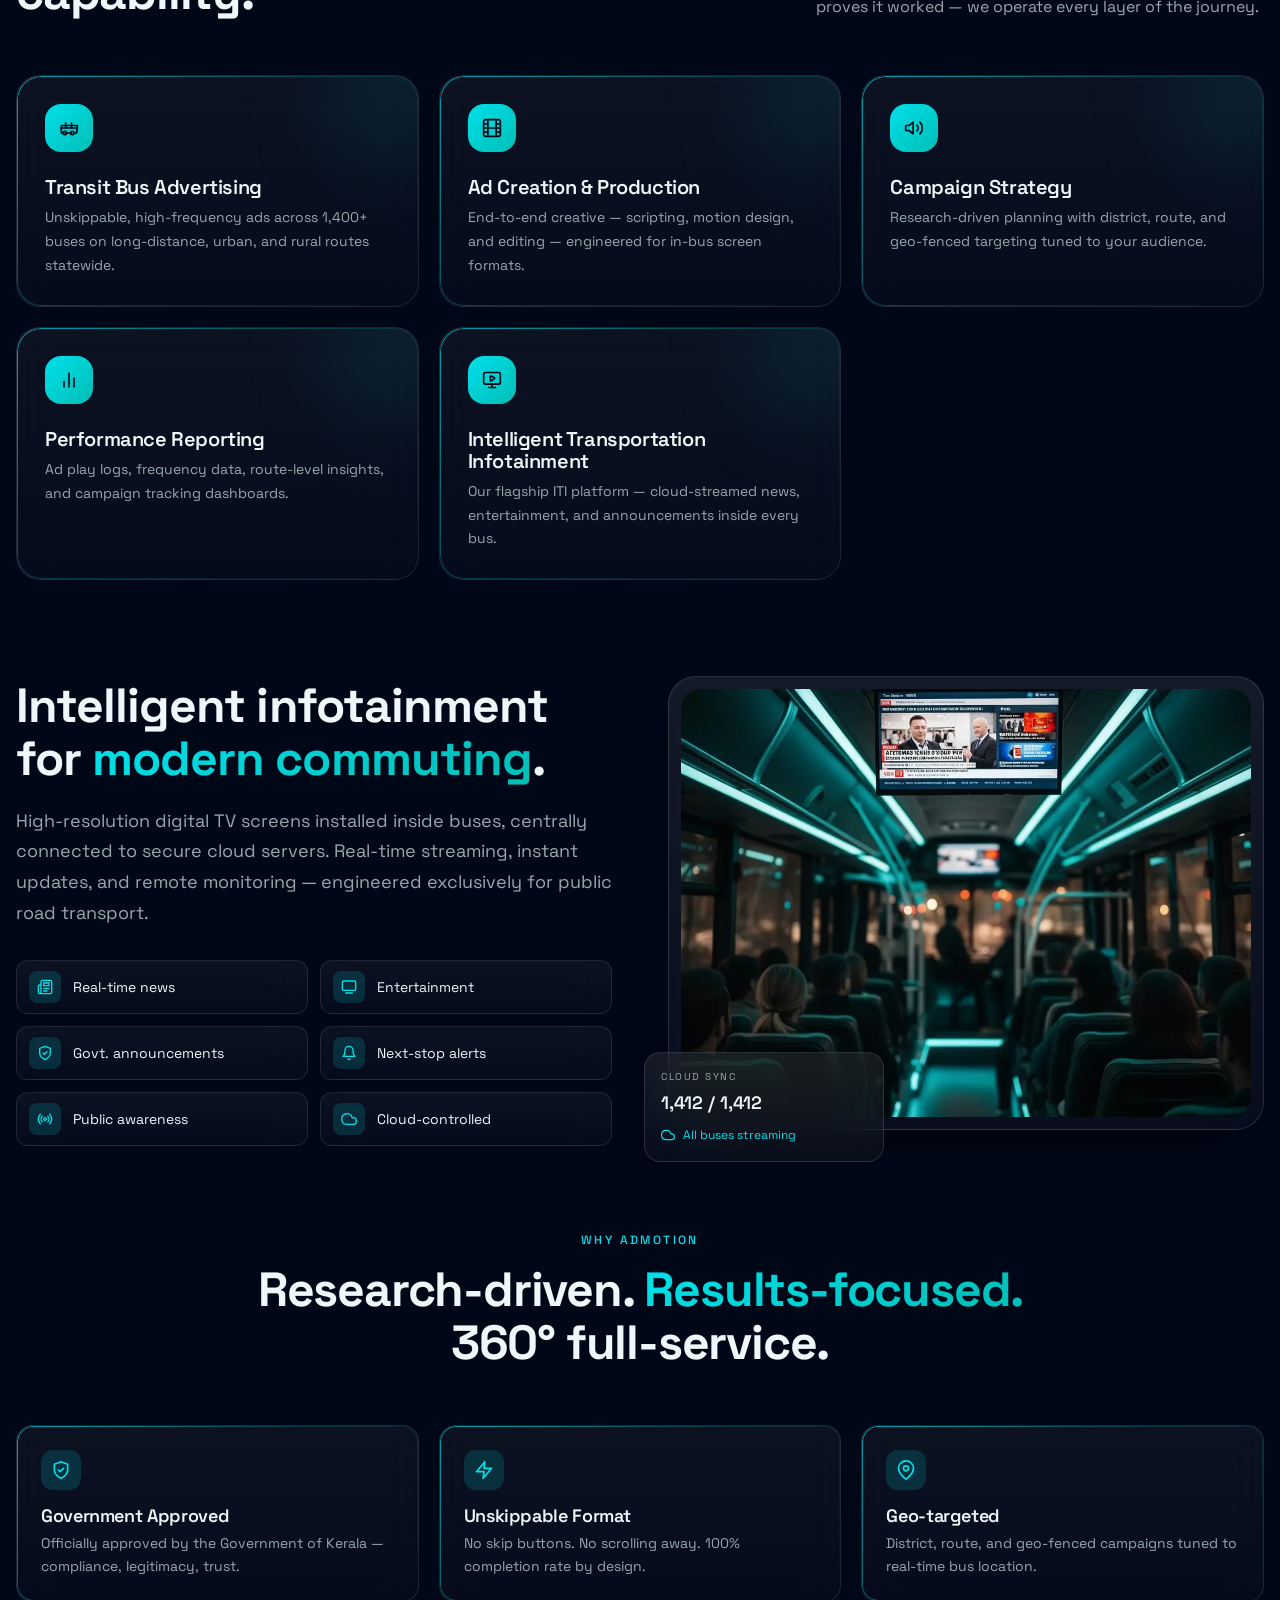
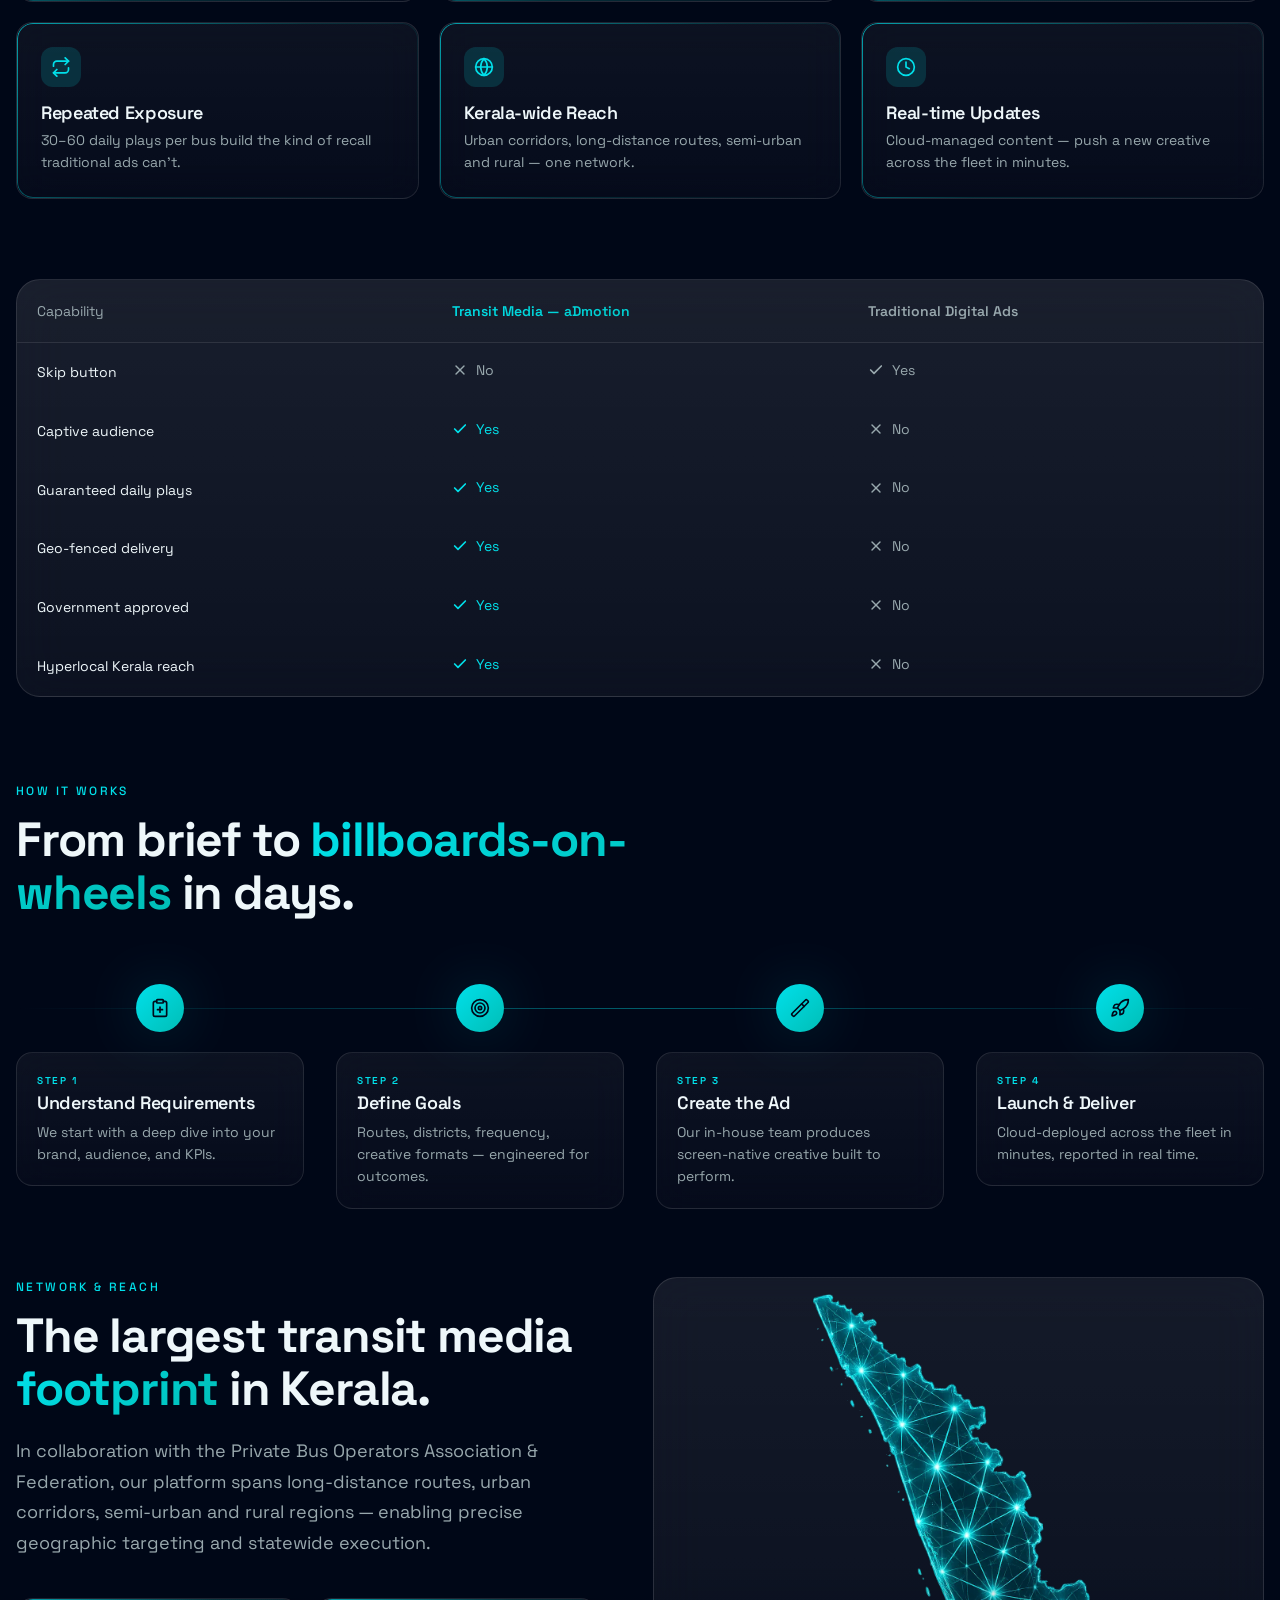
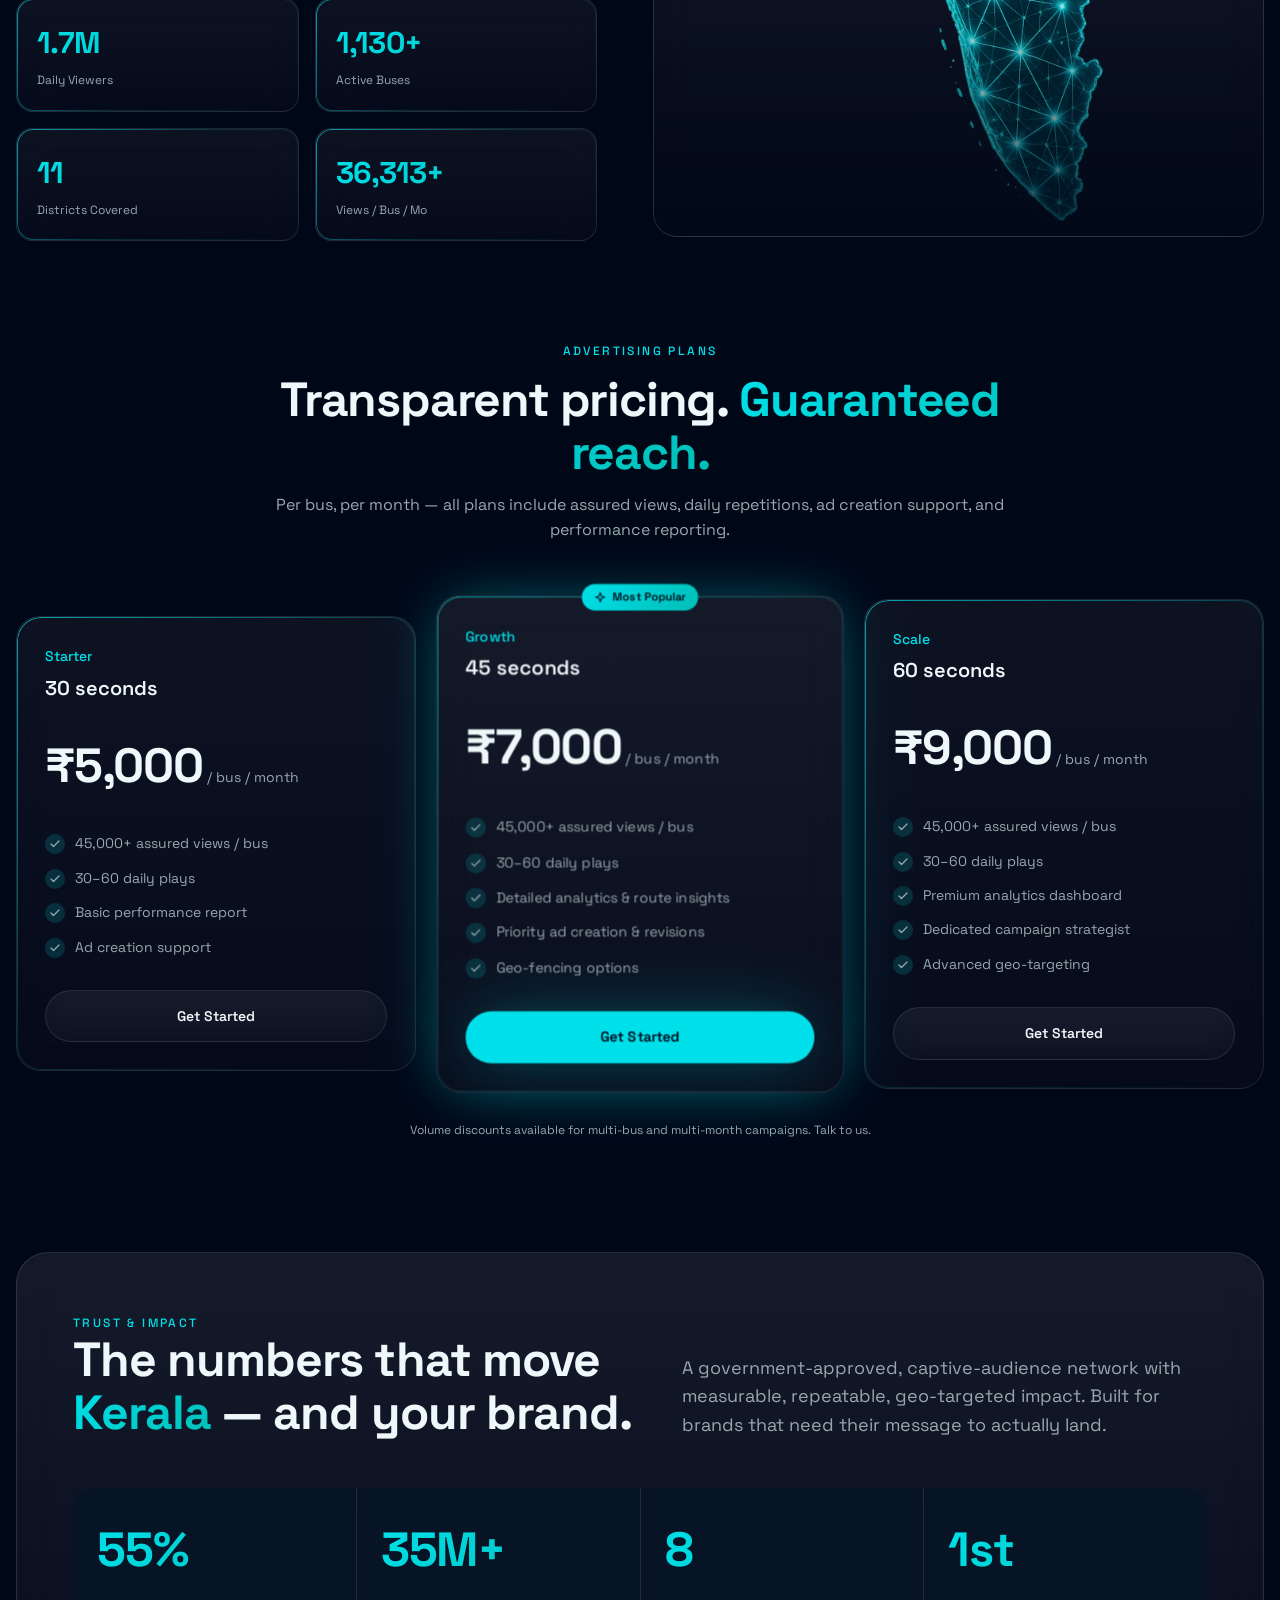
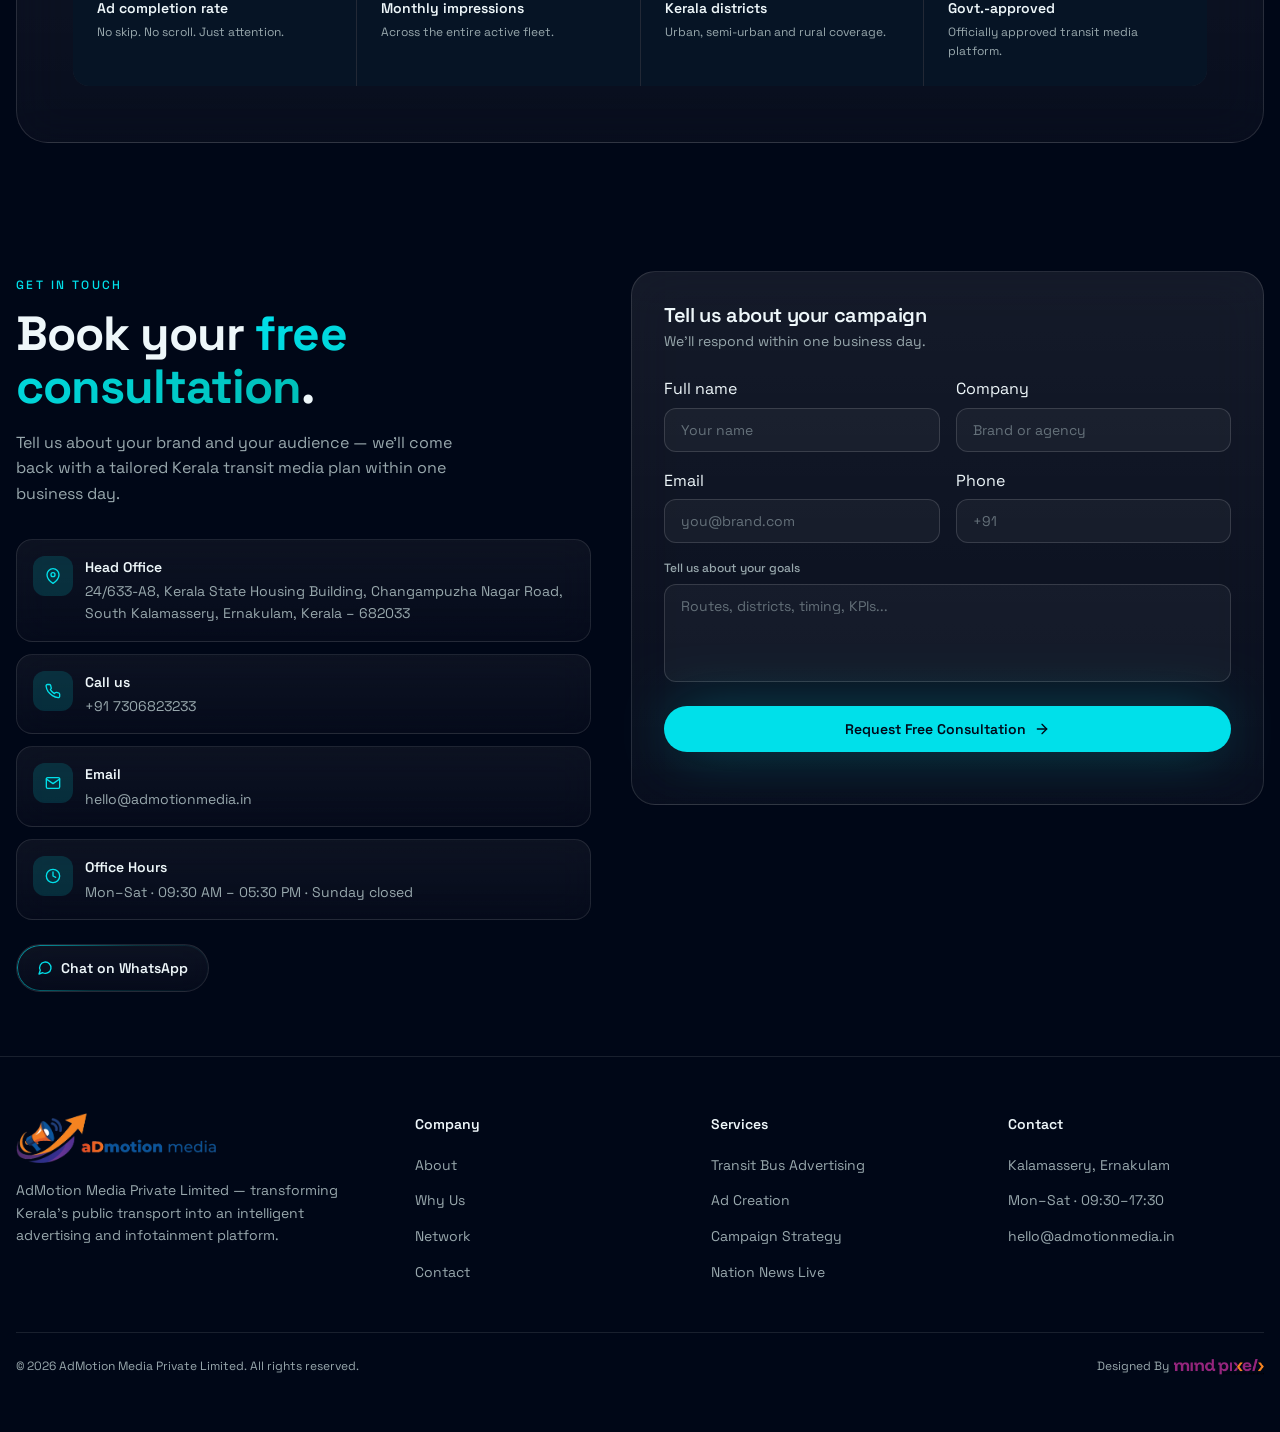
==== commit 65df9998: "reafactor : content  update" ====
--- a/index.html
+++ b/index.html
@@ -1009,7 +1009,8 @@
       <div class="footer-bottom">
         <p id="footer-year"></p>
         <span class="footer-image-sb">
-          <p>Designed By</p><a href="https://mpxcode.com/"><img src="assets/mindpixel.webp" alt="mindpixel" width="180" height="180" /></a>
+          <p>Designed By</p><a href="https://mpxcode.com/" target="_blank"><img src="assets/mindpixel.webp"
+              alt="mindpixel" width="180" height="180" /></a>
         </span>
       </div>
     </div>
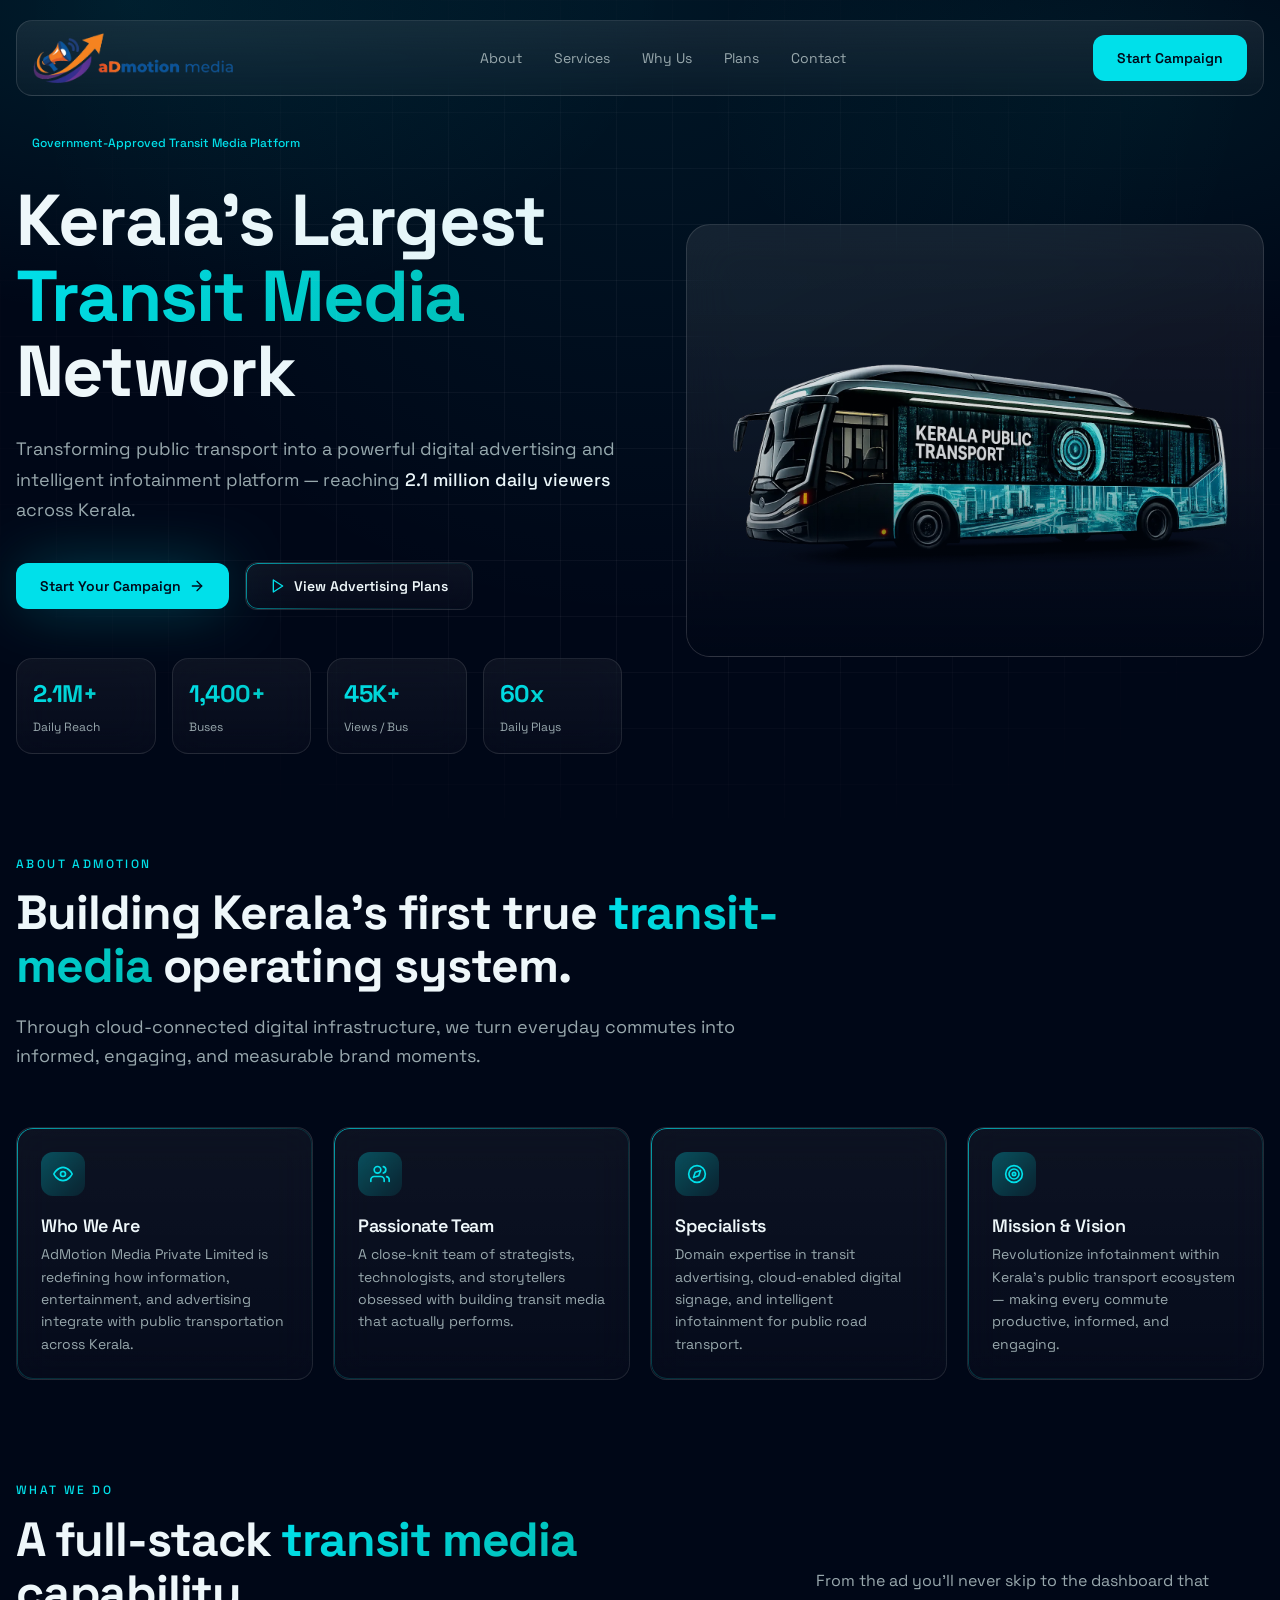
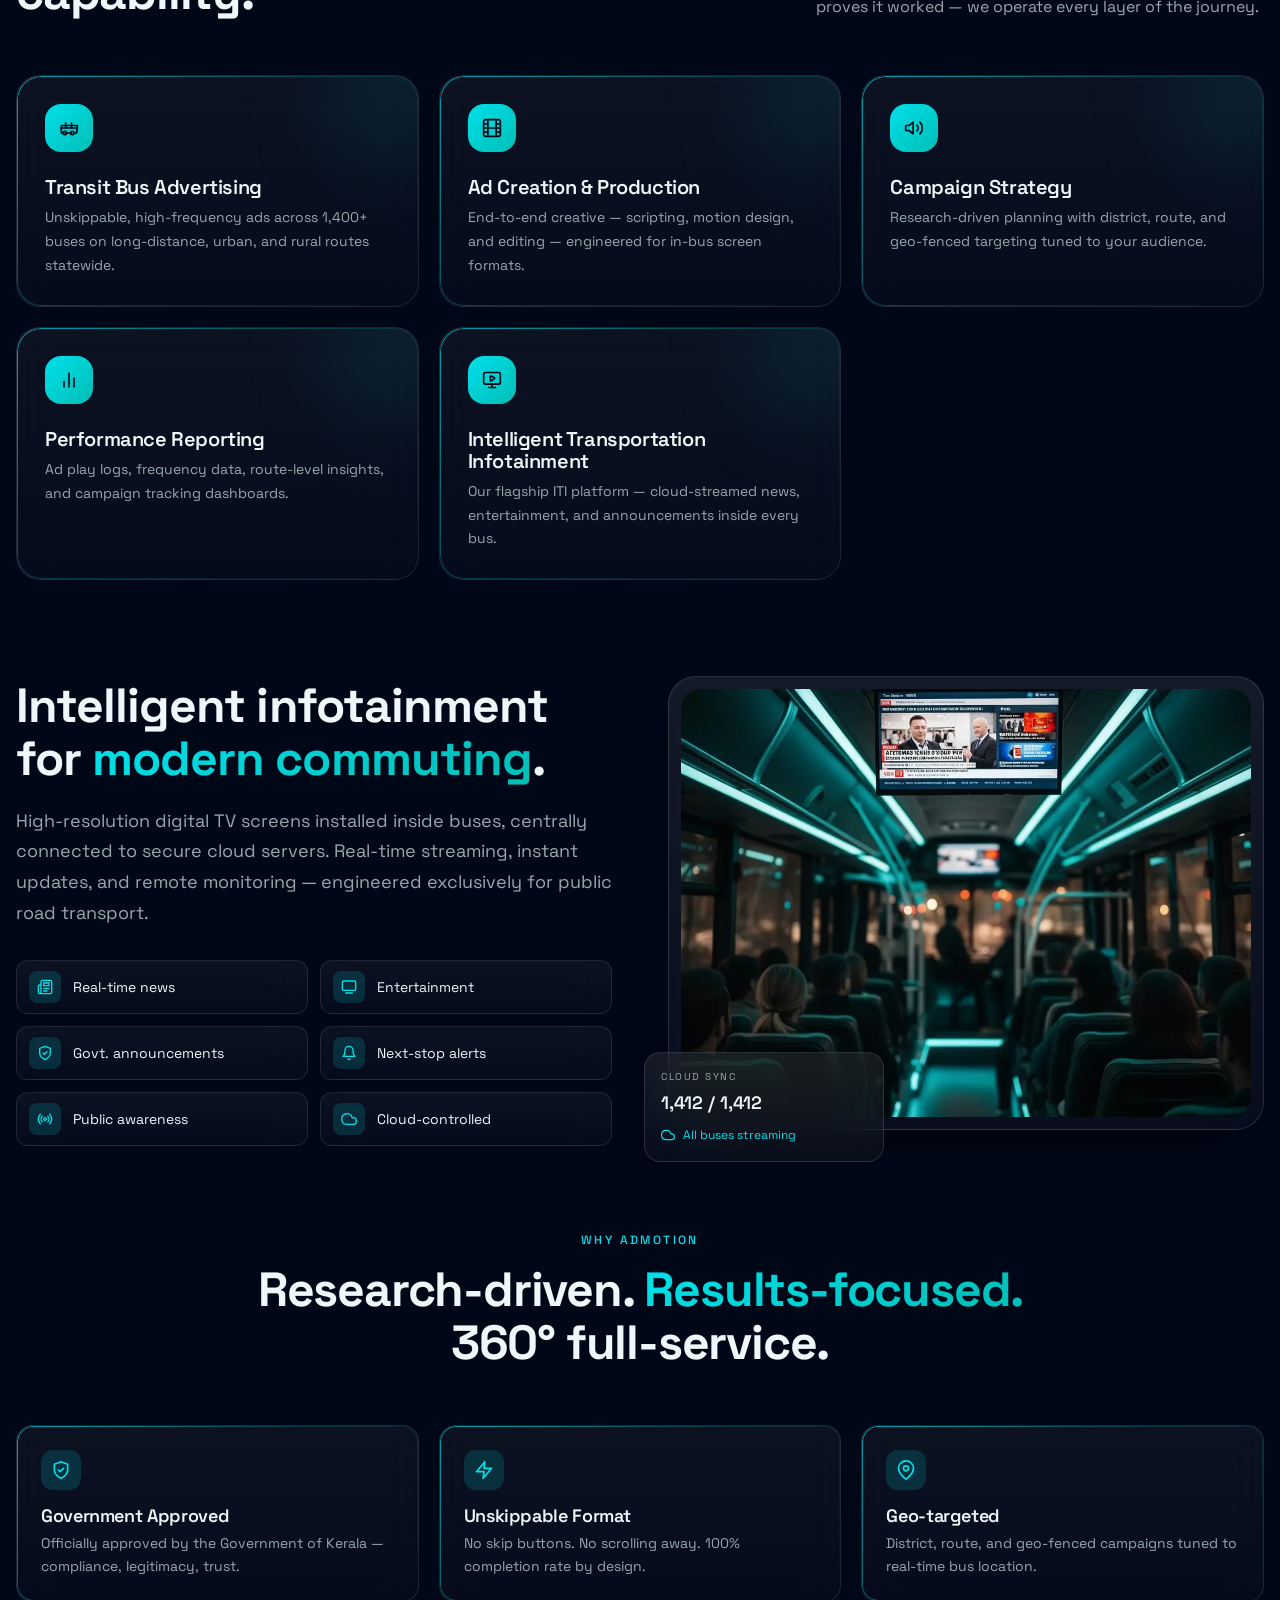
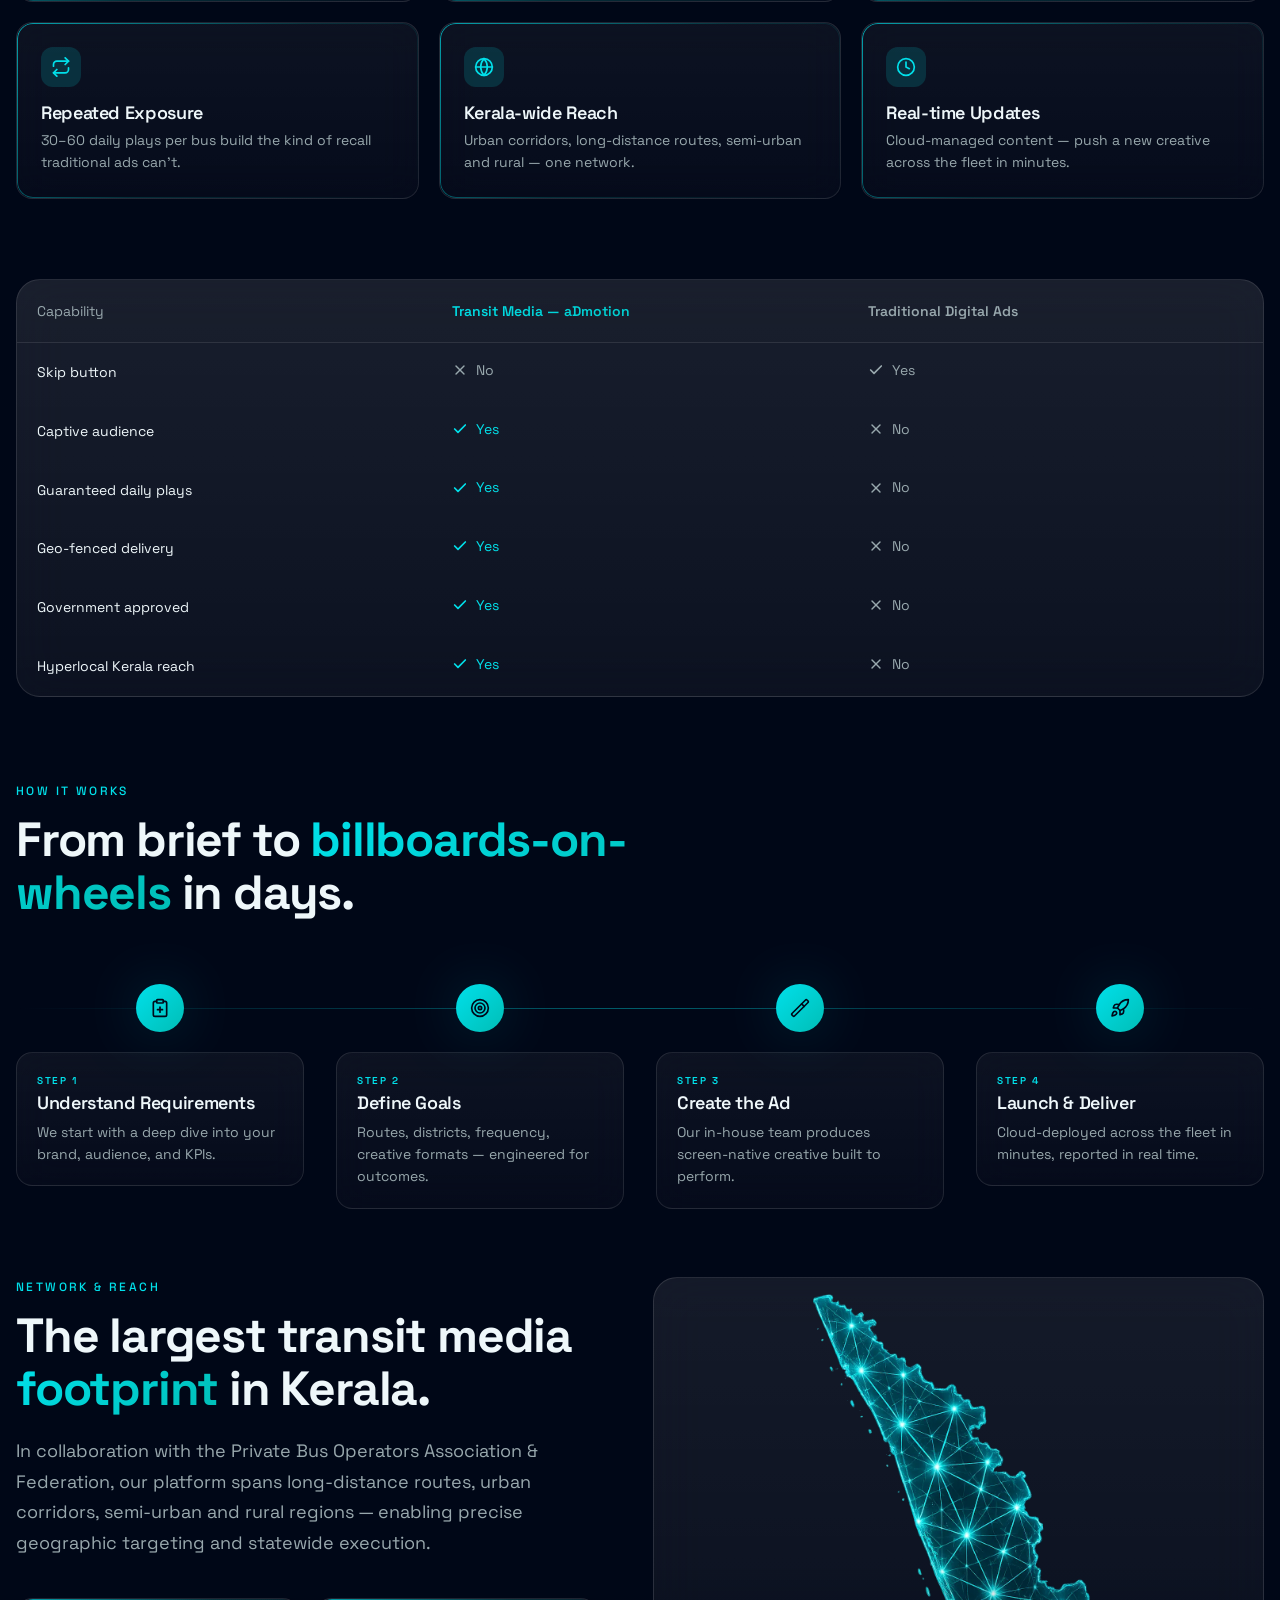
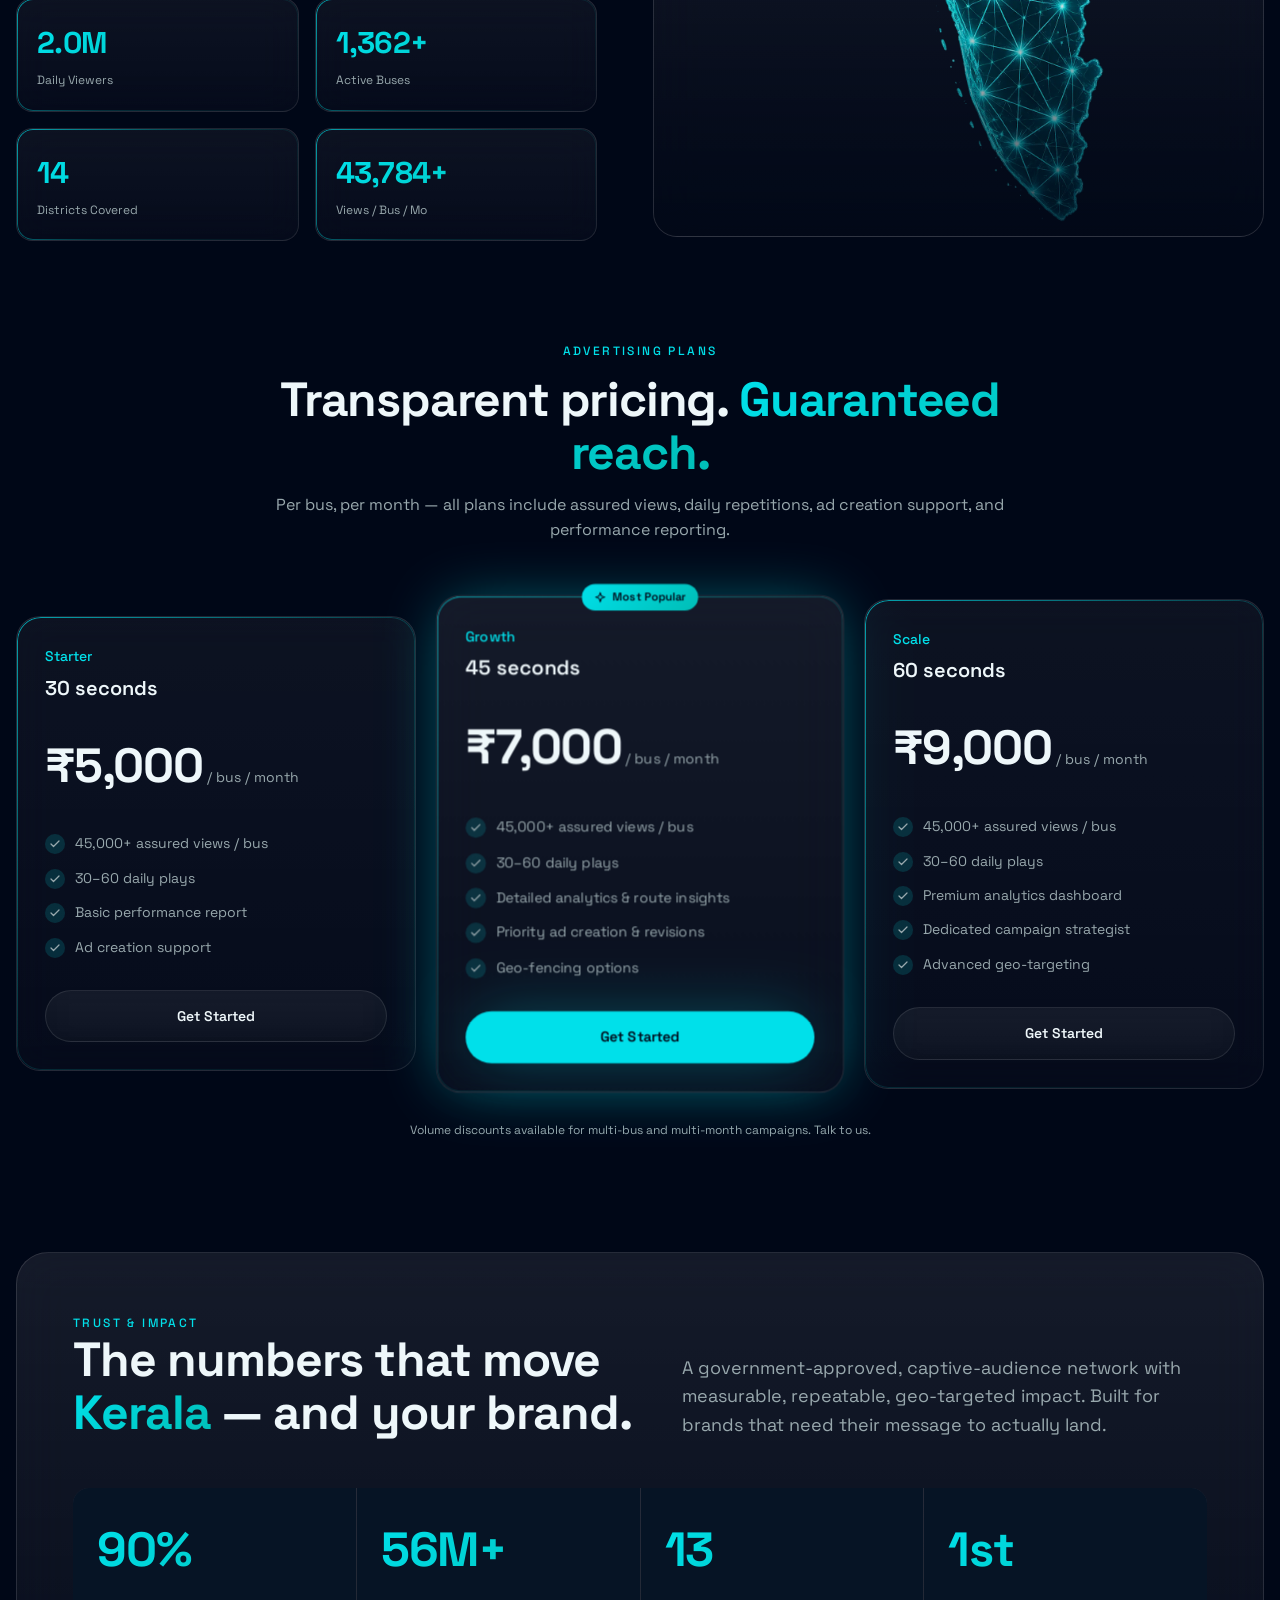
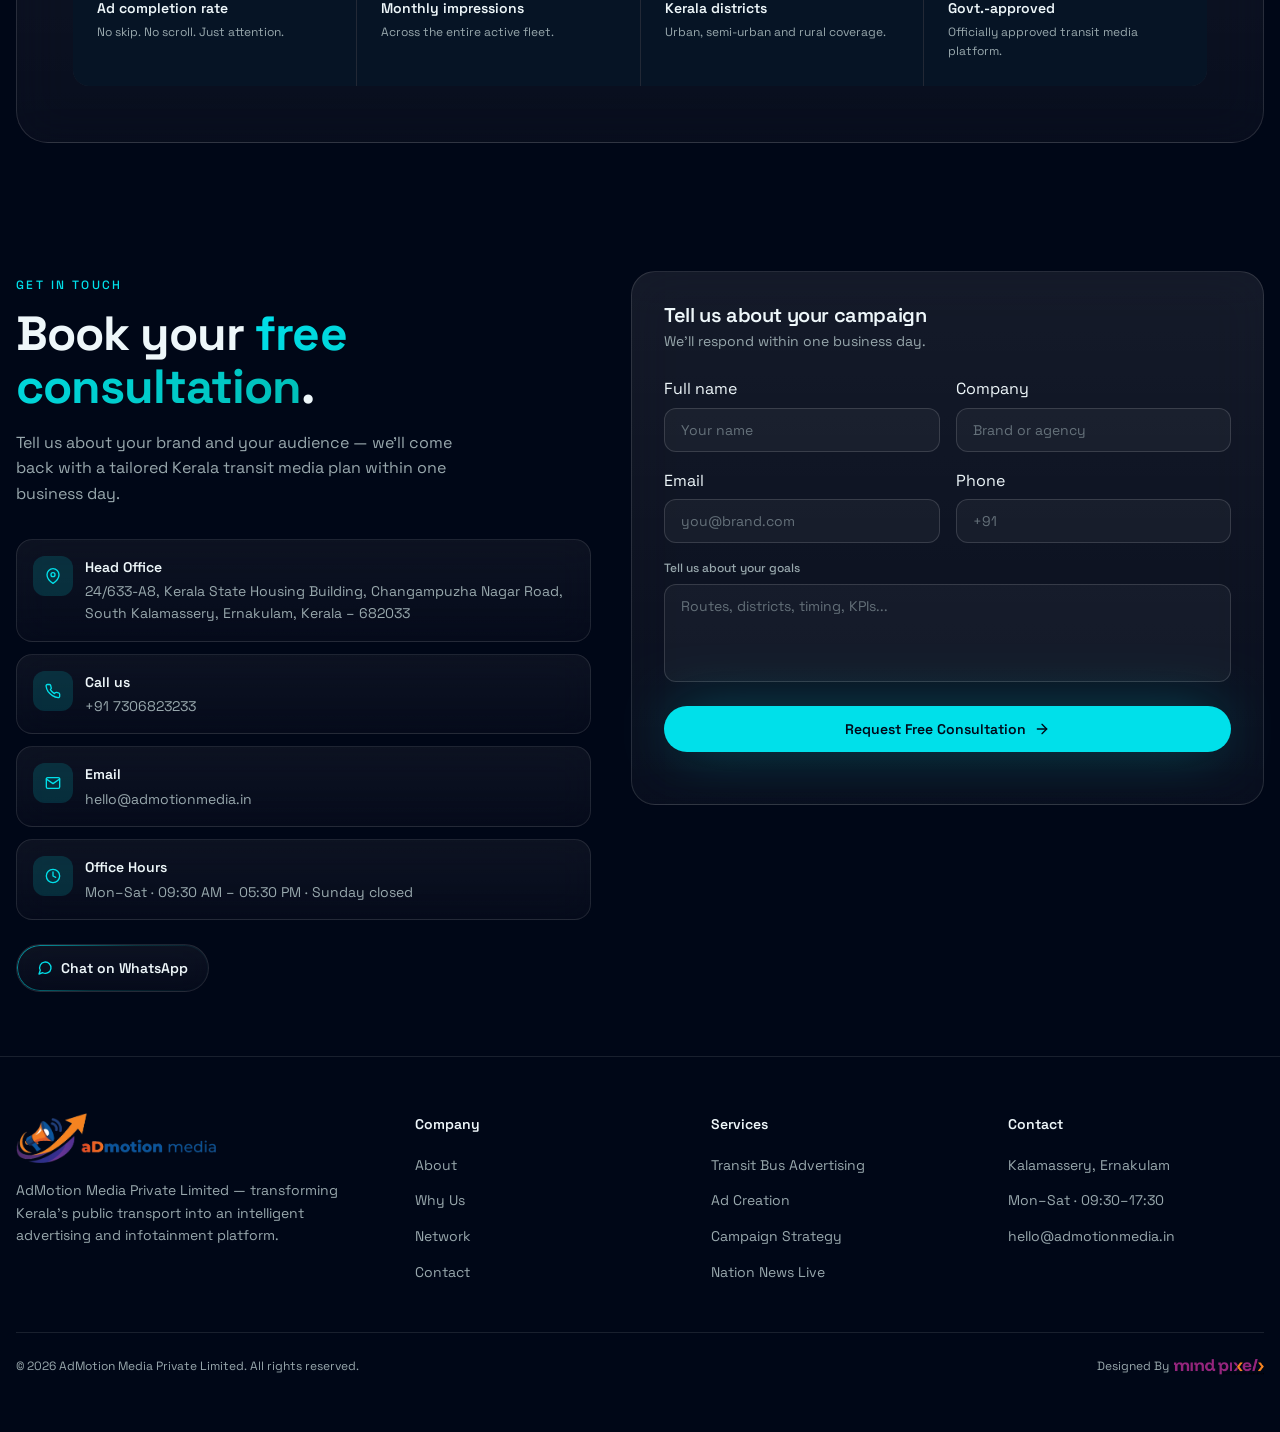
==== commit de562cb2: "feat : seo contents" ====
--- a/index.html
+++ b/index.html
@@ -4,14 +4,15 @@
 <head>
   <meta charset="UTF-8" />
   <meta name="viewport" content="width=device-width, initial-scale=1.0" />
-  <title>aDmotion Media — Kerala's Largest Transit Media Network</title>
+  <title>Bus Advertising in Kerala | Transit Media Network | aDmotion Media</title>
   <link rel="canonical" href="https://admotionmedia.in" />
   <meta name="description"
-    content="Transform Kerala's public transport into a powerful digital advertising and intelligent infotainment platform. 2.1M+ daily viewers across 1,400+ buses." />
-  <meta property="og:title" content="aDmotion Media — Kerala's Largest Transit Media Network" />
+    content="Reach 2.1M+ daily viewers with Kerala's largest transit media network. Government-approved bus advertising, digital transit ads, infotainment screens, and geo-targeted campaigns across 1,400+ buses." />
+  <meta property="og:title" content="Bus Advertising in Kerala | Transit Media Network | aDmotion Media" />
   <meta property="og:description"
-    content="Government-approved transit advertising across 1,400+ buses in Kerala. Unskippable ads, real-time analytics, statewide reach." />
-
+    content="Reach 2.1M+ daily viewers with Kerala's largest transit media network. Government-approved bus advertising, digital transit ads, infotainment screens, and geo-targeted campaigns across 1,400+ buses." />
+
+  <link rel="canonical" href="https://admotionmedia.in/" />
   <link rel="shortcut icon" type="image/x-icon" href="assets/fav-icon.png" />
   <link rel="preconnect" href="https://fonts.googleapis.com" />
   <link rel="preconnect" href="https://fonts.gstatic.com" crossorigin />
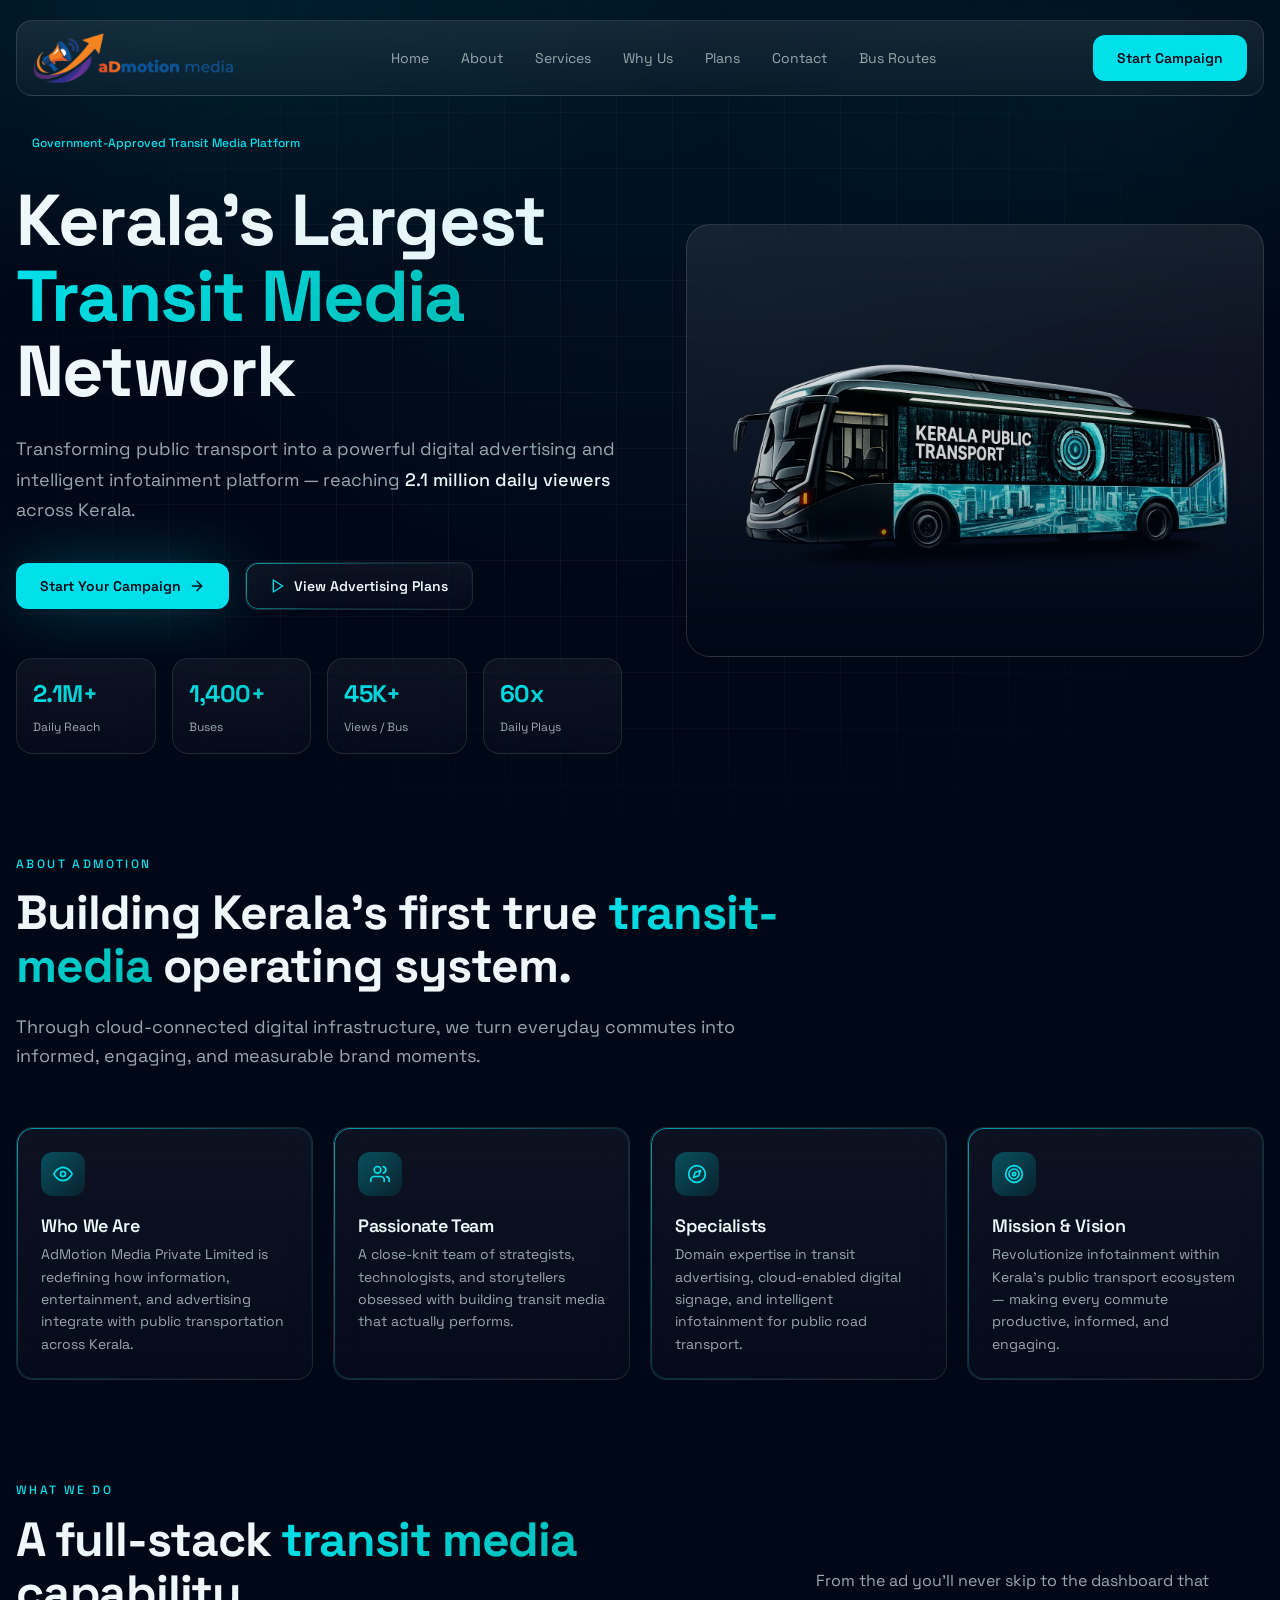
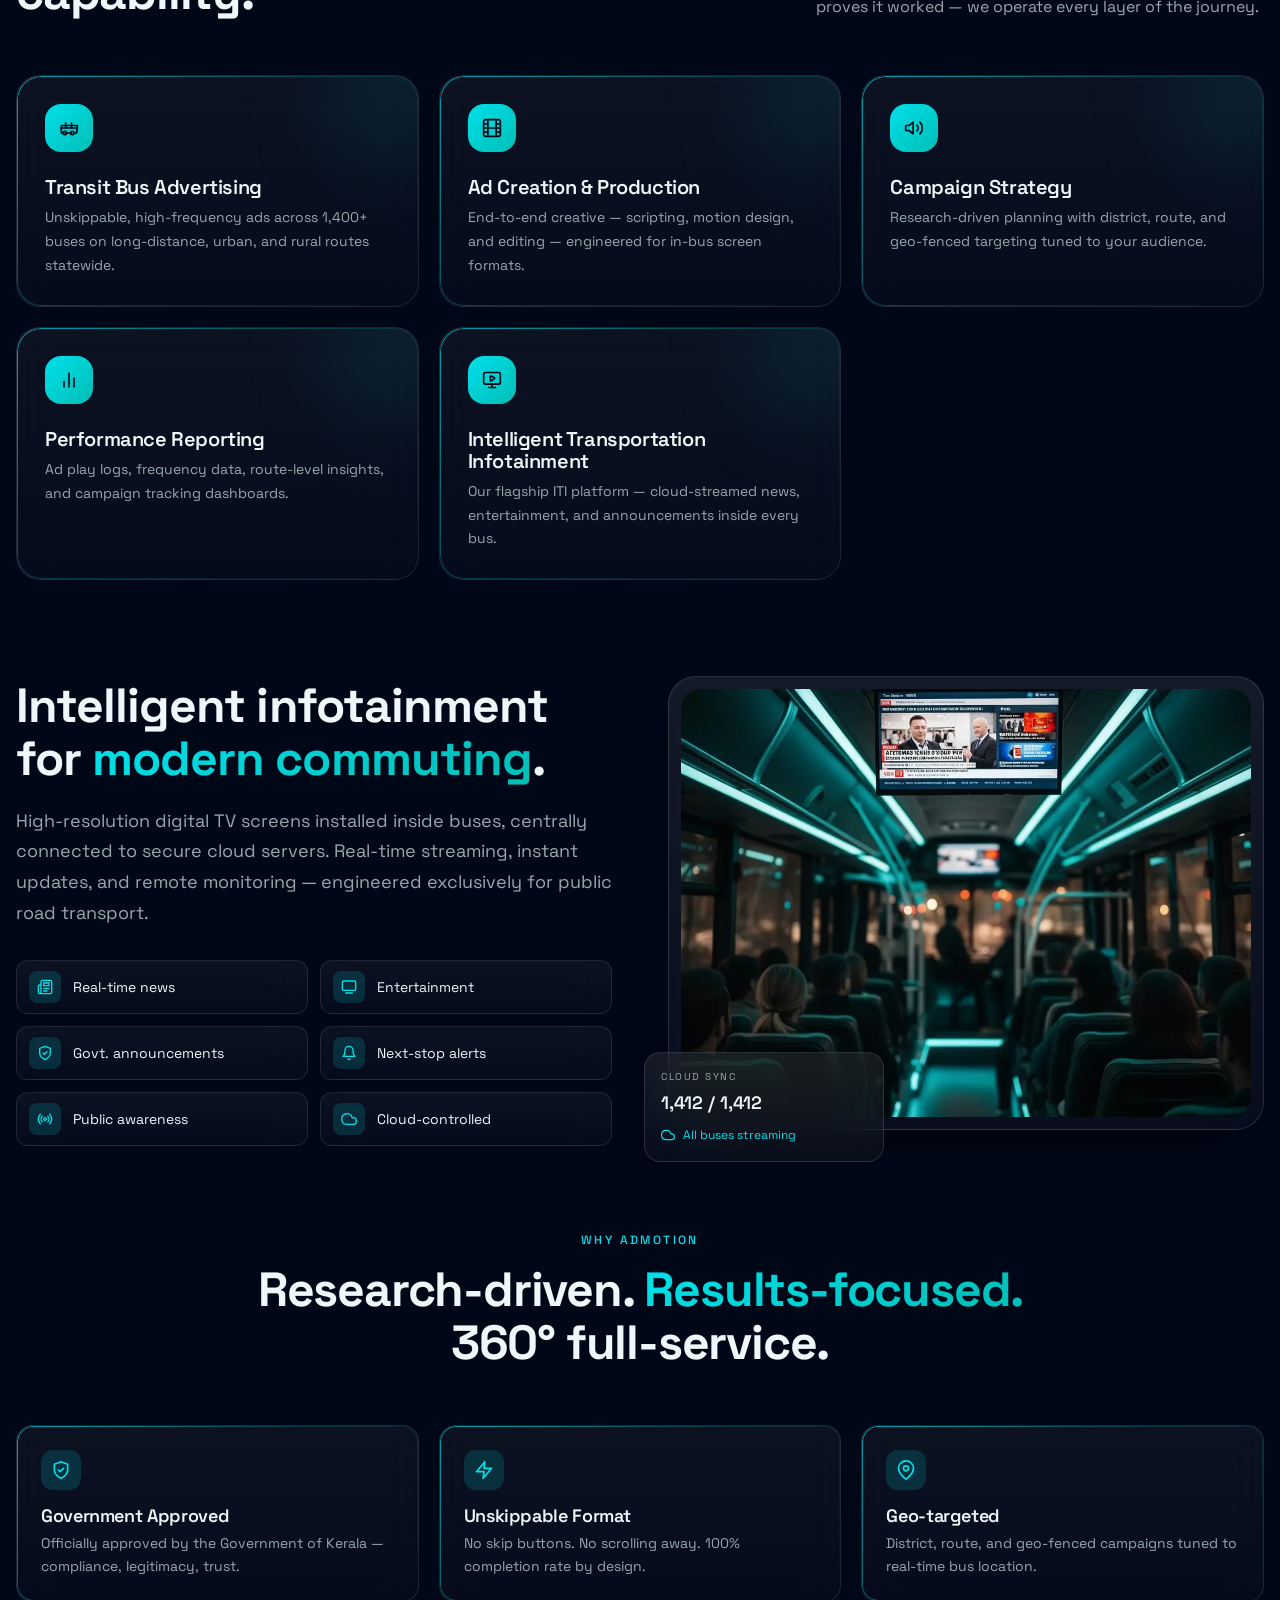
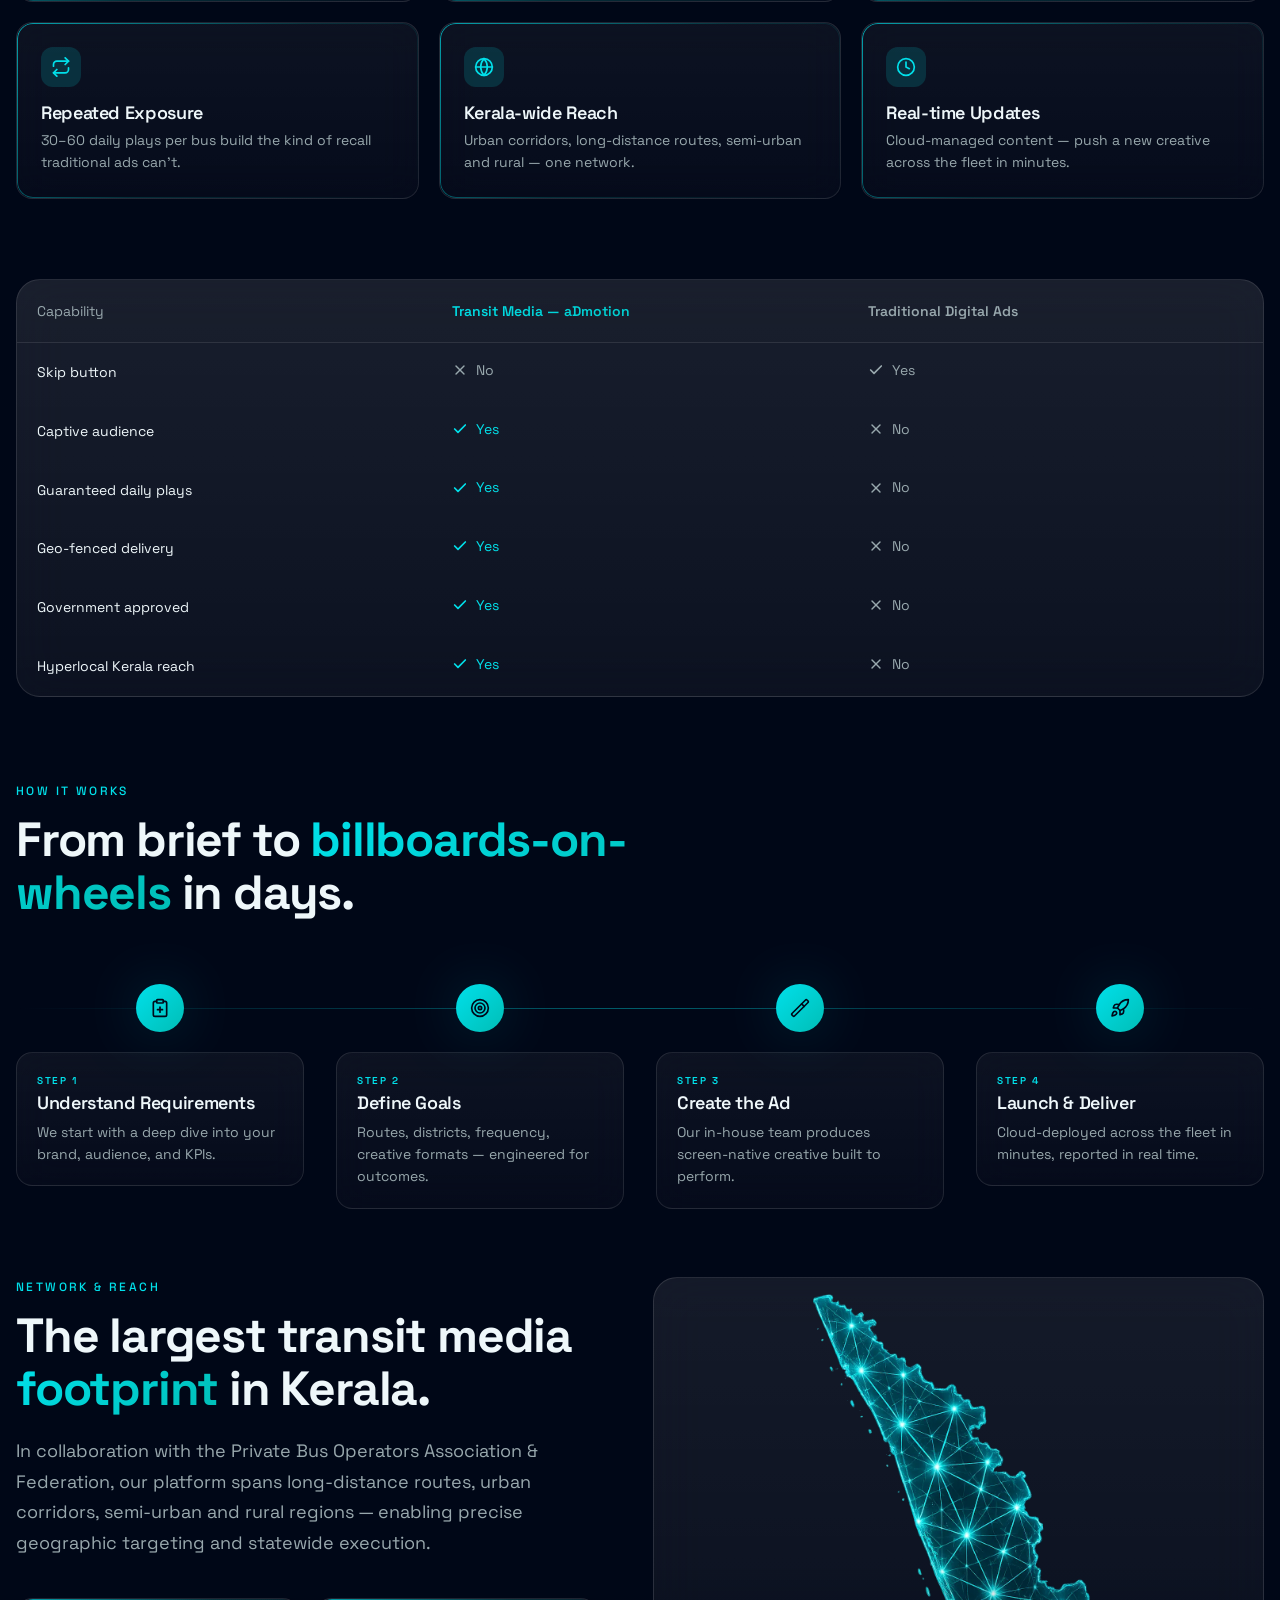
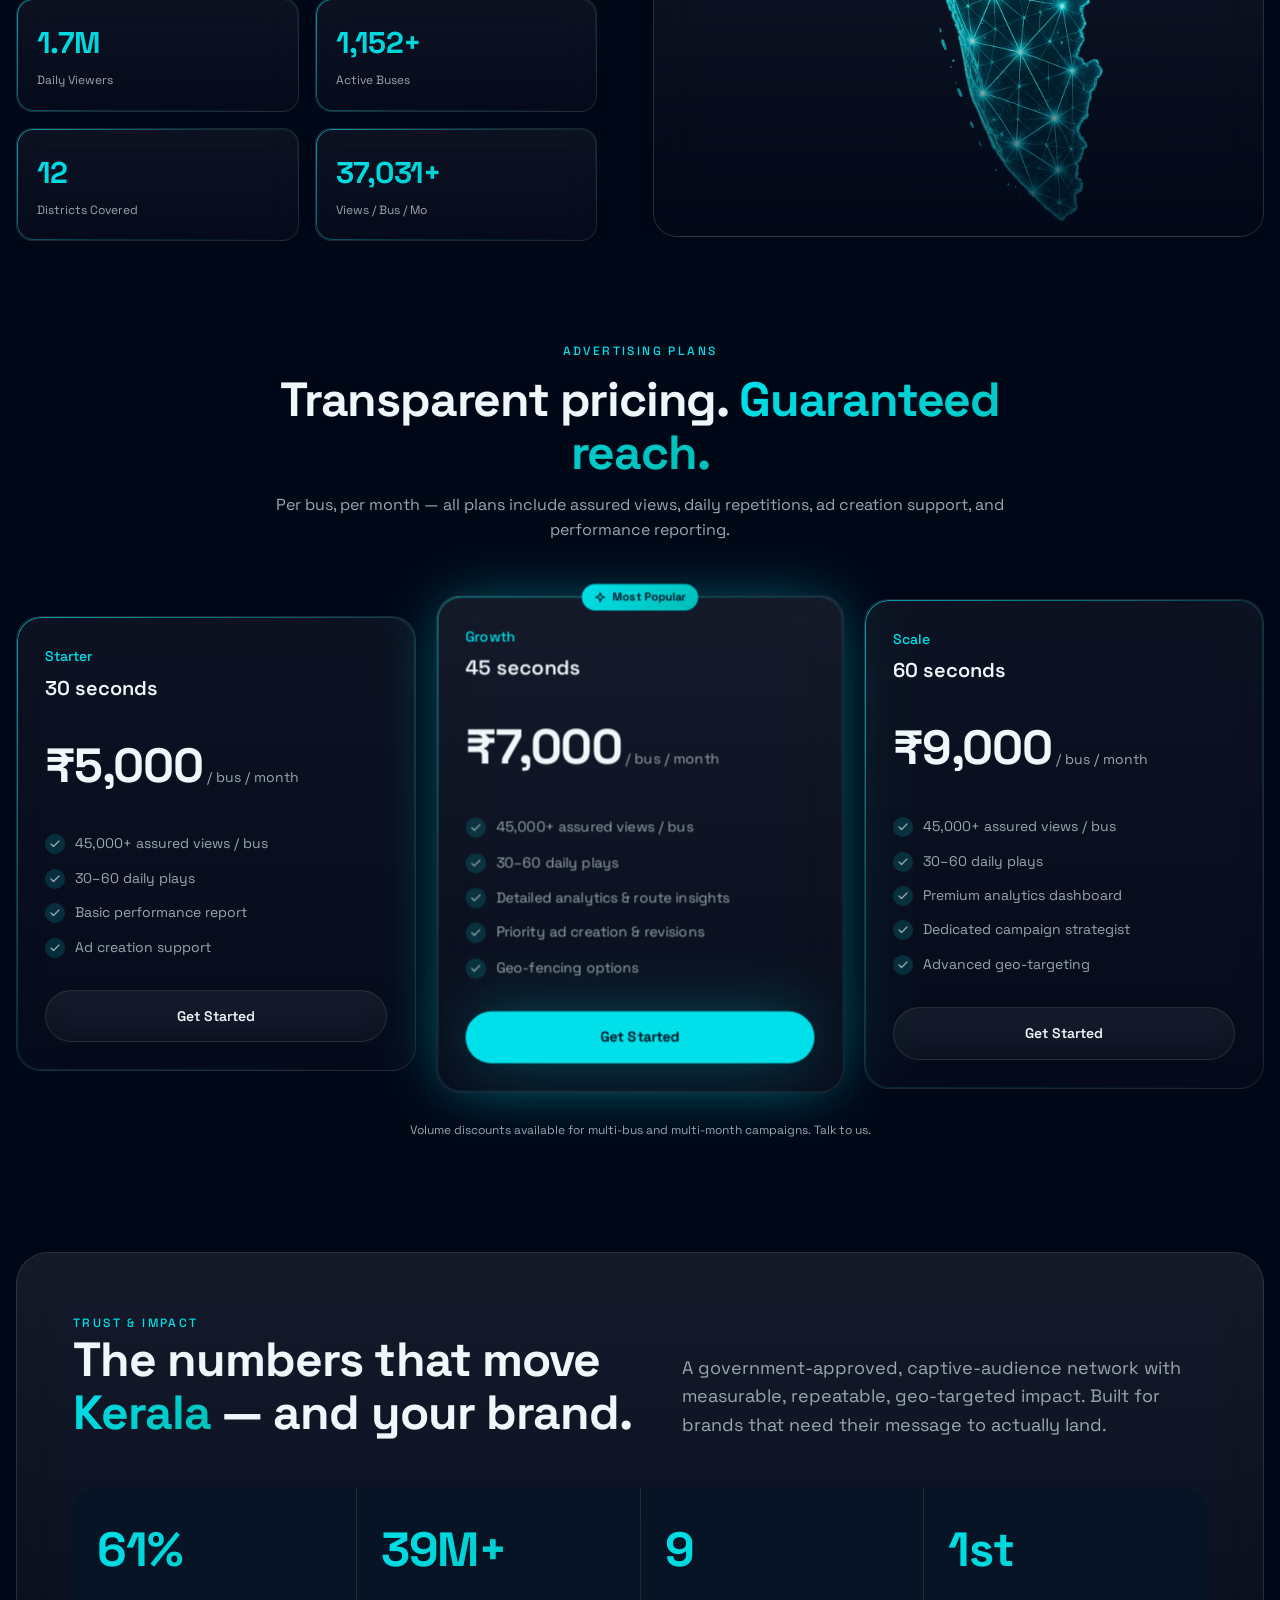
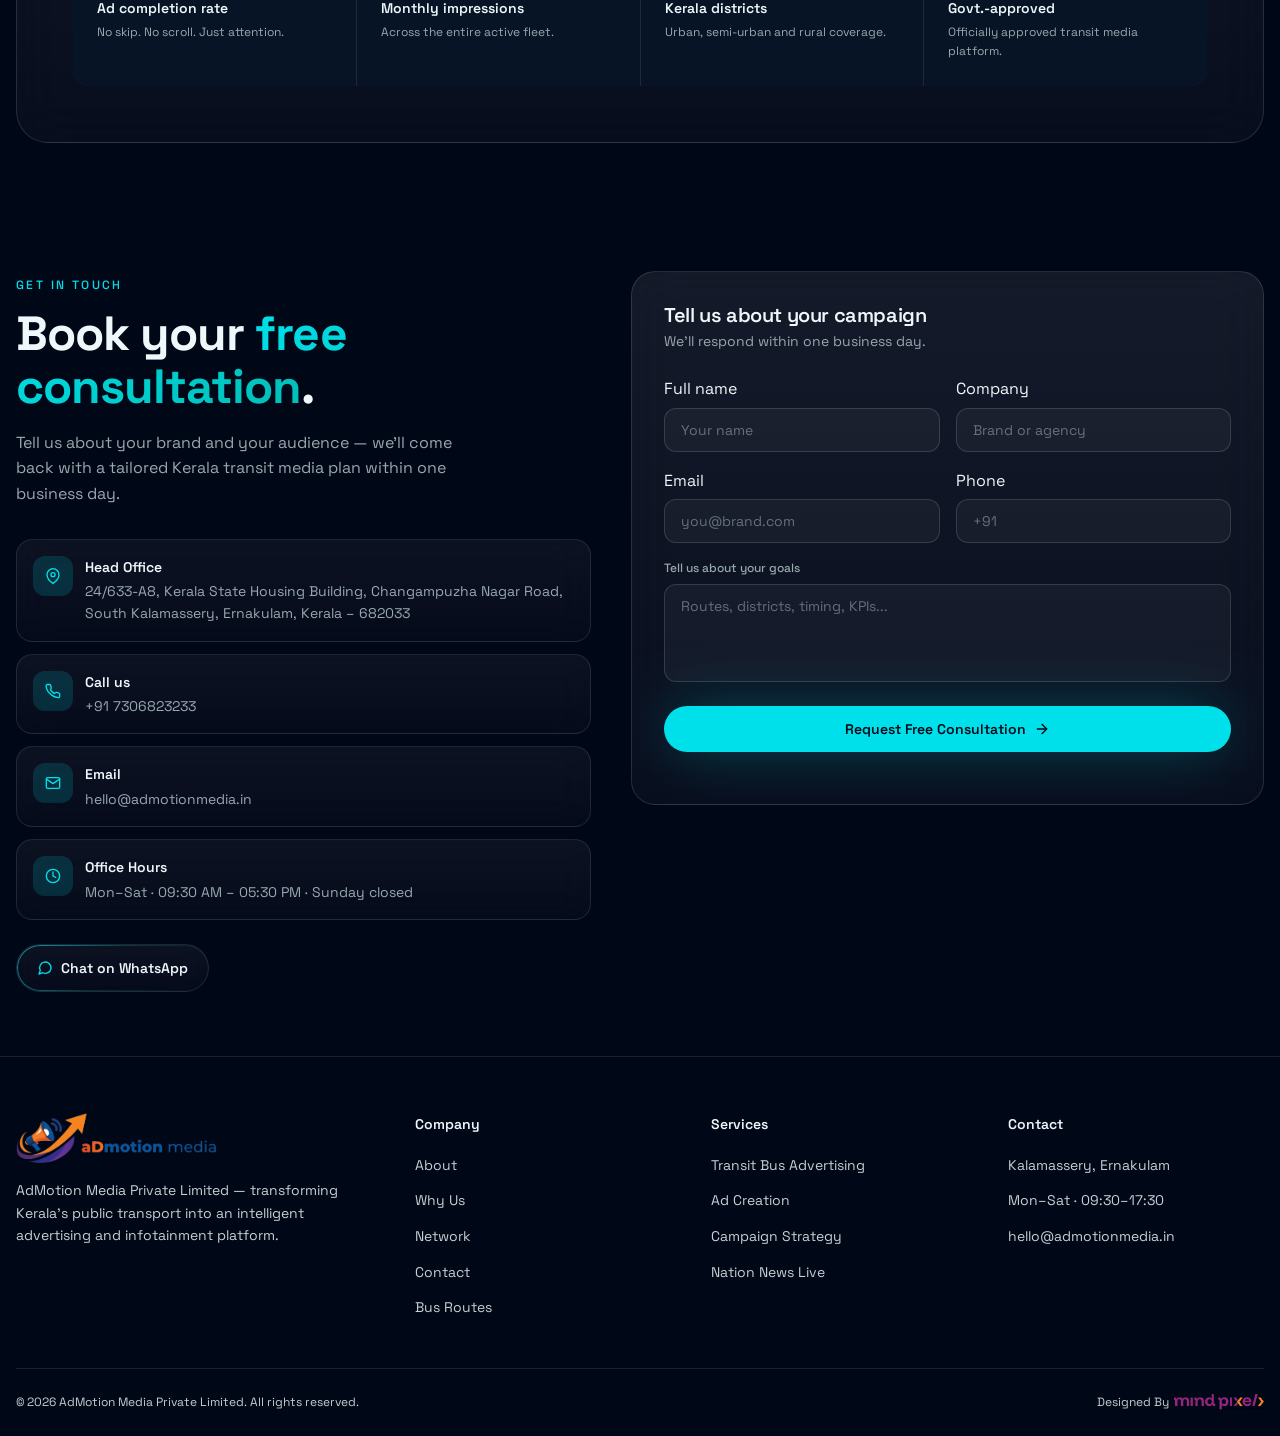
==== commit e4f2beb3: "feat: add bus route directory application with new data, styles, and scripts" ====
--- a/index.html
+++ b/index.html
@@ -5,14 +5,12 @@
   <meta charset="UTF-8" />
   <meta name="viewport" content="width=device-width, initial-scale=1.0" />
   <title>Bus Advertising in Kerala | Transit Media Network | aDmotion Media</title>
-  <link rel="canonical" href="https://admotionmedia.in" />
+  <link rel="canonical" href="https://admotionmedia.in/" />
   <meta name="description"
-    content="Reach 2.1M+ daily viewers with Kerala's largest transit media network. Government-approved bus advertising, digital transit ads, infotainment screens, and geo-targeted campaigns across 1,400+ buses." />
+    content="Reach 2.1M+ daily viewers with Kerala's largest transit media network. Government-approved bus advertising, digital transit screens, and geo-targeted campaigns across 1,400+ buses." />
   <meta property="og:title" content="Bus Advertising in Kerala | Transit Media Network | aDmotion Media" />
   <meta property="og:description"
-    content="Reach 2.1M+ daily viewers with Kerala's largest transit media network. Government-approved bus advertising, digital transit ads, infotainment screens, and geo-targeted campaigns across 1,400+ buses." />
-
-  <link rel="canonical" href="https://admotionmedia.in/" />
+    content="Reach 2.1M+ daily viewers with Kerala's largest transit media network. Government-approved bus advertising, digital transit screens, and geo-targeted campaigns across 1,400+ buses." />
   <link rel="shortcut icon" type="image/x-icon" href="assets/fav-icon.png" />
   <link rel="preconnect" href="https://fonts.googleapis.com" />
   <link rel="preconnect" href="https://fonts.gstatic.com" crossorigin />
@@ -30,11 +28,13 @@
           </span>
         </a>
         <ul class="nav-links">
+          <li><a href="#home">Home</a></li>
           <li><a href="#about">About</a></li>
           <li><a href="#services">Services</a></li>
           <li><a href="#why">Why Us</a></li>
           <li><a href="#plans">Plans</a></li>
           <li><a href="#contact">Contact</a></li>
+          <li><a href="bus-route">Bus Routes</a></li>
         </ul>
         <a href="#contact" class="nav-cta btn-primary">Start Campaign</a>
         <button class="nav-menu-btn glass" id="menu-btn" aria-label="Menu">
@@ -42,11 +42,13 @@
       </nav>
       <div class="nav-mobile glass-strong" id="nav-mobile">
         <ul>
+          <li><a href="#home" class="mobile-link">Home</a></li>
           <li><a href="#about" class="mobile-link">About</a></li>
           <li><a href="#services" class="mobile-link">Services</a></li>
           <li><a href="#why" class="mobile-link">Why Us</a></li>
           <li><a href="#plans" class="mobile-link">Plans</a></li>
           <li><a href="#contact" class="mobile-link">Contact</a></li>
+          <li><a href="bus-route" class="mobile-link">Bus Routes</a></li>
           <li><a href="#contact" class="mobile-cta mobile-link">Start Campaign</a></li>
         </ul>
       </div>
@@ -987,6 +989,7 @@
             <li><a href="#why">Why Us</a></li>
             <li><a href="#network">Network</a></li>
             <li><a href="#contact">Contact</a></li>
+            <li><a href="bus-route">Bus Routes</a></li>
           </ul>
         </div>
         <div class="footer-col">
@@ -1017,18 +1020,19 @@
     </div>
   </footer>
 
-  <script src="js/main.js" defer></script>
+  <script src="js/main.js?v=1.0.2" defer></script>
   <script>
     document.getElementById('contact-form').addEventListener('submit', async function (e) {
 
       e.preventDefault();
 
-      const form = this;
+      const form      = this;
       const submitBtn = document.getElementById('submit-btn');
       const messageBox = document.getElementById('form-message');
-
-      submitBtn.disabled = true;
-      submitBtn.innerText = 'Sending...';
+      const originalHTML = submitBtn.innerHTML;
+
+      submitBtn.disabled  = true;
+      submitBtn.innerText = 'Sending…';
 
       try {
 
@@ -1041,25 +1045,23 @@
 
         if (data.status === 'success') {
 
-          messageBox.innerHTML =
-            '<div class="success-message">' + data.message + '</div>';
-
+          messageBox.innerHTML = '<div class="success-message">' + data.message + '</div>';
           form.reset();
 
         } else {
 
-          messageBox.innerHTML =
-            '<div class="error-message">' + data.message + '</div>';
+          // Show debug info if available (remove "data.debug" part in production)
+          const debugInfo = data.debug ? '<br><small style="opacity:.6">Server: ' + data.debug + '</small>' : '';
+          messageBox.innerHTML = '<div class="error-message">' + data.message + debugInfo + '</div>';
         }
 
       } catch (error) {
 
-        messageBox.innerHTML =
-          '<div class="error-message">Something went wrong. Please try again.</div>';
+        messageBox.innerHTML = '<div class="error-message">Something went wrong. Please try again.</div>';
       }
 
-      submitBtn.disabled = false;
-      submitBtn.innerHTML = 'Request Free Consultation';
+      submitBtn.disabled  = false;
+      submitBtn.innerHTML = originalHTML; // Restore full button content including icon
     });
   </script>
 
--- a/css/styles.css
+++ b/css/styles.css
@@ -3,7 +3,7 @@
    ============================================================ */
 
 /* ---------- Google Font Import ---------- */
-@import url('https://fonts.googleapis.com/css2?family=Space+Grotesk:wght@300;400;500;600;700&display=swap');
+@import url('https://fonts.googleapis.com/css2?family=Inter:wght@400;500;600;700&family=Space+Grotesk:wght@300;400;500;600;700&display=swap');
 
 /* ---------- CSS Variables ---------- */
 :root {
@@ -359,6 +359,25 @@
   color: var(--foreground);
 }
 
+/* Active page link (current page highlight) */
+.nav-link-active {
+  color: var(--primary) !important;
+  font-weight: 600;
+  position: relative;
+}
+
+.nav-link-active::after {
+  content: '';
+  position: absolute;
+  bottom: -4px;
+  left: 0;
+  right: 0;
+  height: 2px;
+  border-radius: 2px;
+  background: var(--primary);
+  opacity: 0.7;
+}
+
 .nav-cta {
   display: none;
   align-items: center;
@@ -2008,7 +2027,7 @@
 footer {
   position: relative;
   border-top: 1px solid oklch(1 0 0 / 0.1);
-  padding-block: 3.5rem;
+  padding-block: 3.5rem 1.5rem;
 }
 
 .footer-grid {
@@ -2026,7 +2045,7 @@
   margin-top: 1rem;
   max-width: 24rem;
   font-size: 0.875rem;
-  color: var(--muted-foreground);
+  color: oklch(0.85 0.01 220);
 }
 
 .footer-socials {
@@ -2041,7 +2060,7 @@
   width: 2.25rem;
   height: 2.25rem;
   border-radius: 9999px;
-  color: var(--muted-foreground);
+  color: oklch(0.85 0.01 220);
   transition: color 0.2s;
 }
 
@@ -2057,6 +2076,7 @@
 .footer-col-title {
   font-size: 0.875rem;
   font-weight: 600;
+  color: var(--foreground);
 }
 
 .footer-col ul {
@@ -2067,12 +2087,12 @@
 
 .footer-col a {
   font-size: 0.875rem;
-  color: var(--muted-foreground);
+  color: oklch(0.85 0.01 220);
   transition: color 0.2s;
 }
 
 .footer-col a:hover {
-  color: var(--foreground);
+  color: var(--cyan);
 }
 
 .footer-bottom {
@@ -2085,7 +2105,7 @@
   align-items: center;
   justify-content: space-between;
   font-size: 0.75rem;
-  color: var(--muted-foreground);
+  color: oklch(0.85 0.01 220);
 }
 
 @media (min-width: 768px) {
@@ -2296,4 +2316,766 @@
   .footer-bottom {
     text-align: center;
   }
+}
+
+/* ============================================================
+   BUS ROUTE PAGE
+   ============================================================ */
+
+/* PAGE HEADER */
+.br-page-header {
+  text-align: center;
+  padding: 170px 20px 36px;
+}
+
+.br-page-header h1 {
+  font-family: 'Space Grotesk', sans-serif;
+  font-size: clamp(28px, 5vw, 48px);
+  font-weight: 700;
+  line-height: 1.1;
+}
+
+.br-page-header h1 span {
+  color: var(--primary);
+}
+
+.br-page-header p {
+  color: var(--muted-foreground);
+  margin-top: 10px;
+  font-size: 15px;
+}
+
+/* SEARCH CONTAINER & DROPDOWN */
+.br-search-container {
+  max-width: 640px;
+  margin: 0 auto 32px;
+  padding: 0 20px;
+  display: flex;
+  gap: 12px;
+  flex-wrap: wrap;
+}
+
+.br-select-wrap {
+  flex: 1;
+  min-width: 180px;
+  position: relative;
+}
+
+.br-select-wrap select {
+  width: 100%;
+  background: var(--muted);
+  border: 1.5px solid var(--border);
+  color: var(--foreground);
+  padding: 13px 40px 13px 18px;
+  border-radius: 10px;
+  font-size: 14px;
+  font-family: 'Space Grotesk', sans-serif;
+  outline: none;
+  cursor: pointer;
+  appearance: none;
+  -webkit-appearance: none;
+  transition: border-color 0.2s, box-shadow 0.2s;
+}
+
+.br-select-wrap select:focus {
+  border-color: var(--primary);
+  box-shadow: 0 0 0 3px oklch(0.82 0.15 200 / 0.15);
+}
+
+.br-select-wrap select option {
+  background: var(--card);
+  color: var(--foreground);
+}
+
+.br-select-wrap .select-arrow {
+  position: absolute;
+  right: 18px;
+  top: 50%;
+  transform: translateY(-50%);
+  color: var(--muted-foreground);
+  pointer-events: none;
+  font-size: 10px;
+  opacity: 0.6;
+}
+
+.br-search-wrap-inner {
+  flex: 1.5;
+  min-width: 260px;
+  position: relative;
+}
+
+.br-search-wrap-inner input {
+  width: 100%;
+  background: var(--muted);
+  border: 1.5px solid var(--border);
+  color: var(--foreground);
+  padding: 13px 48px 13px 18px;
+  border-radius: 10px;
+  font-size: 14px;
+  font-family: 'Space Grotesk', sans-serif;
+  outline: none;
+  transition: border-color 0.2s, box-shadow 0.2s;
+}
+
+.br-search-wrap-inner input:focus {
+  border-color: var(--primary);
+  box-shadow: 0 0 0 3px oklch(0.82 0.15 200 / 0.15);
+}
+
+.br-search-wrap-inner input::placeholder {
+  color: var(--muted-foreground);
+  opacity: 0.6;
+}
+
+.br-search-wrap-inner .br-search-icon {
+  position: absolute;
+  right: 18px;
+  top: 50%;
+  transform: translateY(-50%);
+  color: var(--muted-foreground);
+  pointer-events: none;
+}
+
+.br-search-count {
+  text-align: center;
+  font-size: 13px;
+  color: var(--muted-foreground);
+  margin-bottom: 20px;
+  min-height: 18px;
+}
+
+.br-search-count b {
+  color: var(--primary);
+}
+
+/* BREADCRUMB */
+.br-breadcrumb {
+  display: flex;
+  align-items: center;
+  flex-wrap: wrap;
+  gap: 6px;
+  font-size: 13px;
+  color: var(--muted-foreground);
+  margin-bottom: 28px;
+  padding: 10px 0;
+  border-bottom: 1px solid var(--border);
+}
+
+.br-breadcrumb .crumb {
+  cursor: pointer;
+  color: var(--primary);
+  transition: opacity 0.2s;
+  white-space: nowrap;
+}
+
+.br-breadcrumb .crumb:hover {
+  opacity: 0.7;
+}
+
+.br-breadcrumb .sep {
+  color: var(--muted-foreground);
+  opacity: 0.5;
+}
+
+.br-breadcrumb .current {
+  color: var(--foreground);
+  font-weight: 500;
+}
+
+/* SECTION HEADER */
+.br-section-header {
+  display: flex;
+  align-items: center;
+  gap: 12px;
+  margin-bottom: 20px;
+  flex-wrap: wrap;
+}
+
+.br-section-title {
+  font-family: 'Space Grotesk', sans-serif;
+  font-size: 20px;
+  font-weight: 700;
+}
+
+.br-section-badge {
+  font-size: 12px;
+  font-weight: 600;
+  background: oklch(0.82 0.15 200 / 0.12);
+  color: var(--primary);
+  border: 1px solid oklch(0.82 0.15 200 / 0.3);
+  padding: 3px 10px;
+  border-radius: 20px;
+}
+
+/* BACK BUTTON */
+.br-back-btn {
+  display: inline-flex;
+  align-items: center;
+  gap: 7px;
+  background: var(--muted);
+  border: 1.5px solid var(--border);
+  color: var(--muted-foreground);
+  font-size: 13px;
+  font-weight: 500;
+  font-family: 'Space Grotesk', sans-serif;
+  padding: 7px 14px;
+  border-radius: 8px;
+  cursor: pointer;
+  transition: background 0.2s, border-color 0.2s, color 0.2s, transform 0.15s;
+  margin-right: 4px;
+}
+
+.br-back-btn:hover {
+  background: var(--secondary);
+  border-color: var(--primary);
+  color: var(--primary);
+  transform: translateX(-2px);
+}
+
+.br-back-btn svg {
+  flex-shrink: 0;
+  transition: transform 0.15s;
+}
+
+.br-back-btn:hover svg {
+  transform: translateX(-2px);
+}
+
+/* GRIDS */
+.br-districts-grid {
+  display: grid;
+  grid-template-columns: repeat(auto-fill, minmax(270px, 1fr));
+  gap: 20px;
+}
+
+.br-routes-grid {
+  display: grid;
+  grid-template-columns: repeat(auto-fill, minmax(290px, 1fr));
+  gap: 18px;
+}
+
+.br-buses-grid {
+  display: grid;
+  grid-template-columns: repeat(auto-fill, minmax(330px, 1fr));
+  gap: 18px;
+}
+
+/* DISTRICT CARD */
+.district-card {
+  background: var(--card);
+  border: 1.5px solid var(--border);
+  border-radius: var(--radius);
+  padding: 28px 48px 24px 24px;
+  cursor: pointer;
+  transition: background 0.2s, border-color 0.2s, transform 0.15s;
+  position: relative;
+  overflow: hidden;
+}
+
+.district-card::before {
+  content: '';
+  position: absolute;
+  top: 0;
+  left: 0;
+  right: 0;
+  height: 3px;
+  background: linear-gradient(90deg, var(--primary), transparent);
+  opacity: 0;
+  transition: opacity 0.2s;
+}
+
+.district-card:hover {
+  background: var(--secondary);
+  border-color: oklch(1 0 0 / 0.18);
+  transform: translateY(-2px);
+}
+
+.district-card:hover::before {
+  opacity: 1;
+}
+
+.district-card.has-data {
+  border-color: oklch(0.82 0.15 200 / 0.25);
+}
+
+.district-card.has-data::after {
+  content: 'Data available';
+  position: absolute;
+  top: 12px;
+  right: 12px;
+  font-size: 9px;
+  font-weight: 600;
+  text-transform: uppercase;
+  letter-spacing: 0.05em;
+  color: var(--primary);
+  background: oklch(0.82 0.15 200 / 0.12);
+  border: 1px solid oklch(0.82 0.15 200 / 0.3);
+  padding: 2px 6px;
+  border-radius: 4px;
+}
+
+.district-card h3 {
+  font-family: 'Space Grotesk', sans-serif;
+  font-size: 16px;
+  font-weight: 600;
+  margin-bottom: 12px;
+  color: var(--foreground);
+}
+
+.district-meta {
+  display: flex;
+  flex-direction: column;
+  gap: 6px;
+}
+
+.district-meta-item {
+  display: flex;
+  align-items: center;
+  justify-content: space-between;
+  gap: 8px;
+}
+
+.meta-label {
+  font-size: 11px;
+  color: oklch(0.85 0.01 220);
+  font-weight: 500;
+  text-transform: uppercase;
+  letter-spacing: 0.04em;
+  opacity: 0.85;
+}
+
+.meta-value {
+  font-size: 13px;
+  font-weight: 600;
+  color: var(--primary);
+  background: oklch(0.82 0.15 200 / 0.1);
+  border: 1px solid oklch(0.82 0.15 200 / 0.3);
+  padding: 1px 8px;
+  border-radius: 20px;
+  min-width: 28px;
+  text-align: center;
+}
+
+.meta-value.dim {
+  color: oklch(0.85 0.01 220);
+  background: transparent;
+  border-color: var(--border);
+}
+
+.district-arrow {
+  position: absolute;
+  right: 16px;
+  top: 50%;
+  transform: translateY(-50%);
+  color: oklch(0.85 0.01 220);
+  font-size: 20px;
+  transition: color 0.2s, right 0.15s;
+}
+
+.district-card:hover .district-arrow {
+  color: var(--primary);
+  right: 12px;
+}
+
+/* ROUTE CARD */
+.route-card {
+  background: var(--card);
+  border: 1.5px solid var(--border);
+  border-radius: var(--radius);
+  padding: 24px 44px 20px 22px;
+  cursor: pointer;
+  transition: background 0.2s, border-color 0.2s, transform 0.15s;
+  position: relative;
+}
+
+.route-card:hover {
+  background: var(--secondary);
+  border-color: oklch(1 0 0 / 0.18);
+  transform: translateY(-2px);
+}
+
+.route-card h3 {
+  font-family: 'Space Grotesk', sans-serif;
+  font-size: 16px;
+  font-weight: 600;
+  margin-bottom: 12px;
+  color: var(--foreground);
+}
+
+.route-card .district-arrow {
+  position: absolute;
+  right: 16px;
+  top: 50%;
+  transform: translateY(-50%);
+  color: oklch(0.85 0.01 220);
+  font-size: 20px;
+  transition: color 0.2s, right 0.15s;
+}
+
+.route-card:hover .district-arrow {
+  color: var(--primary);
+  right: 12px;
+}
+
+/* BUS CARD */
+.bus-card {
+  background: var(--card);
+  border: 1.5px solid var(--border);
+  border-radius: var(--radius);
+  padding: 22px 24px;
+  cursor: pointer;
+  transition: background 0.2s, border-color 0.2s, transform 0.15s;
+}
+
+.bus-card:hover {
+  background: var(--secondary);
+  border-color: oklch(1 0 0 / 0.18);
+  transform: translateY(-2px);
+}
+
+.bus-card-name {
+  font-family: 'Space Grotesk', sans-serif;
+  font-size: 16px;
+  font-weight: 600;
+  display: flex;
+  align-items: center;
+  gap: 8px;
+  margin-bottom: 10px;
+}
+
+.sl-badge {
+  font-size: 10px;
+  font-weight: 600;
+  background: oklch(0.82 0.15 200 / 0.12);
+  color: var(--primary);
+  border: 1px solid oklch(0.82 0.15 200 / 0.3);
+  padding: 2px 6px;
+  border-radius: 4px;
+  flex-shrink: 0;
+}
+
+.bus-card-reg {
+  font-size: 13px;
+  color: oklch(0.85 0.01 220);
+  font-family: monospace;
+  letter-spacing: 0.03em;
+  display: flex;
+  align-items: center;
+  gap: 5px;
+  margin-bottom: 10px;
+}
+
+.route-stops {
+  display: flex;
+  flex-wrap: wrap;
+  gap: 5px;
+  margin-top: 8px;
+}
+
+.stop-tag {
+  font-size: 12px;
+  background: var(--muted);
+  border: 1px solid var(--border);
+  color: var(--foreground);
+  padding: 3px 8px;
+  border-radius: 4px;
+}
+
+/* BUS DETAIL */
+.bus-detail-card {
+  background: var(--card);
+  border: 1.5px solid var(--border);
+  border-radius: var(--radius);
+  padding: 40px;
+  max-width: 800px;
+}
+
+.bus-detail-header {
+  display: flex;
+  align-items: flex-start;
+  gap: 20px;
+  margin-bottom: 32px;
+  padding-bottom: 24px;
+  border-bottom: 1px solid var(--border);
+}
+
+.bus-icon {
+  width: 60px;
+  height: 60px;
+  flex-shrink: 0;
+  background: oklch(0.82 0.15 200 / 0.12);
+  border: 1.5px solid oklch(0.82 0.15 200 / 0.3);
+  border-radius: 14px;
+  display: flex;
+  align-items: center;
+  justify-content: center;
+  color: var(--primary);
+}
+
+.bus-detail-name {
+  font-family: 'Space Grotesk', sans-serif;
+  font-size: 26px;
+  font-weight: 700;
+  margin-bottom: 8px;
+}
+
+.bus-detail-reg {
+  font-size: 18px;
+  color: var(--primary);
+  font-weight: 600;
+  letter-spacing: 0.04em;
+}
+
+.bus-detail-meta {
+  font-size: 14px;
+  color: oklch(0.85 0.01 220);
+  margin-top: 6px;
+}
+
+.detail-section {
+  margin-bottom: 24px;
+}
+
+.detail-section-label {
+  font-size: 12px;
+  font-weight: 600;
+  text-transform: uppercase;
+  letter-spacing: 0.06em;
+  color: oklch(0.85 0.01 220);
+  opacity: 0.85;
+  margin-bottom: 12px;
+}
+
+.route-stops-full {
+  display: flex;
+  flex-wrap: wrap;
+  gap: 8px;
+}
+
+.stop-tag-full {
+  font-size: 14px;
+  background: var(--muted);
+  border: 1px solid var(--border);
+  color: var(--foreground);
+  padding: 6px 14px;
+  border-radius: 6px;
+  position: relative;
+}
+
+.stop-tag-full:not(:last-child)::after {
+  content: '→';
+  position: absolute;
+  right: -12px;
+  top: 50%;
+  transform: translateY(-50%);
+  color: oklch(0.85 0.01 220);
+  font-size: 12px;
+  opacity: 0.5;
+}
+
+/* VIEWS */
+.br-view-panel {
+  animation: brFadeIn 0.2s ease;
+}
+
+#view-districts,
+#view-routes,
+#view-buses,
+#view-bus {
+  display: none;
+}
+
+#view-districts.active,
+#view-routes.active,
+#view-buses.active,
+#view-bus.active {
+  display: block;
+}
+
+@keyframes brFadeIn {
+  from {
+    opacity: 0;
+    transform: translateY(6px);
+  }
+
+  to {
+    opacity: 1;
+    transform: translateY(0);
+  }
+}
+
+/* COMING SOON badge */
+.coming-soon {
+  font-size: 9px;
+  font-weight: 600;
+  text-transform: uppercase;
+  letter-spacing: 0.05em;
+  color: var(--muted-foreground);
+  background: var(--muted);
+  border: 1px solid var(--border);
+  padding: 2px 6px;
+  border-radius: 4px;
+  position: absolute;
+  top: 10px;
+  right: 10px;
+}
+
+/* BUS ROUTE PAGE CONTAINER */
+.br-container {
+  max-width: 1280px;
+  margin: 0 auto;
+  padding: 0 20px 80px;
+}
+
+/* Enquiry Modal overlay and form styling */
+.modal-overlay {
+  position: fixed;
+  top: 0;
+  left: 0;
+  right: 0;
+  bottom: 0;
+  background: rgba(10, 19, 36, 0.8);
+  backdrop-filter: blur(12px);
+  -webkit-backdrop-filter: blur(12px);
+  display: flex;
+  align-items: center;
+  justify-content: center;
+  z-index: 1000;
+  padding: 20px;
+  animation: fadeIn 0.25s ease;
+}
+
+.modal-container {
+  position: relative;
+  width: 100%;
+  max-width: 580px;
+  background: var(--card);
+  border: 1.5px solid var(--border);
+  border-radius: var(--radius);
+  padding: 36px;
+  box-shadow: var(--shadow-soft), var(--shadow-glow);
+  animation: slideUp 0.3s cubic-bezier(0.16, 1, 0.3, 1);
+}
+
+.modal-close-btn {
+  position: absolute;
+  top: 20px;
+  right: 20px;
+  font-size: 28px;
+  line-height: 1;
+  color: var(--muted-foreground);
+  cursor: pointer;
+  background: none;
+  border: none;
+  transition: color 0.2s, transform 0.2s;
+  padding: 5px;
+}
+
+.modal-close-btn:hover {
+  color: var(--primary);
+  transform: rotate(90deg);
+}
+
+.modal-header {
+  margin-bottom: 24px;
+}
+
+.modal-header h3 {
+  font-size: 24px;
+  font-weight: 700;
+  color: var(--foreground);
+}
+
+.modal-header h3 span {
+  color: var(--primary);
+}
+
+.modal-header p {
+  font-size: 14px;
+  color: var(--muted-foreground);
+  margin-top: 6px;
+}
+
+/* Route card enquiry action button styling */
+.br-card-action-btn {
+  display: inline-flex;
+  align-items: center;
+  justify-content: center;
+  width: 100%;
+  margin-top: 12px;
+  padding: 8px 12px;
+  background: transparent;
+  border: 1.5px solid oklch(0.82 0.15 200 / 0.3);
+  color: var(--primary);
+  border-radius: 8px;
+  font-size: 12px;
+  font-weight: 600;
+  font-family: inherit;
+  cursor: pointer;
+  transition: all 0.2s;
+  z-index: 2;
+  position: relative;
+}
+
+.br-card-action-btn:hover {
+  background: var(--primary);
+  color: var(--primary-foreground);
+  box-shadow: 0 0 12px oklch(0.82 0.15 200 / 0.3);
+}
+
+/* Animations */
+@keyframes fadeIn {
+  from {
+    opacity: 0;
+  }
+
+  to {
+    opacity: 1;
+  }
+}
+
+@keyframes slideUp {
+  from {
+    opacity: 0;
+    transform: translateY(20px);
+  }
+
+  to {
+    opacity: 1;
+    transform: translateY(0);
+  }
+}
+
+@media (max-width: 768px) {
+  .br-districts-grid {
+    grid-template-columns: repeat(auto-fill, minmax(160px, 1fr));
+  }
+
+  .br-routes-grid {
+    grid-template-columns: 1fr;
+  }
+
+  .br-buses-grid {
+    grid-template-columns: 1fr;
+  }
+
+  .route-card {
+    padding: 18px 36px 16px 16px;
+  }
+
+  .bus-card {
+    padding: 16px 18px;
+  }
+
+  .bus-detail-card {
+    padding: 18px;
+  }
+
+  .stop-tag-full:not(:last-child)::after {
+    display: none;
+  }
+
+  .modal-container {
+    padding: 24px;
+  }
 }
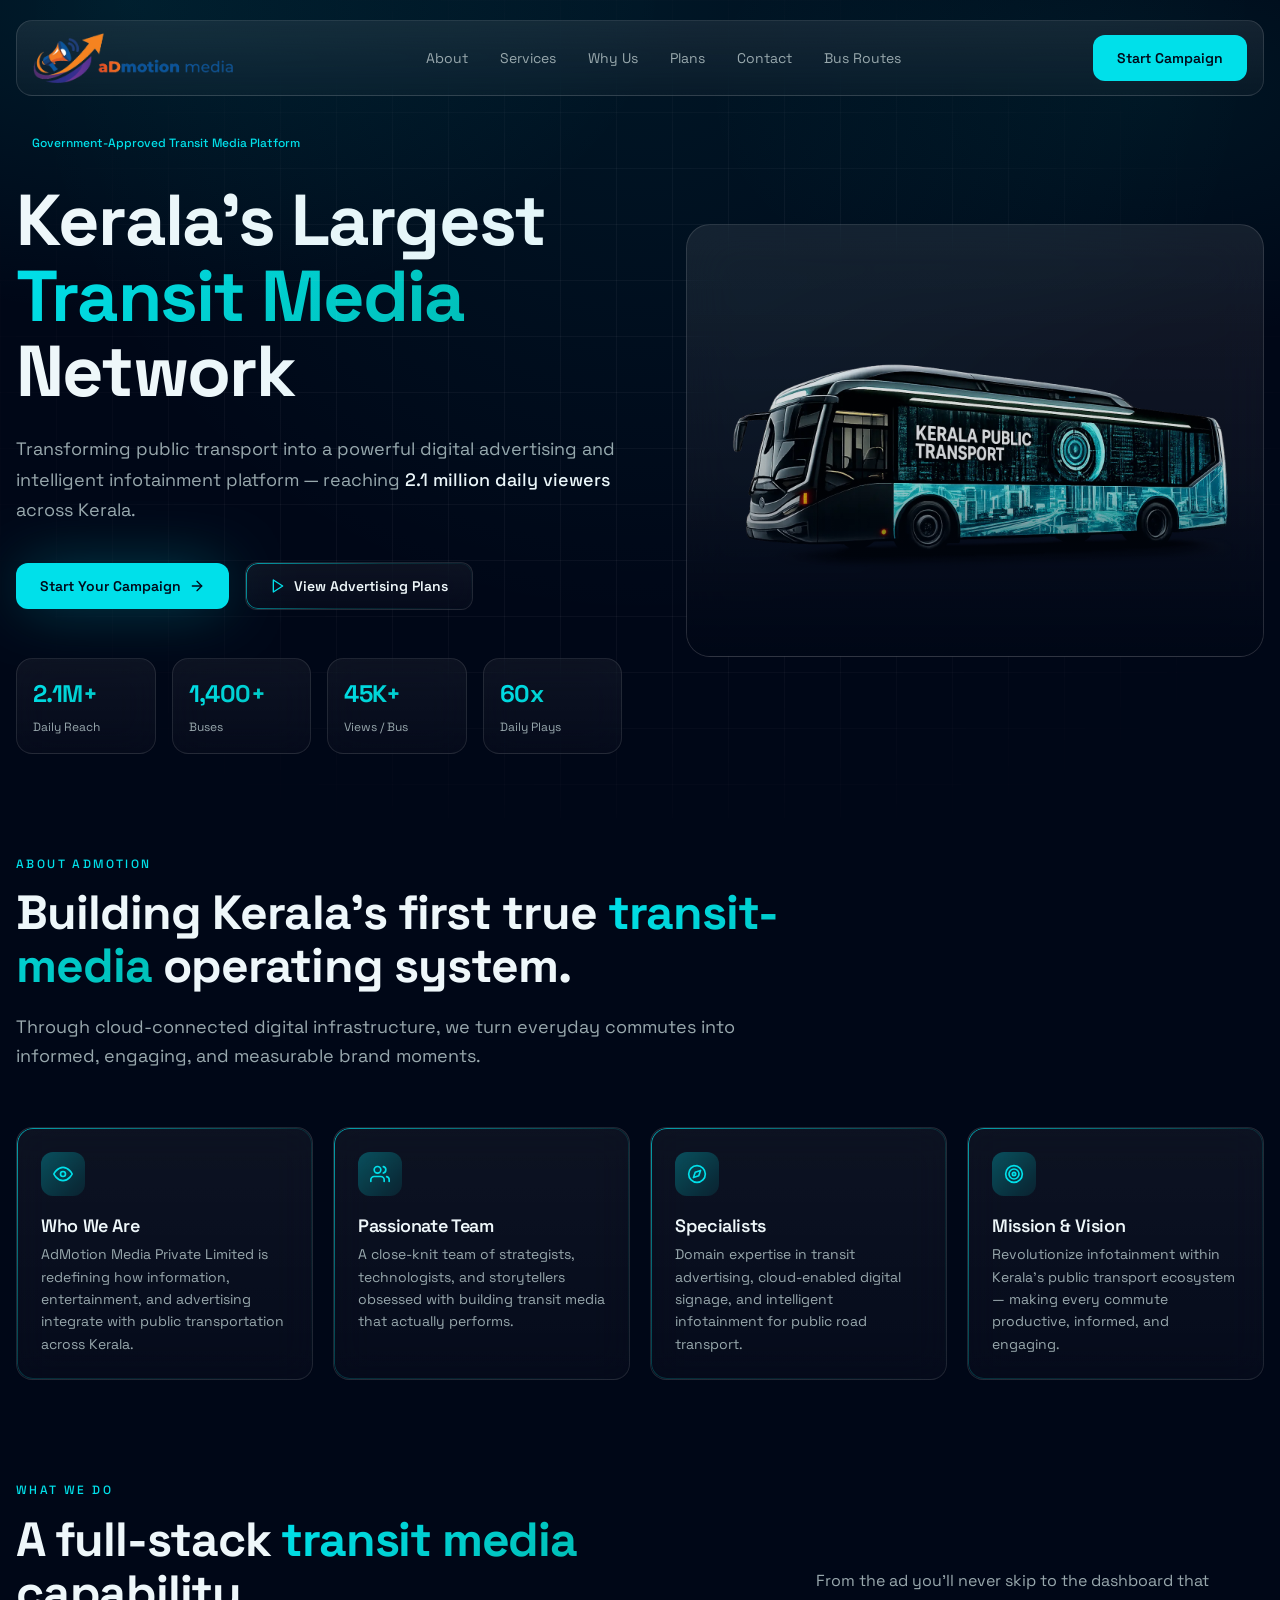
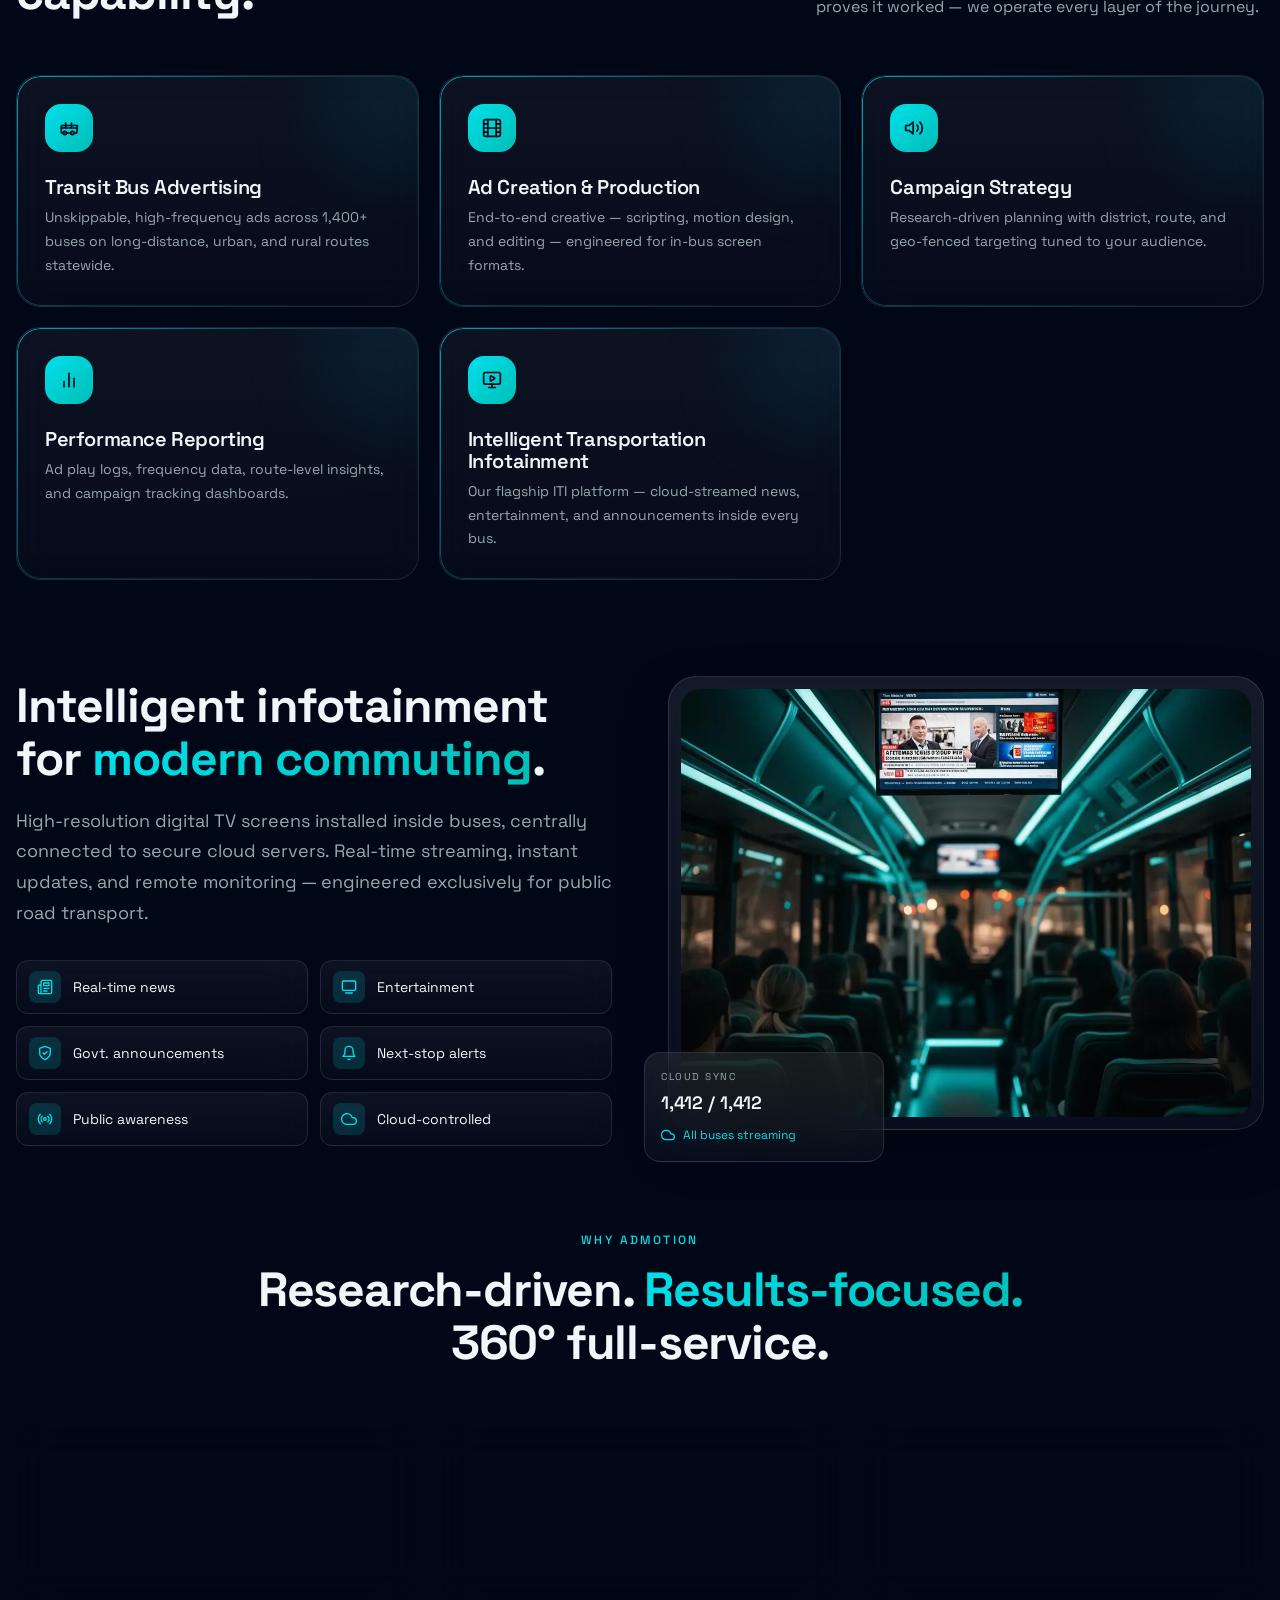
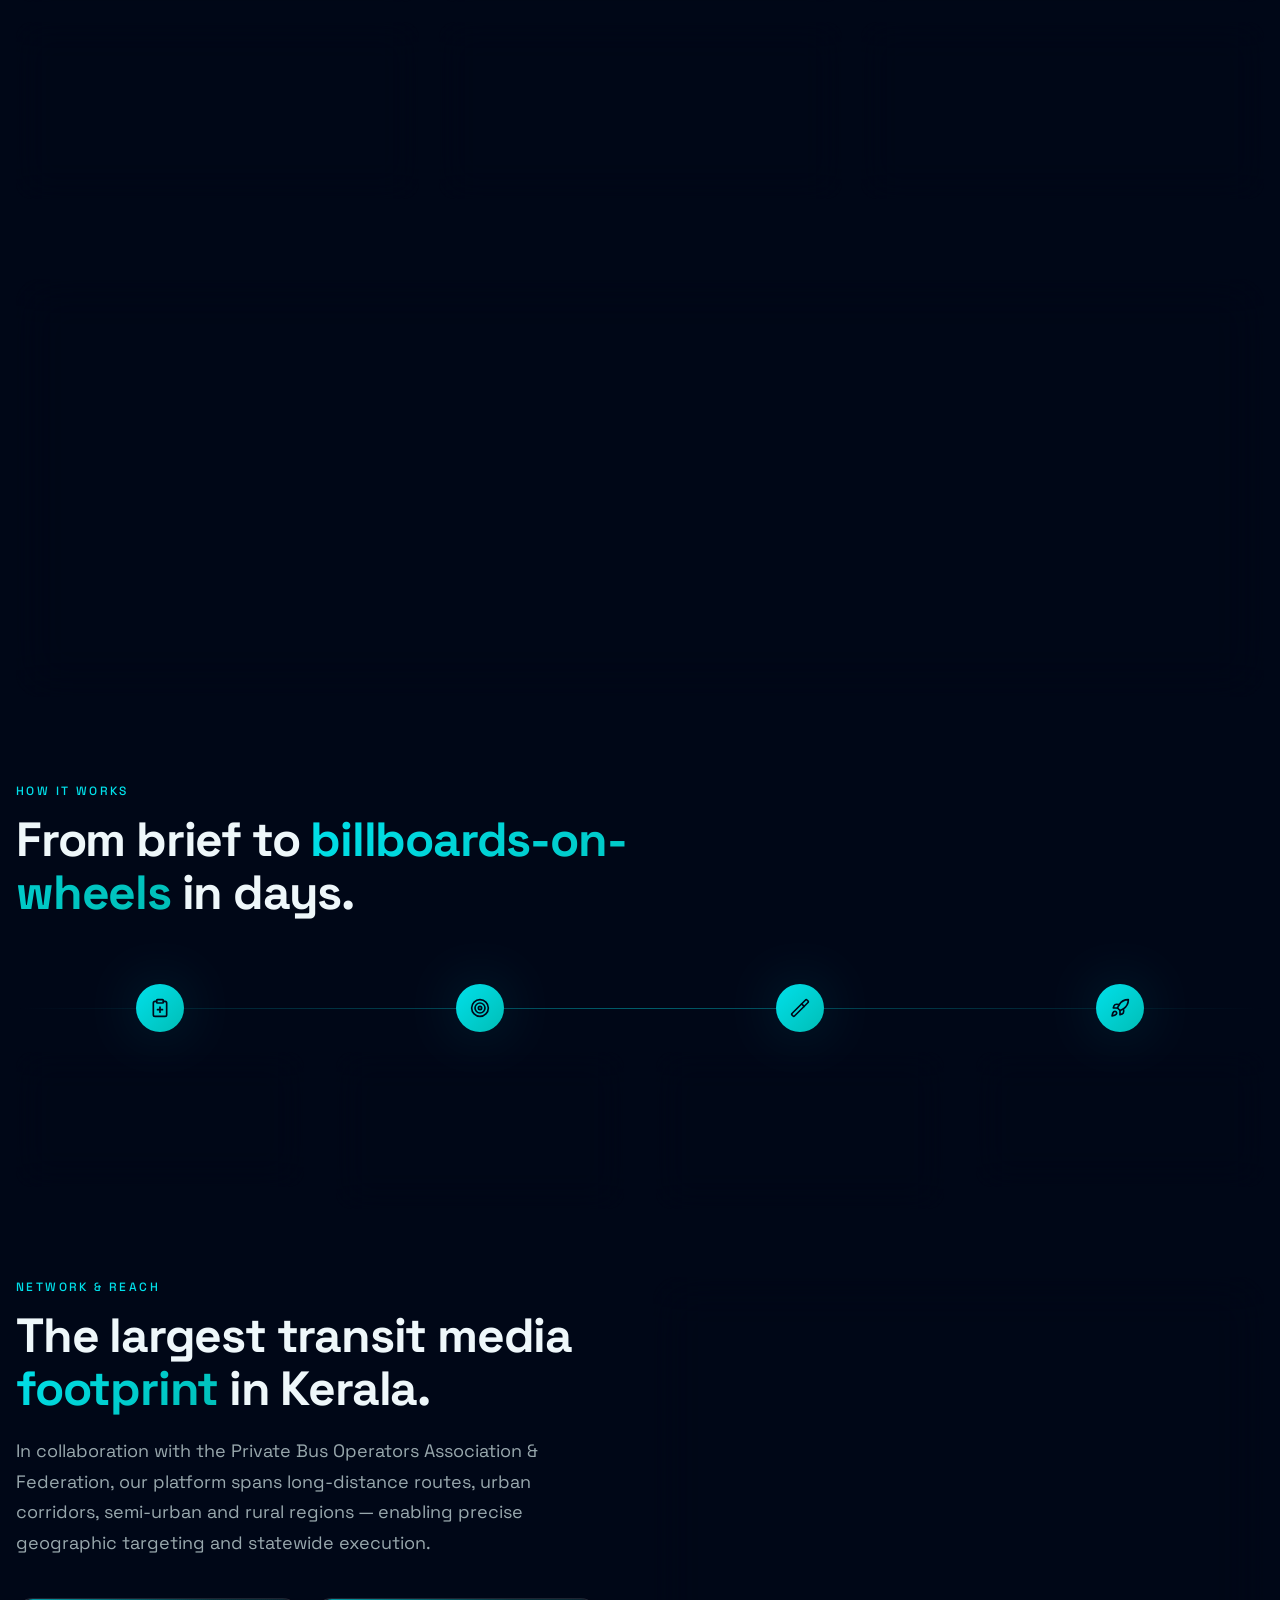
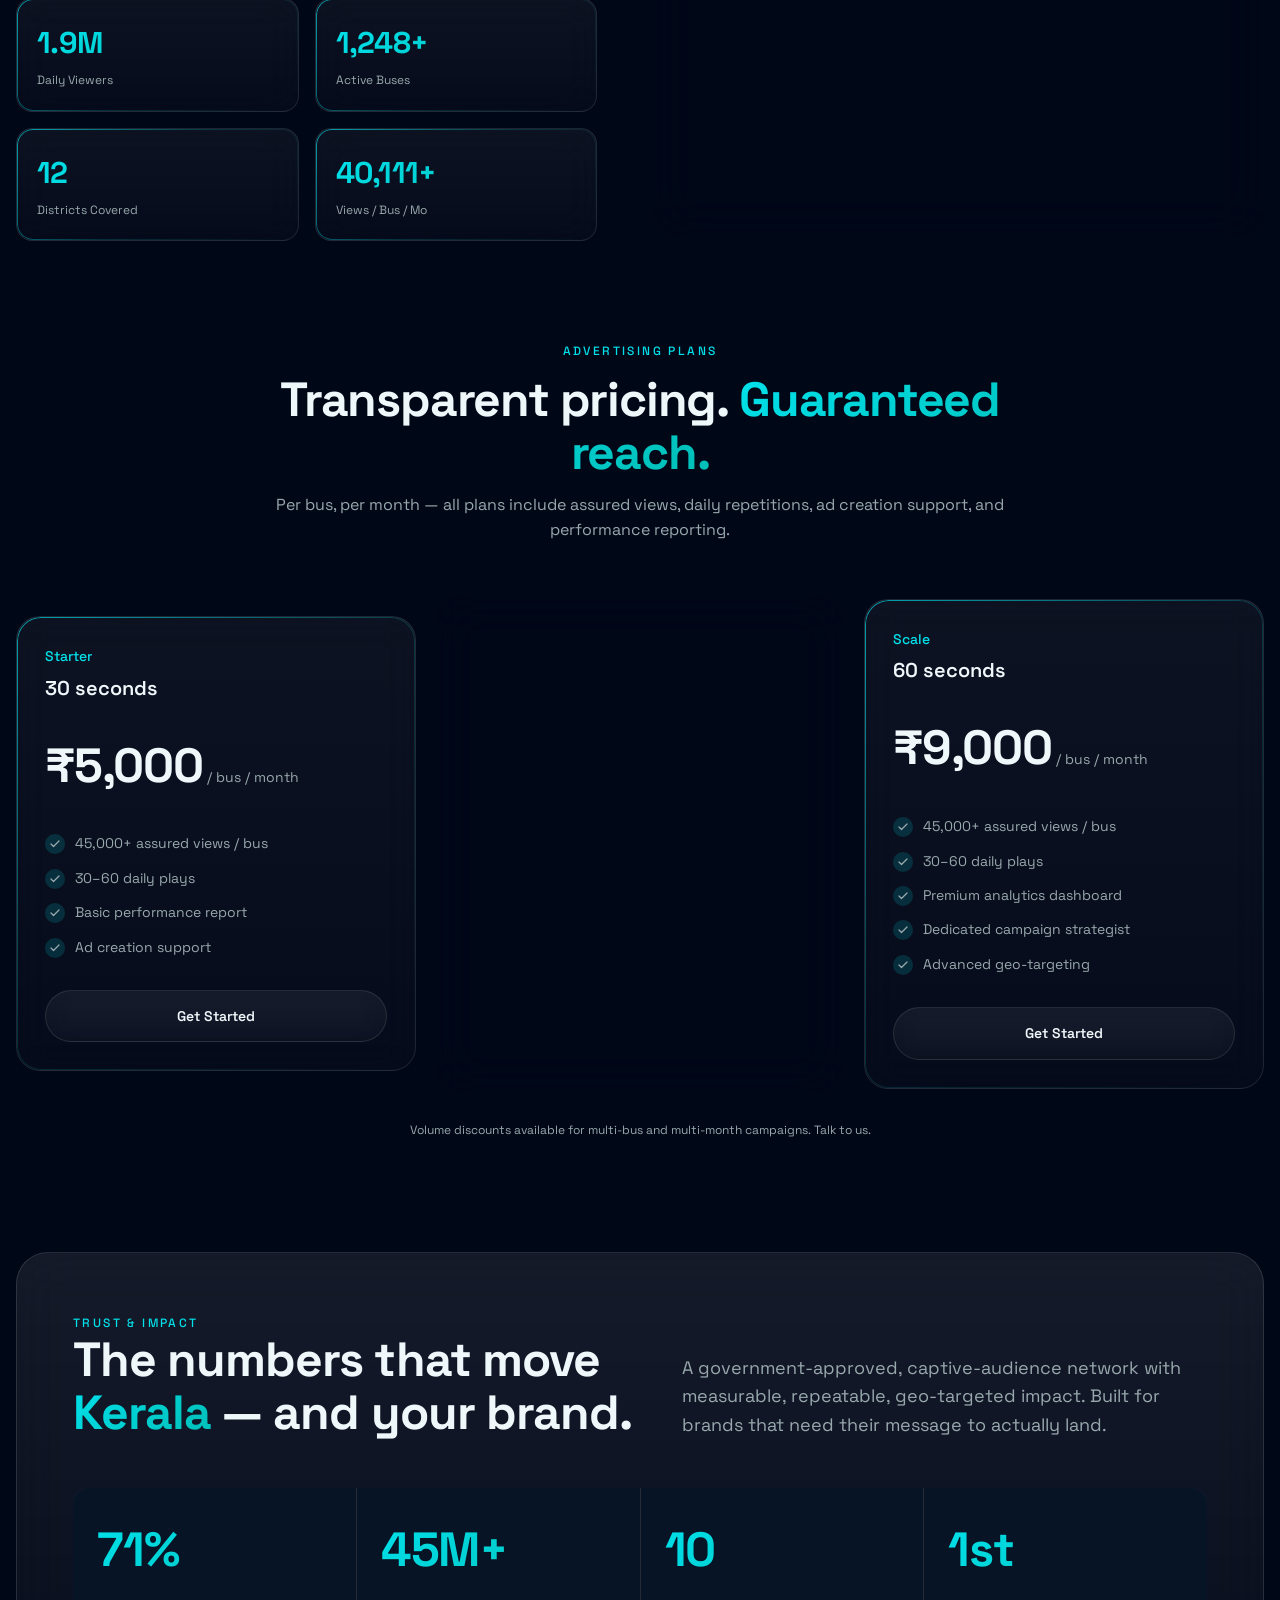
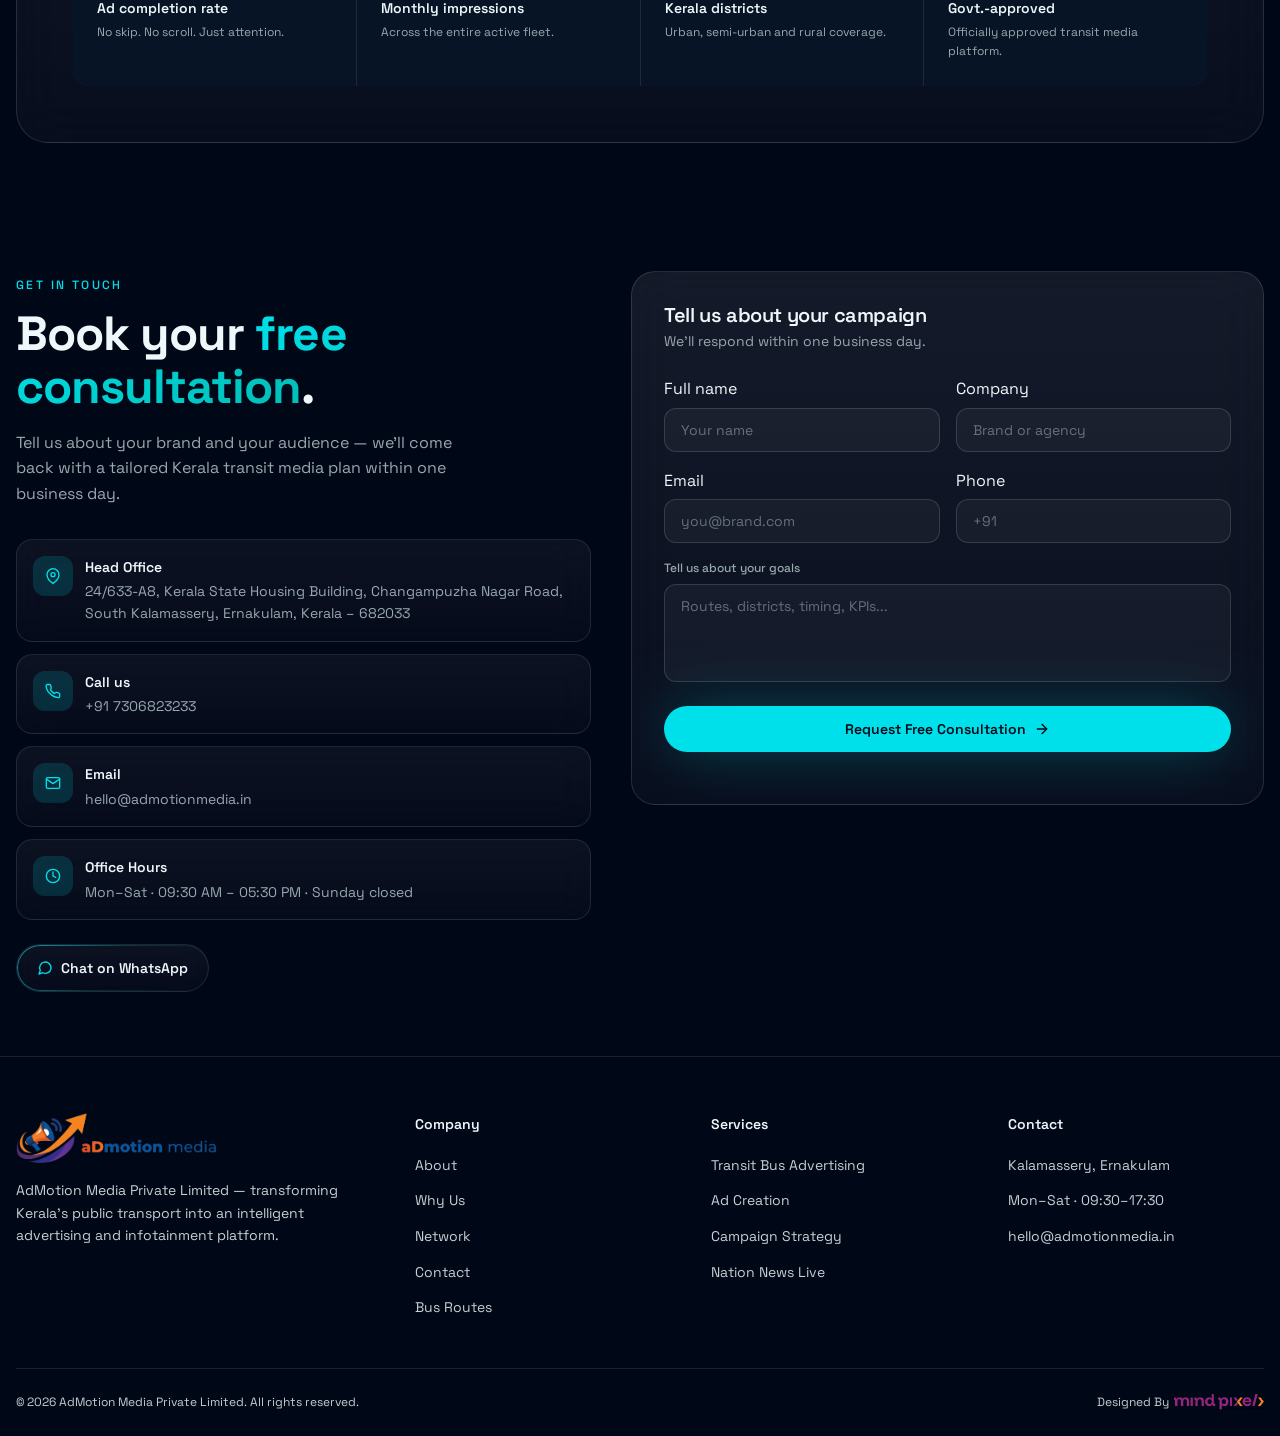
==== commit 304971c2: "refactor: update logo links to root path, comment out home navigation links, and clean up code forma" ====
--- a/index.html
+++ b/index.html
@@ -22,13 +22,13 @@
   <header class="navbar" id="navbar">
     <div class="container">
       <nav class="nav-inner glass-strong" id="nav-inner">
-        <a href="#home" class="nav-logo">
+        <a href="/" class="nav-logo">
           <span class="nav-logo-icon">
             <img src="assets/logo.png" alt="aDmotion Media">
           </span>
         </a>
         <ul class="nav-links">
-          <li><a href="#home">Home</a></li>
+          <!-- <li><a href="#home">Home</a></li> -->
           <li><a href="#about">About</a></li>
           <li><a href="#services">Services</a></li>
           <li><a href="#why">Why Us</a></li>
@@ -42,7 +42,7 @@
       </nav>
       <div class="nav-mobile glass-strong" id="nav-mobile">
         <ul>
-          <li><a href="#home" class="mobile-link">Home</a></li>
+          <!-- <li><a href="#home" class="mobile-link">Home</a></li> -->
           <li><a href="#about" class="mobile-link">About</a></li>
           <li><a href="#services" class="mobile-link">Services</a></li>
           <li><a href="#why" class="mobile-link">Why Us</a></li>
@@ -945,7 +945,7 @@
     <div class="container">
       <div class="footer-grid">
         <div class="footer-brand">
-          <a href="#home" class="nav-logo">
+          <a href="/" class="nav-logo">
             <span class="nav-logo-icon"><img src="assets/logo.png" alt="aDmotion Media"></span>
           </a>
           <p>AdMotion Media Private Limited — transforming Kerala's public transport into an intelligent advertising and
@@ -1026,12 +1026,12 @@
 
       e.preventDefault();
 
-      const form      = this;
+      const form = this;
       const submitBtn = document.getElementById('submit-btn');
       const messageBox = document.getElementById('form-message');
       const originalHTML = submitBtn.innerHTML;
 
-      submitBtn.disabled  = true;
+      submitBtn.disabled = true;
       submitBtn.innerText = 'Sending…';
 
       try {
@@ -1060,7 +1060,7 @@
         messageBox.innerHTML = '<div class="error-message">Something went wrong. Please try again.</div>';
       }
 
-      submitBtn.disabled  = false;
+      submitBtn.disabled = false;
       submitBtn.innerHTML = originalHTML; // Restore full button content including icon
     });
   </script>
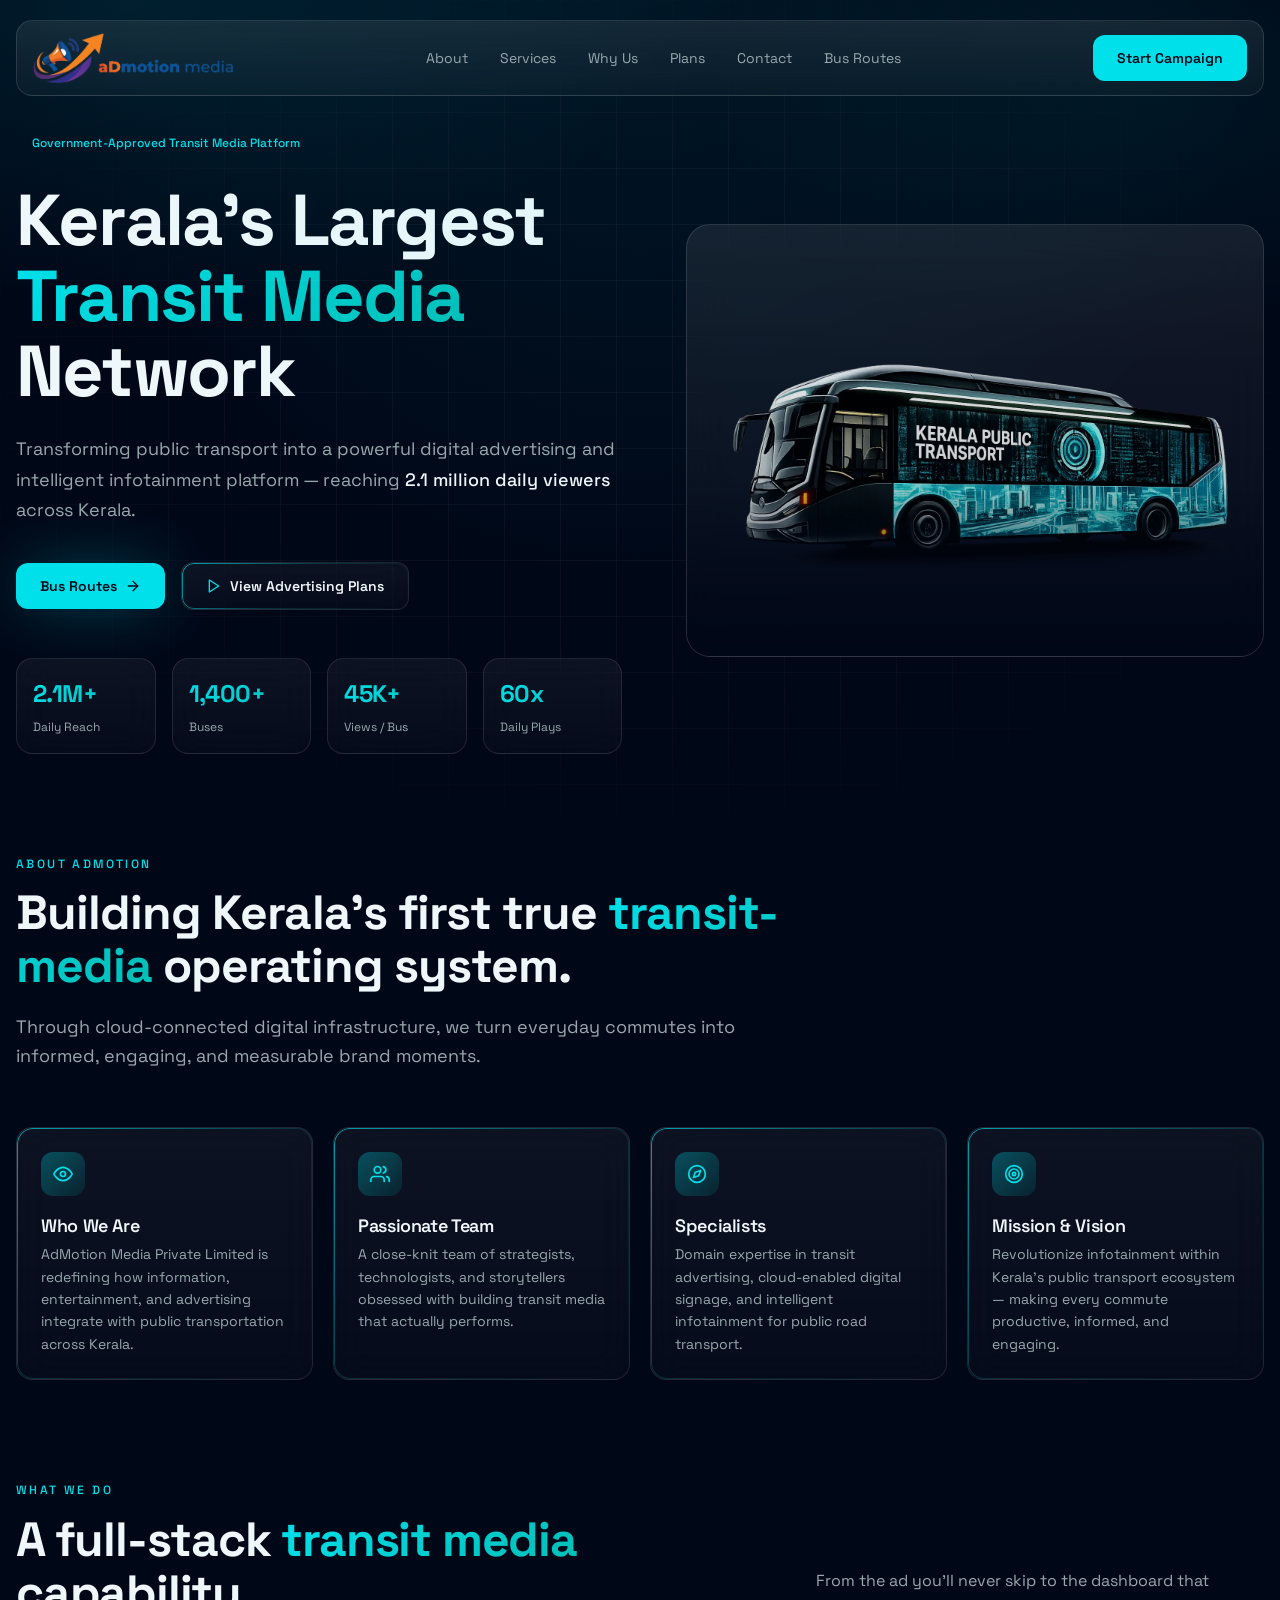
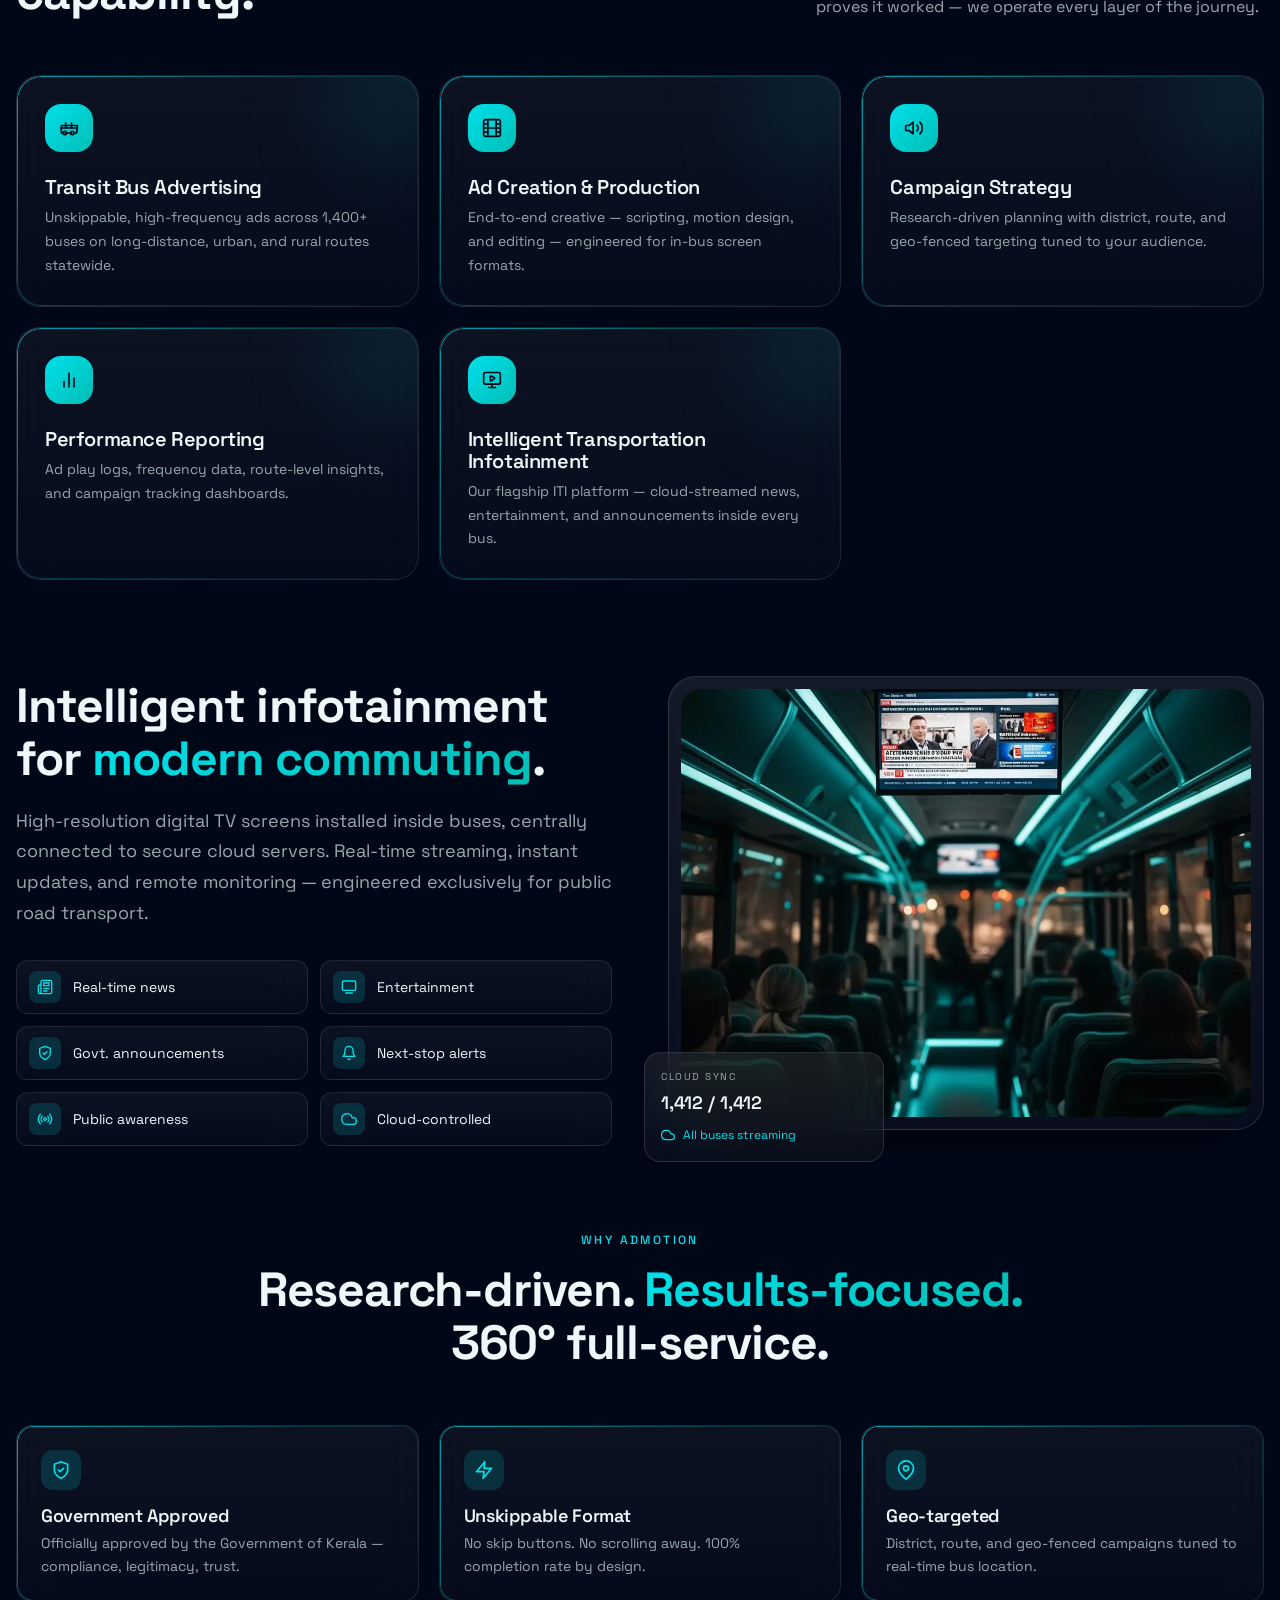
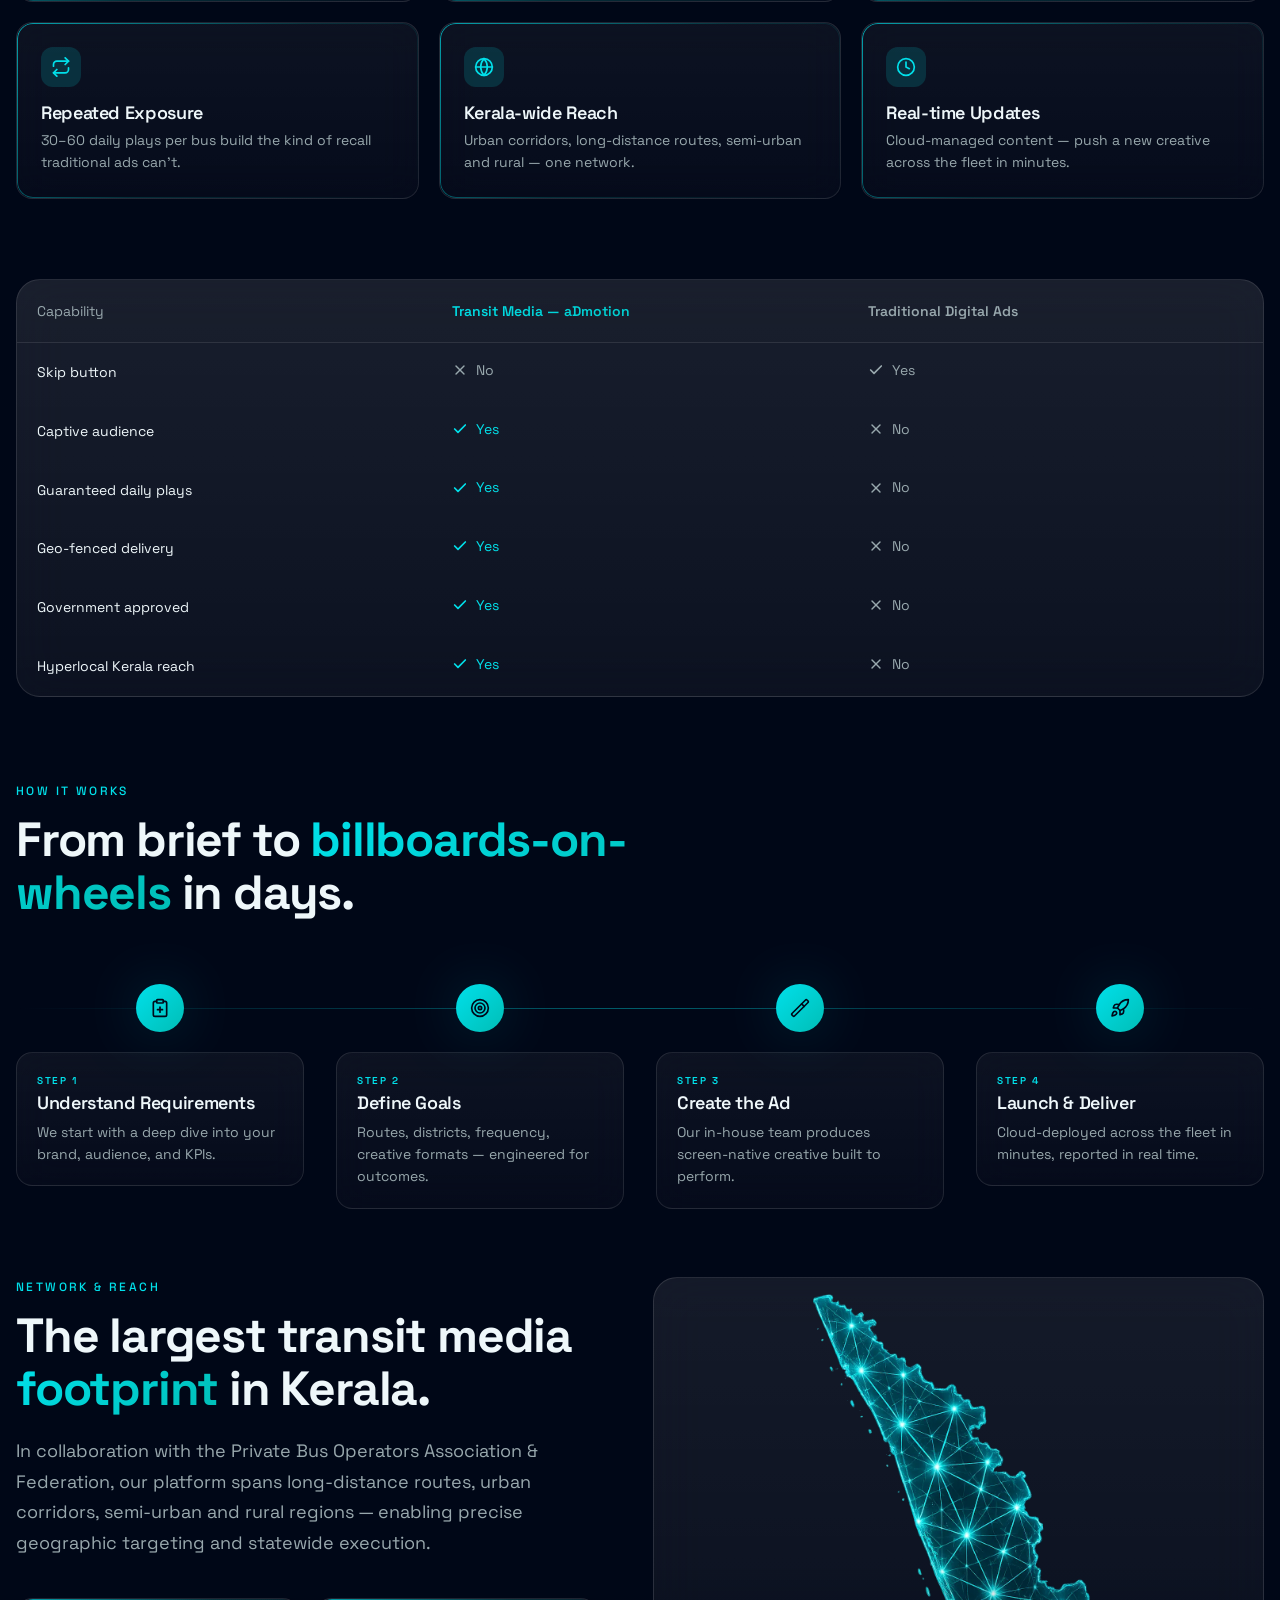
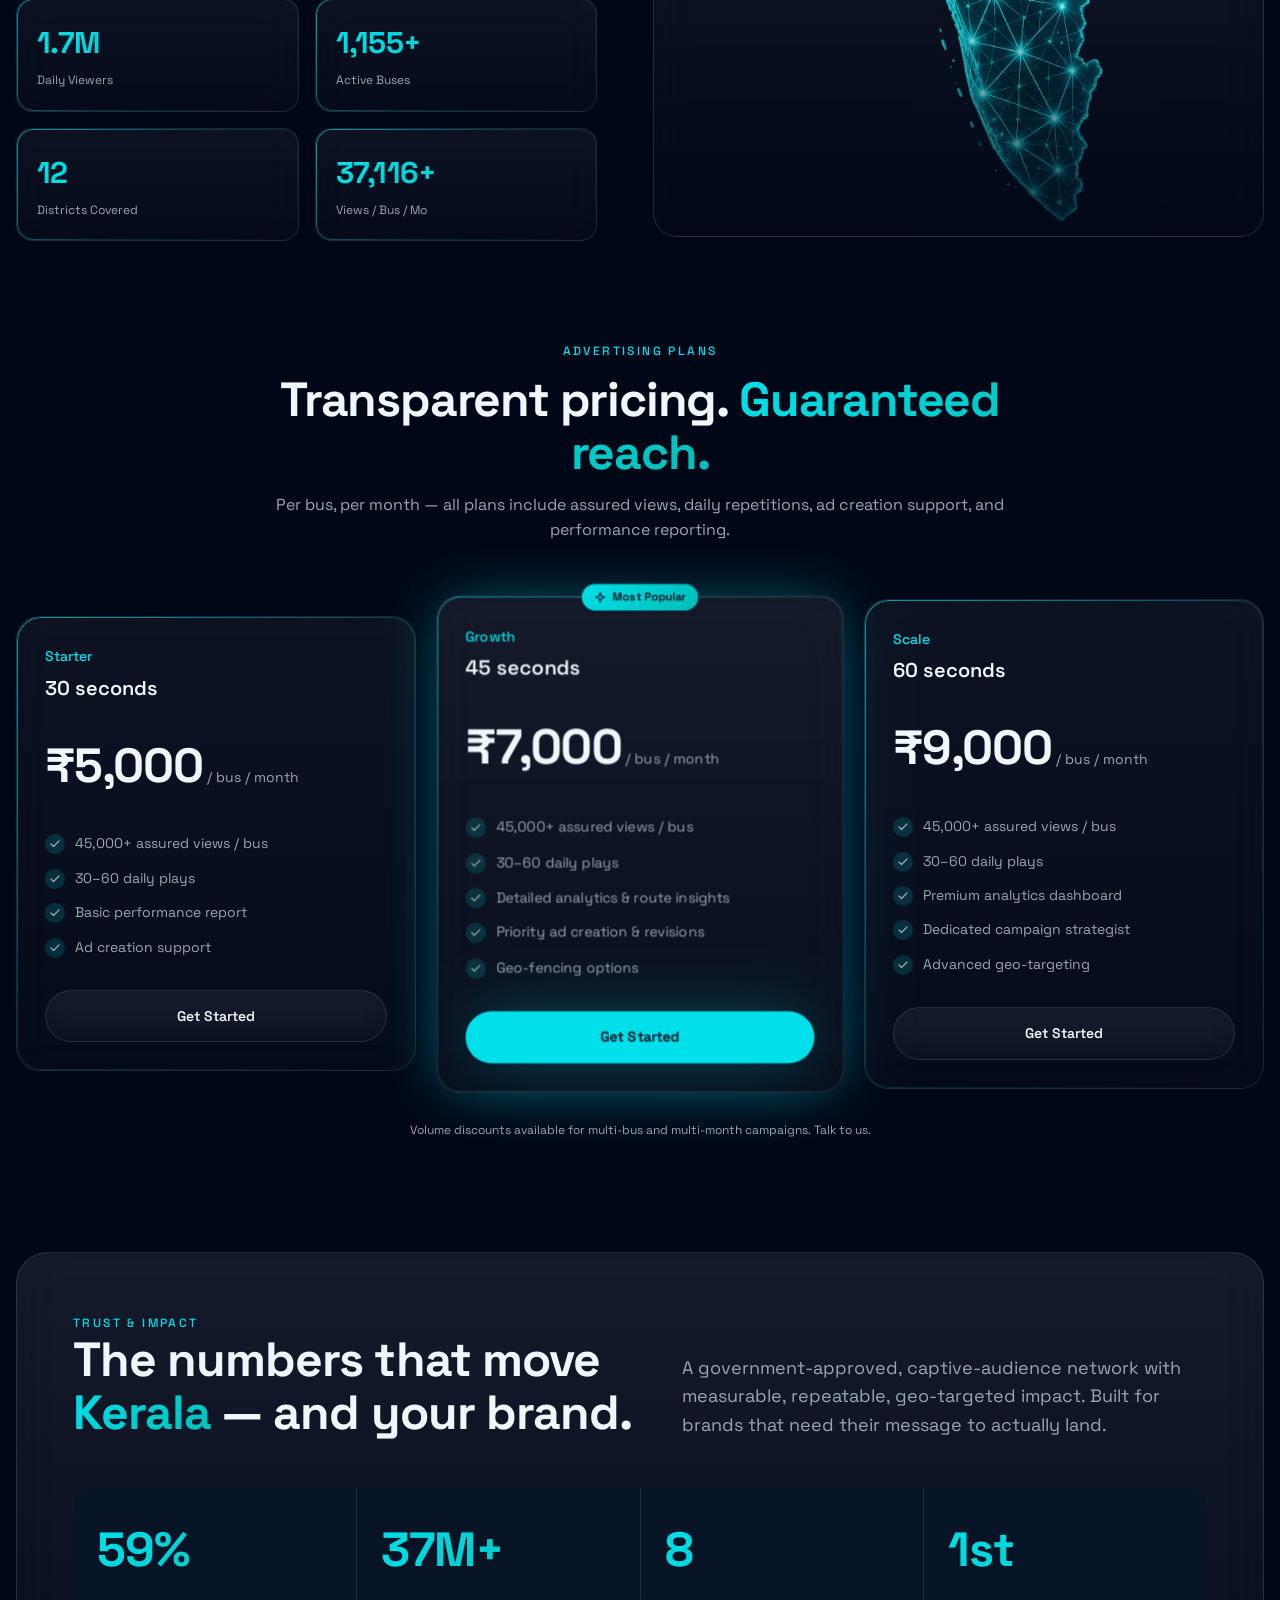
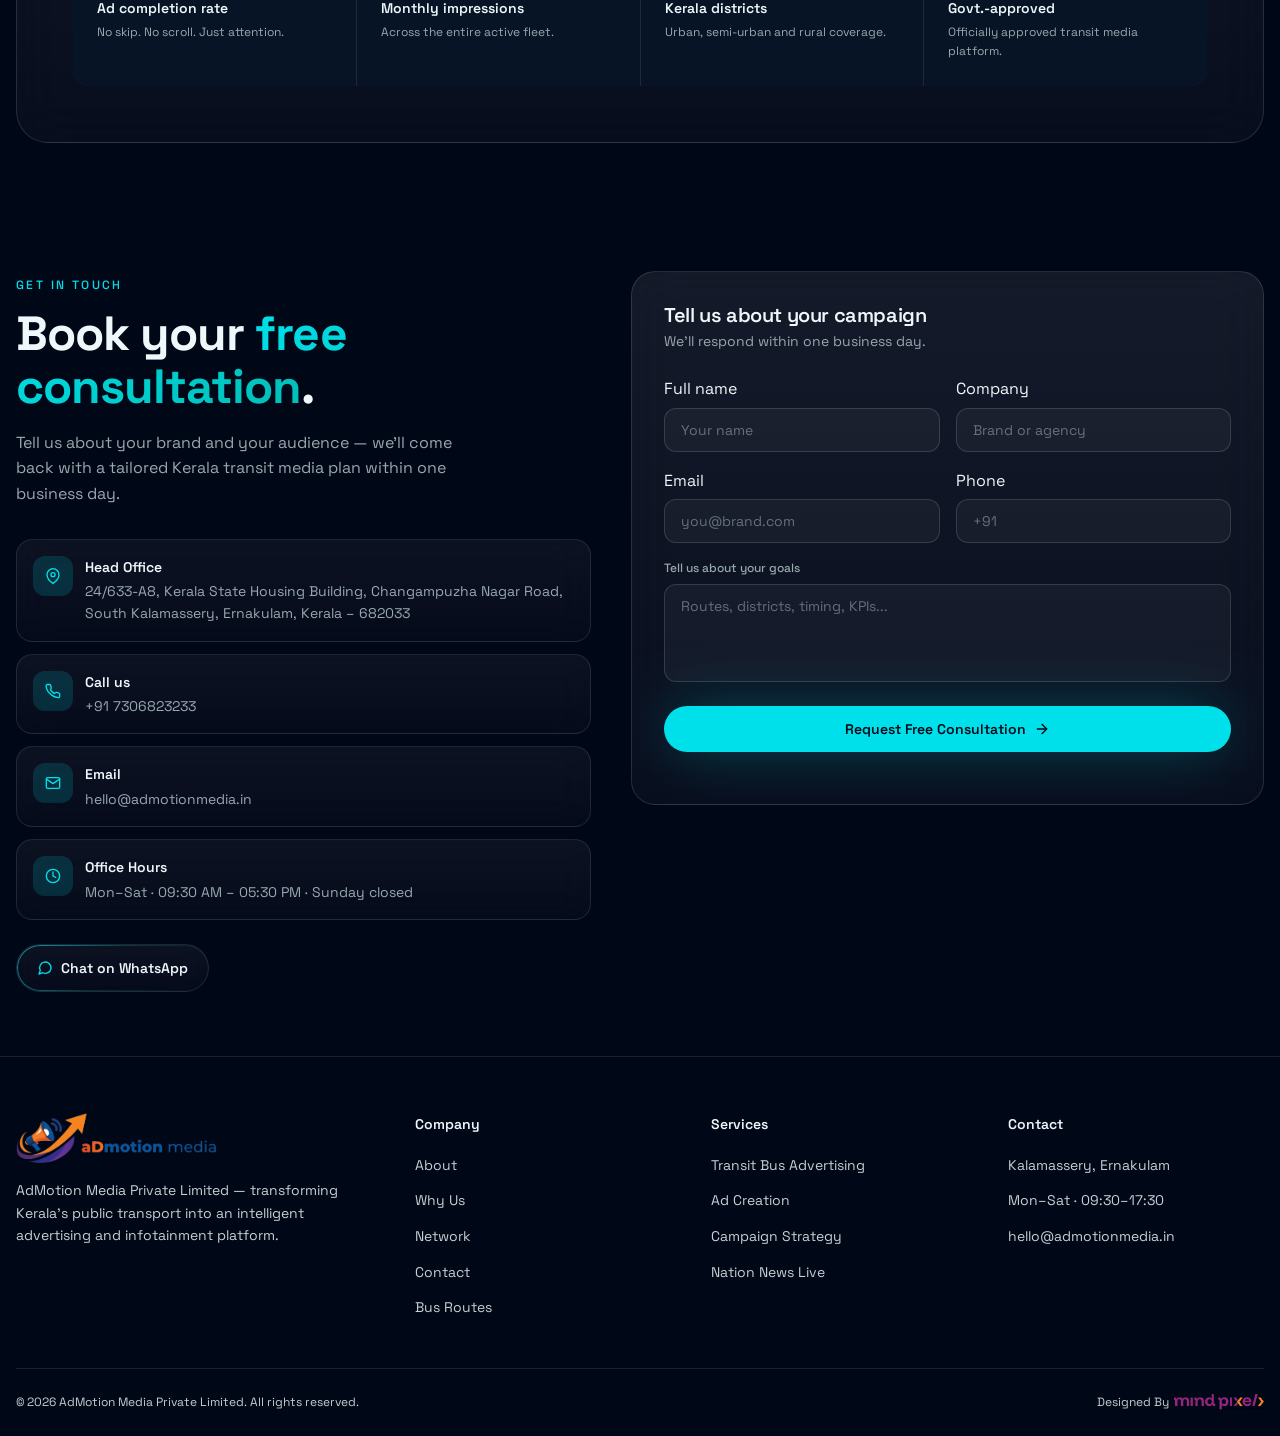
==== commit 5648f26e: "feat: update hero call-to-action link and label to bus routes" ====
--- a/index.html
+++ b/index.html
@@ -73,7 +73,7 @@
               reaching <strong>2.1 million daily viewers</strong> across Kerala.
             </p>
             <div class="hero-actions">
-              <a href="#contact" class="btn-primary shadow-glow">Start Your Campaign
+              <a href="bus-route" class="btn-primary shadow-glow">Bus Routes
                 <svg xmlns="http://www.w3.org/2000/svg" viewBox="0 0 24 24" fill="none" stroke="currentColor"
                   stroke-width="2" stroke-linecap="round" stroke-linejoin="round">
                   <line x1="5" y1="12" x2="19" y2="12" />
--- a/css/styles.css
+++ b/css/styles.css
@@ -1,6 +1,4 @@
-/* ============================================================
-   aDmotion Media — Main Stylesheet
-   ============================================================ */
+/* aDmotion Media — Main Stylesheet */
 
 /* ---------- Google Font Import ---------- */
 @import url('https://fonts.googleapis.com/css2?family=Inter:wght@400;500;600;700&family=Space+Grotesk:wght@300;400;500;600;700&display=swap');
@@ -294,9 +292,7 @@
   }
 }
 
-/* ============================================================
-   NAVBAR
-   ============================================================ */
+/* NAVBAR */
 .navbar {
   position: fixed;
   /* inset-inline: 0; */
@@ -452,7 +448,7 @@
   }
 }
 
-@media (min-width: 856px) {
+@media (min-width: 976px) {
 
   .nav-links,
   .nav-cta {
@@ -464,9 +460,7 @@
   }
 }
 
-/* ============================================================
-   HERO
-   ============================================================ */
+/* HERO */
 .home {
   position: relative;
   overflow: hidden;
@@ -746,9 +740,7 @@
   white-space: nowrap;
 }
 
-/* ============================================================
-   ABOUT
-   ============================================================ */
+/* ABOUT */
 .about {
   position: relative;
   padding-block: 2rem;
@@ -840,9 +832,7 @@
   color: var(--muted-foreground);
 }
 
-/* ============================================================
-   SERVICES
-   ============================================================ */
+/* SERVICES */
 .services {
   position: relative;
   padding-block: 2rem;
@@ -956,9 +946,7 @@
   color: var(--muted-foreground);
 }
 
-/* ============================================================
-   NATION NEWS
-   ============================================================ */
+/* NATION NEWS */
 .nation-news {
   position: relative;
   padding-block: 2rem;
@@ -1202,9 +1190,7 @@
   height: 0.875rem;
 }
 
-/* ============================================================
-   WHY US
-   ============================================================ */
+/* WHY US */
 .why {
   position: relative;
   padding-block: 2rem;
@@ -1345,9 +1331,7 @@
   height: 1rem;
 }
 
-/* ============================================================
-   HOW IT WORKS
-   ============================================================ */
+/* HOW IT WORKS */
 .how-it-works {
   position: relative;
   padding-block: 2rem;
@@ -1444,9 +1428,7 @@
   color: var(--muted-foreground);
 }
 
-/* ============================================================
-   NETWORK
-   ============================================================ */
+/* NETWORK */
 .network {
   position: relative;
   padding-block: 2rem;
@@ -1543,9 +1525,7 @@
   font-weight: 700;
 }
 
-/* ============================================================
-   PRICING
-   ============================================================ */
+/* PRICING */
 .plans {
   position: relative;
   padding-block: 2rem;
@@ -1719,9 +1699,7 @@
   color: var(--muted-foreground);
 }
 
-/* ============================================================
-   IMPACT
-   ============================================================ */
+/* IMPACT */
 .impact {
   position: relative;
   padding-block: 2rem;
@@ -1804,9 +1782,7 @@
   color: var(--muted-foreground);
 }
 
-/* ============================================================
-   CONTACT
-   ============================================================ */
+/* CONTACT */
 .contact {
   position: relative;
   padding-block: 2rem;
@@ -2021,9 +1997,7 @@
   transform: translateX(2px);
 }
 
-/* ============================================================
-   FOOTER
-   ============================================================ */
+/* FOOTER */
 footer {
   position: relative;
   border-top: 1px solid oklch(1 0 0 / 0.1);
@@ -2114,9 +2088,7 @@
   }
 }
 
-/* ============================================================
-   SECTION SHARED HELPERS
-   ============================================================ */
+/* SECTION SHARED HELPERS */
 .section-tag {
   font-size: 0.75rem;
   font-weight: 500;
@@ -2146,6 +2118,15 @@
 
   .footer-col a {
     text-align: left;
+  }
+}
+
+@media (max-width: 768px) {
+
+  .btn-primary,
+  .btn-outline {
+    width: 100%;
+    justify-content: center;
   }
 }
 
@@ -2187,12 +2168,6 @@
     align-items: stretch;
   }
 
-  .btn-primary,
-  .btn-outline {
-    width: 100%;
-    justify-content: center;
-  }
-
   .hero-stats {
     grid-template-columns: repeat(2, 1fr);
   }
@@ -2318,9 +2293,7 @@
   }
 }
 
-/* ============================================================
-   BUS ROUTE PAGE
-   ============================================================ */
+/* BUS ROUTE PAGE */
 
 /* PAGE HEADER */
 .br-page-header {
